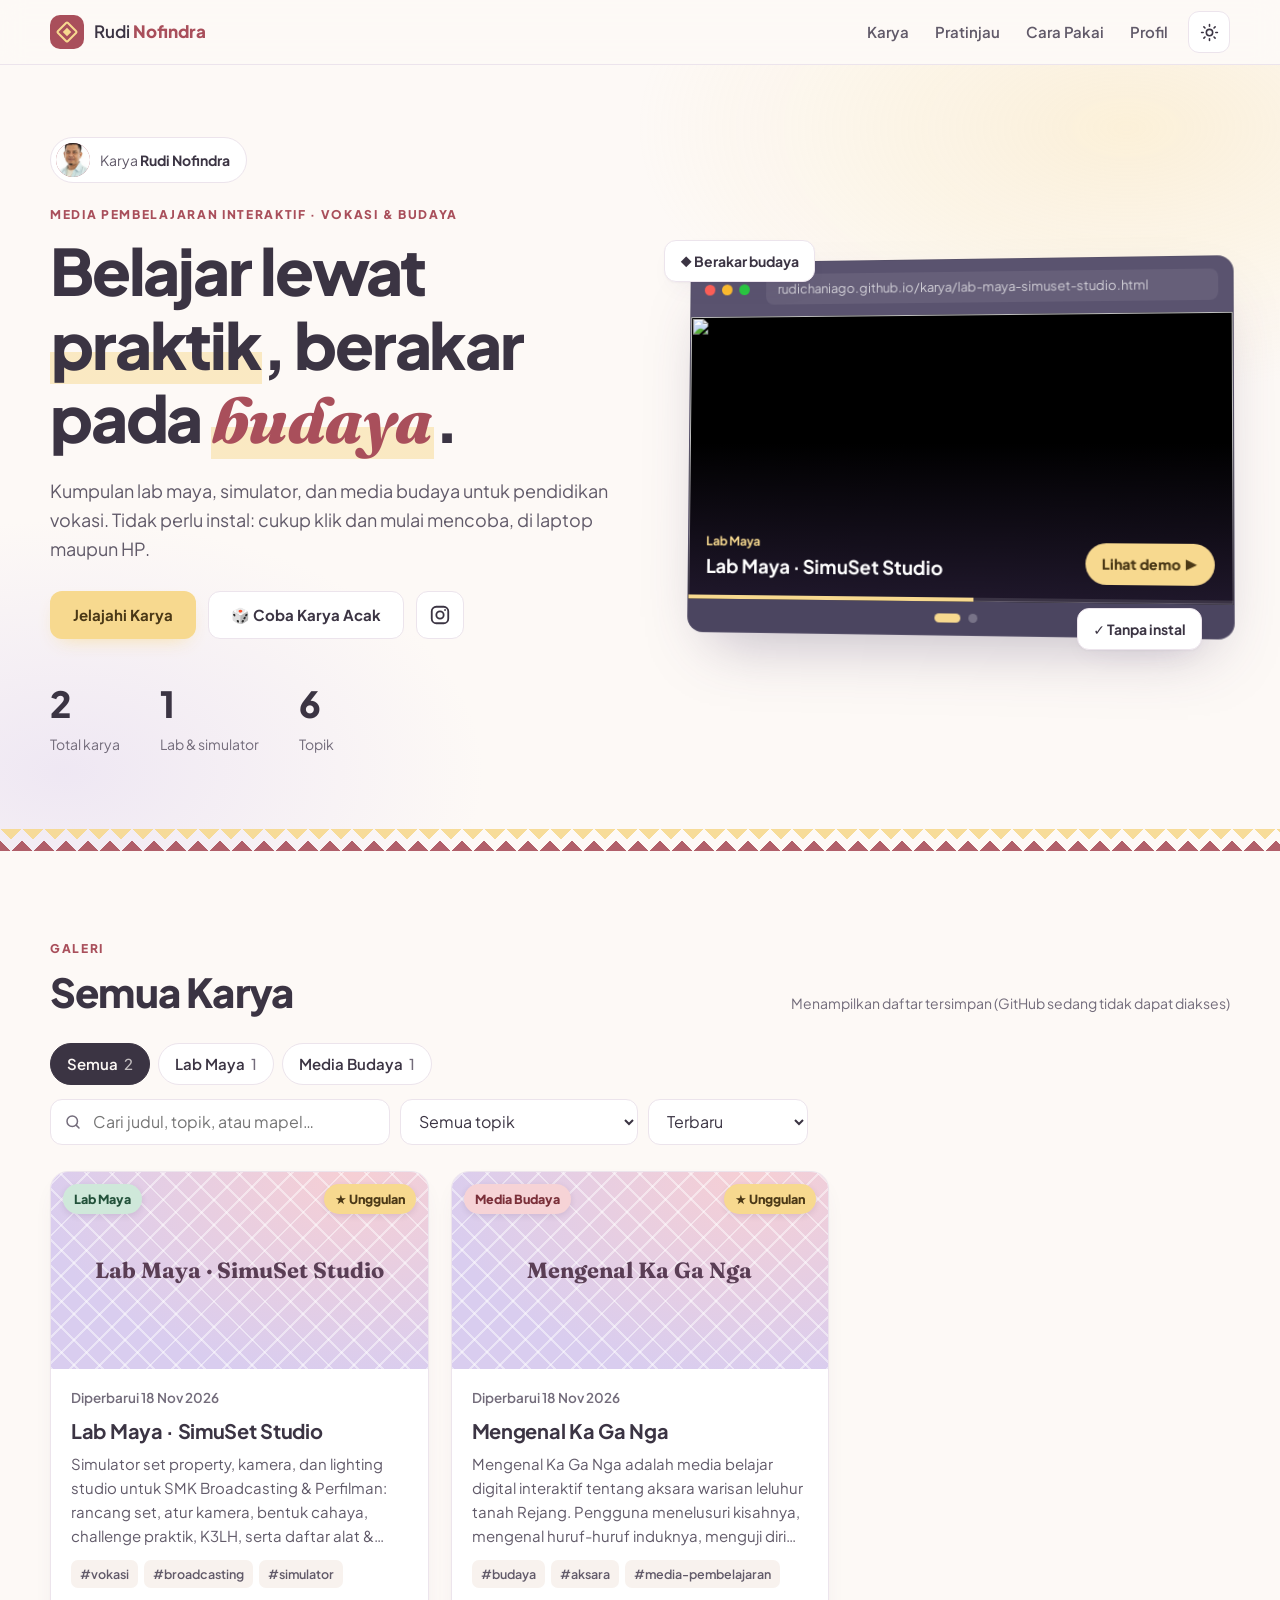
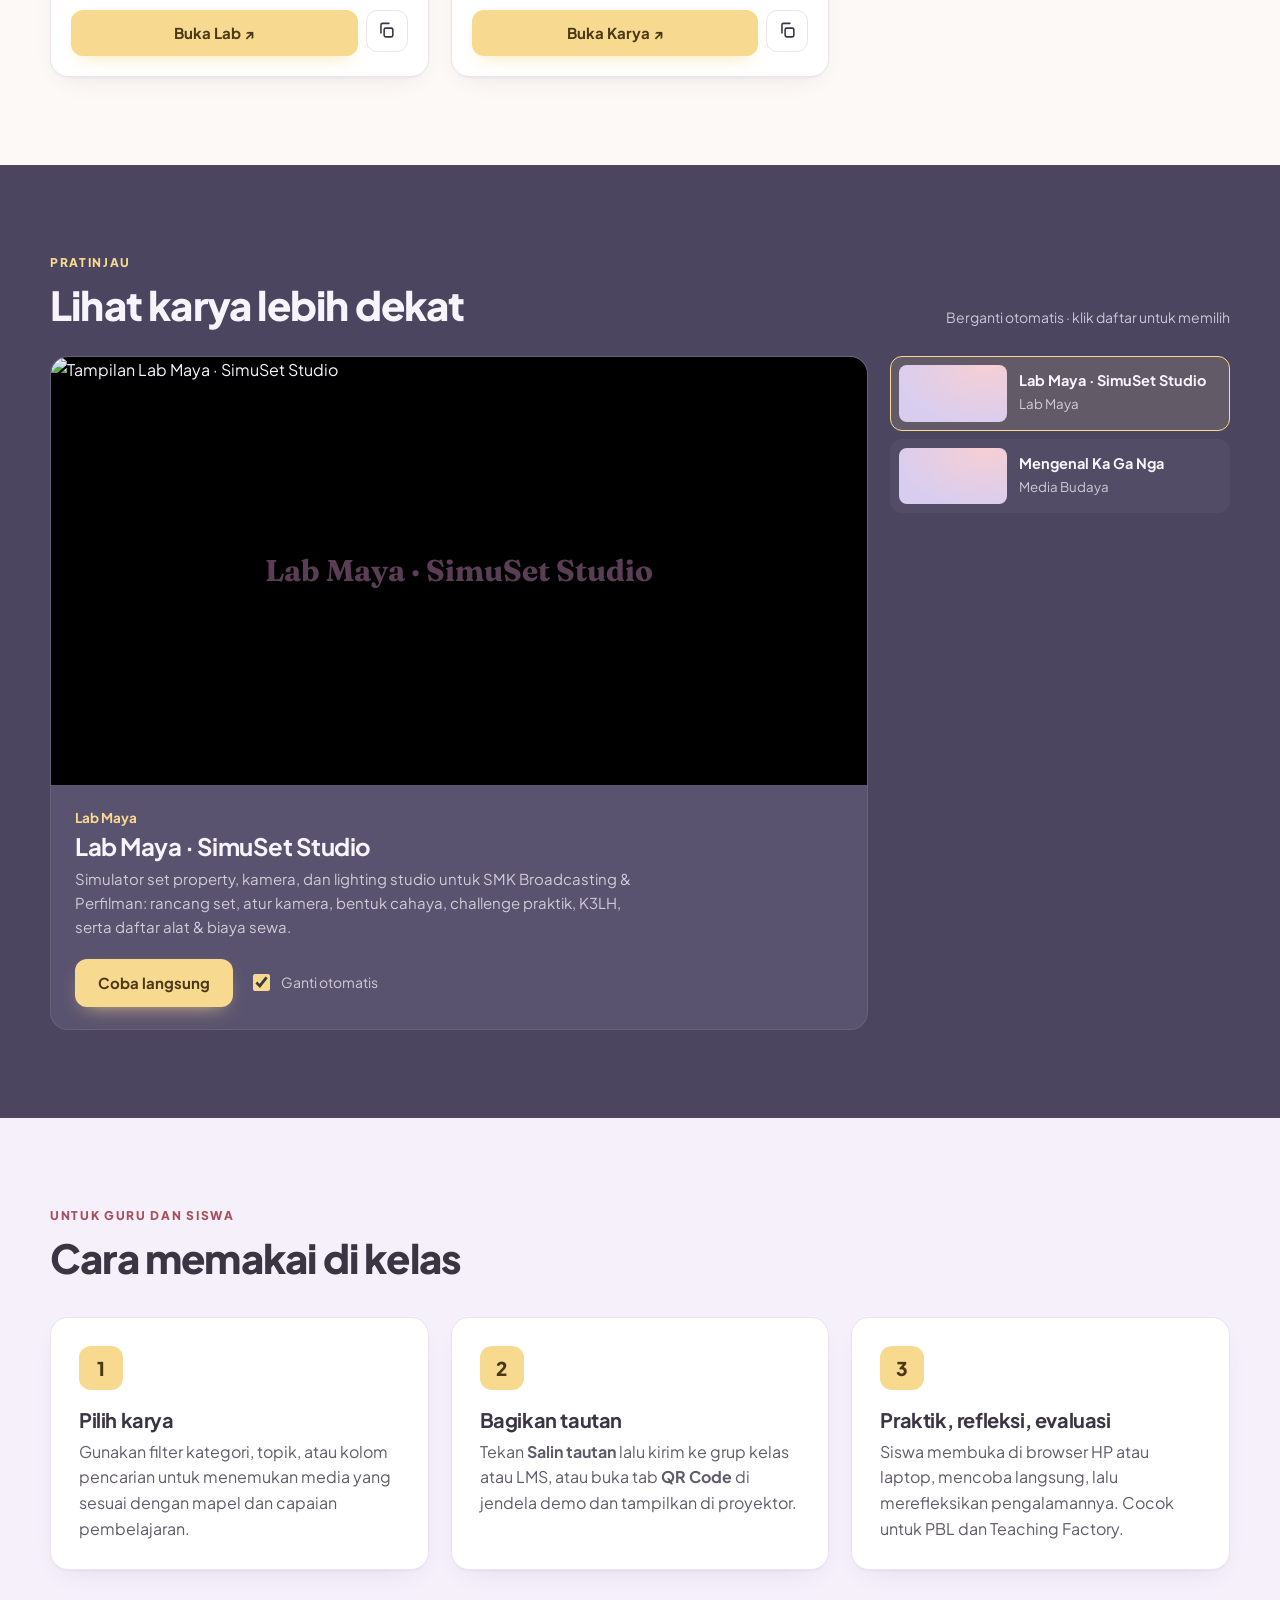
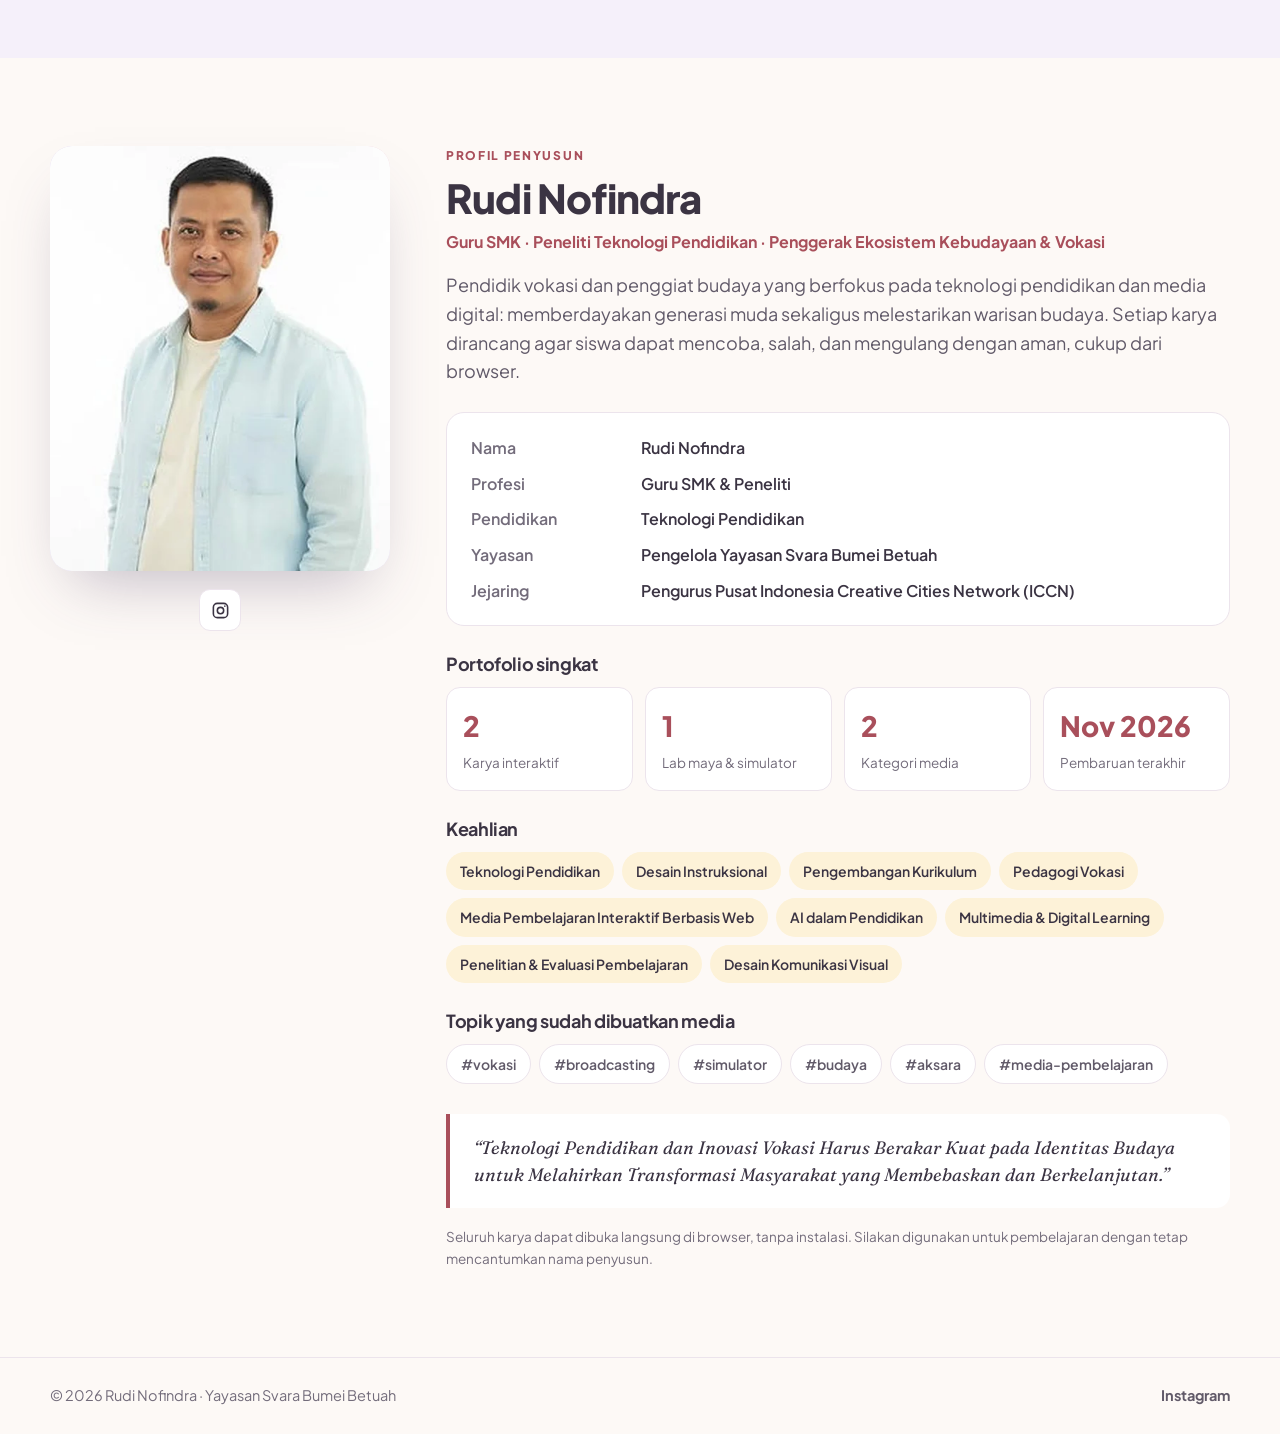
==== index.html @ ec034cac "Add Instagram link and hide source-code buttons Instagram appears under the profile photo, in the he" ====
<!doctype html>
<html lang="id">
<head>
  <meta charset="utf-8">
  <meta name="viewport" content="width=device-width, initial-scale=1">
  <title>Rudi Nofindra · Karya Media Pembelajaran Interaktif</title>
  <meta name="description" content="Etalase media pembelajaran interaktif karya Rudi Nofindra: lab maya, simulator, dan media budaya untuk pendidikan vokasi. Semua bisa dibuka langsung di browser.">
  <meta property="og:title" content="Rudi Nofindra · Karya Media Pembelajaran Interaktif">
  <meta property="og:description" content="Teknologi pendidikan dan inovasi vokasi yang berakar pada identitas budaya. Buka langsung di browser, gratis.">
  <meta property="og:type" content="website">
  <meta property="og:url" content="https://rudichaniago.github.io/">
  <meta property="og:image" content="https://rudichaniago.github.io/karya/lab-maya-simuset-studio.jpg">
  <meta name="twitter:card" content="summary_large_image">
  <meta name="theme-color" content="#fdf9f6">
  <script>
    // Terapkan tema sebelum halaman digambar agar tidak berkedip.
    (function () {
      var t = null;
      try { t = localStorage.getItem("rn-theme"); } catch (e) {}
      if (t === "light" || t === "dark") document.documentElement.dataset.theme = t;
      document.documentElement.classList.add("js");
    })();
  </script>
  <link rel="preconnect" href="https://fonts.googleapis.com">
  <link rel="preconnect" href="https://fonts.gstatic.com" crossorigin>
  <link href="https://fonts.googleapis.com/css2?family=Fraunces:opsz,wght@9..144,600;9..144,700&family=Plus+Jakarta+Sans:wght@400;500;600;700;800&display=swap" rel="stylesheet">
  <link rel="stylesheet" href="assets/style.css?v=20261120c">
  <link rel="icon" href="data:image/svg+xml,%3Csvg xmlns='http://www.w3.org/2000/svg' viewBox='0 0 32 32'%3E%3Crect width='32' height='32' rx='7' fill='%23c26b75'/%3E%3Cpath d='M16 6l10 10-10 10L6 16z' fill='none' stroke='%23fbe3a6' stroke-width='2.5'/%3E%3Cpath d='M16 12l4 4-4 4-4-4z' fill='%23fbe3a6'/%3E%3C/svg%3E">
</head>
<body>
  <a class="skip" href="#karya">Lewati ke daftar karya</a>

  <header class="nav">
    <div class="wrap nav__in">
      <a class="brand" href="#top" aria-label="Rudi Nofindra, ke atas">
        <span class="brand__logo" aria-hidden="true"></span>
        <span>Rudi <b>Nofindra</b></span>
      </a>
      <nav class="nav__links" aria-label="Navigasi utama">
        <a href="#karya">Karya</a>
        <a href="#pratinjau">Pratinjau</a>
        <a href="#cara">Cara Pakai</a>
        <a href="#profil">Profil</a>
      </nav>
      <button class="icon-btn theme" id="themeBtn" type="button" aria-label="Ganti tema terang/gelap" title="Ganti tema">
        <svg class="i-sun" viewBox="0 0 24 24"><circle cx="12" cy="12" r="4"/><path d="M12 2v2M12 20v2M4.9 4.9l1.4 1.4M17.7 17.7l1.4 1.4M2 12h2M20 12h2M4.9 19.1l1.4-1.4M17.7 6.3l1.4-1.4"/></svg>
        <svg class="i-moon" viewBox="0 0 24 24"><path d="M21 12.8A9 9 0 1 1 11.2 3a7 7 0 0 0 9.8 9.8z"/></svg>
      </button>
    </div>
  </header>

  <main id="top">
    <!-- HERO -->
    <section class="hero">
      <div class="wrap hero__in">
        <div class="hero__text reveal">
          <a class="author" href="#profil">
            <span class="author__ava" id="heroAva" aria-hidden="true">RN</span>
            <span>Karya <b id="heroNama">Rudi Nofindra</b></span>
          </a>
          <p class="eyebrow">Media Pembelajaran Interaktif · Vokasi &amp; Budaya</p>
          <h1>Belajar lewat <span class="hl">praktik</span>, berakar pada <span class="hl hl--alt">budaya</span>.</h1>
          <p class="lead">
            Kumpulan lab maya, simulator, dan media budaya untuk pendidikan vokasi.
            Tidak perlu instal: cukup klik dan mulai mencoba, di laptop maupun HP.
          </p>
          <div class="hero__cta">
            <a class="btn btn--primary" href="#karya">Jelajahi Karya</a>
            <button class="btn btn--ghost" type="button" id="btnAcak" title="Buka karya secara acak">🎲 Coba Karya Acak</button>
            <a class="btn btn--ghost btn--icon" href="https://www.instagram.com/rudi_nofindra/" target="_blank" rel="noopener" aria-label="Instagram Rudi Nofindra" title="Instagram">
              <svg viewBox="0 0 24 24"><rect x="3" y="3" width="18" height="18" rx="5"/><circle cx="12" cy="12" r="4"/><path d="M17.5 6.5v.01"/></svg>
            </a>
          </div>
          <dl class="stats" aria-label="Ringkasan karya">
            <div><dt>Total karya</dt><dd id="stTotal">–</dd></div>
            <div><dt>Lab &amp; simulator</dt><dd id="stLab">–</dd></div>
            <div><dt>Topik</dt><dd id="stTopik">–</dd></div>
          </dl>
        </div>

        <div class="hero__art reveal">
          <div class="reel" id="reel">
            <div class="reel__bar" aria-hidden="true"><i></i><i></i><i></i><span id="reelUrl">rudichaniago.github.io</span></div>
            <div class="reel__screen" id="reelScreen">
              <button class="reel__open" id="reelOpen" type="button">
                <span class="reel__label"><small id="reelKat">Karya</small><b id="reelJudul">Memuat…</b></span>
                <span class="reel__cta">Lihat demo ▶</span>
              </button>
              <div class="reel__progress" aria-hidden="true"><i id="reelProg"></i></div>
            </div>
            <div class="reel__dots" id="reelDots" aria-label="Pilih cuplikan"></div>
          </div>
          <span class="float float--a" aria-hidden="true">◆ Berakar budaya</span>
          <span class="float float--b" aria-hidden="true">✓ Tanpa instal</span>
        </div>
      </div>
      <div class="songket" aria-hidden="true"></div>
    </section>

    <!-- KARYA -->
    <section class="section" id="karya">
      <div class="wrap">
        <div class="section__head">
          <div>
            <p class="eyebrow">Galeri</p>
            <h2>Semua Karya</h2>
          </div>
          <p class="sync" id="syncInfo" role="status">Memeriksa karya terbaru di GitHub…</p>
        </div>

        <div id="series" hidden></div>

        <div class="toolbar">
          <div class="chips" id="chips" role="group" aria-label="Filter kategori"></div>
          <div class="toolbar__right">
            <label class="search">
              <svg viewBox="0 0 24 24" aria-hidden="true"><circle cx="11" cy="11" r="7"/><path d="m20 20-3.5-3.5"/></svg>
              <input id="q" type="search" placeholder="Cari judul, topik, atau mapel…" aria-label="Cari karya" autocomplete="off">
            </label>
            <select id="topik" aria-label="Filter topik">
              <option value="">Semua topik</option>
            </select>
            <select id="sort" aria-label="Urutkan">
              <option value="baru">Terbaru</option>
              <option value="az">Judul A–Z</option>
              <option value="unggulan">Unggulan dulu</option>
            </select>
          </div>
        </div>

        <div class="grid" id="grid" aria-live="polite">
          <div class="card card--skeleton"></div>
          <div class="card card--skeleton"></div>
          <div class="card card--skeleton"></div>
        </div>
        <p class="empty" id="empty" hidden>Tidak ada karya yang cocok. Coba kata kunci lain.</p>
      </div>
    </section>

    <!-- PRATINJAU -->
    <section class="section section--dark" id="pratinjau">
      <div class="wrap">
        <div class="section__head">
          <div>
            <p class="eyebrow">Pratinjau</p>
            <h2>Lihat karya lebih dekat</h2>
          </div>
          <p class="sync">Berganti otomatis · klik daftar untuk memilih</p>
        </div>
        <div class="theater reveal">
          <div class="theater__main">
            <div class="theater__screen" id="thScreen"></div>
            <div class="theater__info">
              <div>
                <p class="theater__meta" id="thMeta"></p>
                <h3 id="thJudul"></h3>
                <p id="thDesk"></p>
              </div>
              <div class="theater__act">
                <button class="btn btn--primary" type="button" id="thCoba">Coba langsung</button>
                <label class="switch"><input type="checkbox" id="thAuto" checked> Ganti otomatis</label>
              </div>
            </div>
          </div>
          <ol class="playlist" id="playlist" aria-label="Daftar karya"></ol>
        </div>
      </div>
    </section>

    <!-- CARA PAKAI -->
    <section class="section section--alt" id="cara">
      <div class="wrap">
        <p class="eyebrow">Untuk guru dan siswa</p>
        <h2>Cara memakai di kelas</h2>
        <ol class="steps reveal">
          <li>
            <span class="steps__n">1</span>
            <h3>Pilih karya</h3>
            <p>Gunakan filter kategori, topik, atau kolom pencarian untuk menemukan media yang sesuai dengan mapel dan capaian pembelajaran.</p>
          </li>
          <li>
            <span class="steps__n">2</span>
            <h3>Bagikan tautan</h3>
            <p>Tekan <b>Salin tautan</b> lalu kirim ke grup kelas atau LMS, atau buka tab <b>QR Code</b> di jendela demo dan tampilkan di proyektor.</p>
          </li>
          <li>
            <span class="steps__n">3</span>
            <h3>Praktik, refleksi, evaluasi</h3>
            <p>Siswa membuka di browser HP atau laptop, mencoba langsung, lalu merefleksikan pengalamannya. Cocok untuk PBL dan Teaching Factory.</p>
          </li>
        </ol>
      </div>
    </section>

    <!-- PROFIL -->
    <section class="section profile" id="profil">
      <div class="wrap profile__in">
        <aside class="profile__card reveal">
          <div class="profile__photo" id="pfFoto"><span>RN</span></div>
          <div class="profile__social" id="pfSosial"></div>
        </aside>

        <div class="profile__main reveal">
          <p class="eyebrow">Profil Penyusun</p>
          <h2 id="pfNama"></h2>
          <p class="profile__role" id="pfPeran"></p>
          <p class="lead" id="pfBio"></p>

          <dl class="bio" id="pfBiodata"></dl>

          <h3 class="sub">Portofolio singkat</h3>
          <div class="pstats" id="pfStats"></div>

          <h3 class="sub">Keahlian</h3>
          <ul class="pills" id="pfKeahlian"></ul>

          <h3 class="sub">Topik yang sudah dibuatkan media</h3>
          <ul class="pills pills--soft" id="pfBidang"></ul>

          <blockquote class="quote" id="pfQuote"></blockquote>

          <p class="muted small">
            Seluruh karya dapat dibuka langsung di browser, tanpa instalasi.
            Silakan digunakan untuk pembelajaran dengan tetap mencantumkan nama penyusun.
          </p>
        </div>
      </div>
    </section>
  </main>

  <footer class="foot">
    <div class="wrap foot__in">
      <p>© <span id="yr"></span> Rudi Nofindra · Yayasan Svara Bumei Betuah</p>
      <p class="foot__links" id="footLinks"></p>
    </div>
  </footer>

  <!-- JENDELA DEMO -->
  <dialog class="modal" id="modal" aria-labelledby="mJudul">
    <div class="modal__head">
      <div>
        <p class="modal__meta" id="mMeta"></p>
        <h3 id="mJudul"></h3>
      </div>
      <button class="icon-btn" type="button" data-close aria-label="Tutup (Esc)">
        <svg viewBox="0 0 24 24"><path d="M6 6l12 12M18 6 6 18"/></svg>
      </button>
    </div>
    <div class="tabs" role="tablist" aria-label="Mode tampilan">
      <button role="tab" type="button" data-tab="pratinjau" aria-selected="true">▶ Pratinjau</button>
      <button role="tab" type="button" data-tab="live" aria-selected="false">🖱 Coba langsung</button>
      <button role="tab" type="button" data-tab="qr" aria-selected="false">▦ QR Code</button>
    </div>
    <div class="modal__stage">
      <div class="pane" data-pane="pratinjau" id="mPreview"></div>
      <div class="pane live" data-pane="live" hidden>
        <iframe id="mFrame" title="Coba langsung" allow="fullscreen; autoplay; clipboard-write; microphone" loading="lazy"></iframe>
      </div>
      <div class="pane qr" data-pane="qr" hidden>
        <div id="mQr" class="qr__box"></div>
        <p>Pindai dengan kamera HP untuk langsung membuka.<br><small id="mUrl"></small></p>
      </div>
    </div>
    <div class="modal__foot">
      <p id="mDesk"></p>
      <div class="modal__act">
        <button class="icon-btn" type="button" id="mPrev" aria-label="Karya sebelumnya (←)">
          <svg viewBox="0 0 24 24"><path d="m15 18-6-6 6-6"/></svg>
        </button>
        <button class="icon-btn" type="button" id="mNext" aria-label="Karya berikutnya (→)">
          <svg viewBox="0 0 24 24"><path d="m9 18 6-6-6-6"/></svg>
        </button>
        <button class="btn btn--ghost" type="button" id="mCopy">Salin tautan</button>
        <a class="btn btn--primary" id="mOpen" target="_blank" rel="noopener">Buka di tab baru ↗</a>
      </div>
    </div>
  </dialog>

  <div class="toast" id="toast" role="status" aria-live="polite"></div>

  <script src="assets/vendor/qrcode.js" defer></script>
  <script src="assets/app.js?v=20261120c" defer></script>
</body>
</html>
---- assets/style.css ----
/* =========================================================
   Rudi Nofindra · Etalase Karya
   Palet: marun tenun + emas songket. Mode terang/gelap.
   ========================================================= */
/* Palet pastel: krem, merah muda tanah, kuning mentega, lavender, sage.
   Teks tetap gelap lembut (bukan hitam pekat) agar nyaman namun kontras. */
:root {
  --bg: #fdf9f6;
  --bg-alt: #f5f0fa;          /* lavender kabut */
  --surface: #ffffff;
  --surface-2: #f8f2ee;
  --ink: #3b3443;
  --ink-2: #615a69;
  --muted: #736c7b;
  --line: #ece4ec;
  --accent: #a94f5b;          /* merah muda tanah (pengganti marun) */
  --accent-2: #c26b75;
  --gold: #f7d98f;            /* kuning mentega (pengganti emas songket) */
  --gold-ink: #4a3816;
  --gold-soft: #fdf2d8;
  --gold-glow: rgba(247, 217, 143, .9);
  --dark: #4b4560;            /* lavender senja untuk bagian Pratinjau */
  --dark-2: #5a536f;
  --on-dark: #f8f4fb;
  --on-dark-2: rgba(248, 244, 251, .74);
  --cover: radial-gradient(ellipse at 80% 0%, #f6cfd4, #d9cdef 75%);
  --cover-pattern: rgba(255, 255, 255, .45);
  --cover-ink: #5a3e55;
  --b-lab: #cfe8da;   --b-lab-ink: #22513a;
  --b-budaya: #f6d3d6; --b-budaya-ink: #7a2f39;
  --b-game: #fbdcc4;  --b-game-ink: #7a3d12;
  --b-media: #e2d8f4; --b-media-ink: #47386e;
  --b-new: #d5e6f7;   --b-new-ink: #1f4a78;
  --b-guru: #fde5c8;  --b-guru-ink: #6b3f0c;
  --radius: 18px;
  --shadow: 0 1px 2px rgba(90, 70, 110, .05), 0 10px 28px -14px rgba(90, 70, 110, .16);
  --shadow-lg: 0 30px 60px -24px rgba(75, 60, 100, .35);
  --backdrop: rgba(60, 50, 80, .45);
  --font: "Plus Jakarta Sans", system-ui, -apple-system, "Segoe UI", Roboto, sans-serif;
  --serif: "Fraunces", Georgia, serif;
  color-scheme: light;
}
@media (prefers-color-scheme: dark) {
  :root:not([data-theme="light"]) {
    --bg: #1e1c24; --bg-alt: #24212c; --surface: #2a2733; --surface-2: #332f3d;
    --ink: #f1ecf4; --ink-2: #cbc4d1; --muted: #9b94a3; --line: #3d3848;
    --accent: #f0a7b0; --accent-2: #f5bcc3; --gold: #f3d48f; --gold-ink: #3a2c0e; --gold-soft: #3b3424;
    --gold-glow: rgba(243, 212, 143, .45);
    --dark: #2f2b3b; --dark-2: #3a3549;
    --cover: radial-gradient(ellipse at 80% 0%, #6a5270, #3a3550 75%); --cover-pattern: rgba(255, 255, 255, .08); --cover-ink: #f6dfe4;
    --shadow: 0 1px 2px rgba(0,0,0,.25), 0 10px 28px -14px rgba(0,0,0,.55);
    --backdrop: rgba(10, 8, 16, .6);
    color-scheme: dark;
  }
}
:root[data-theme="dark"] {
  --bg: #1e1c24; --bg-alt: #24212c; --surface: #2a2733; --surface-2: #332f3d;
  --ink: #f1ecf4; --ink-2: #cbc4d1; --muted: #9b94a3; --line: #3d3848;
  --accent: #f0a7b0; --accent-2: #f5bcc3; --gold: #f3d48f; --gold-ink: #3a2c0e; --gold-soft: #3b3424;
  --gold-glow: rgba(243, 212, 143, .45);
  --dark: #2f2b3b; --dark-2: #3a3549;
  --cover: radial-gradient(ellipse at 80% 0%, #6a5270, #3a3550 75%); --cover-pattern: rgba(255, 255, 255, .08); --cover-ink: #f6dfe4;
  --shadow: 0 1px 2px rgba(0,0,0,.25), 0 10px 28px -14px rgba(0,0,0,.55);
  --backdrop: rgba(10, 8, 16, .6);
  color-scheme: dark;
}

* { box-sizing: border-box; }
html { scroll-behavior: smooth; scroll-padding-top: 76px; }
body { margin: 0; background: var(--bg); color: var(--ink); font: 16px/1.6 var(--font); -webkit-font-smoothing: antialiased; overflow-x: hidden; }
img, video, iframe { max-width: 100%; }
a { color: inherit; }
h1, h2, h3 { margin: 0; line-height: 1.15; letter-spacing: -.02em; }
h2 { font-size: clamp(28px, 4vw, 40px); font-weight: 800; }
p { margin: 0; }
button, select, input { font: inherit; color: inherit; }
svg { fill: none; stroke: currentColor; stroke-width: 2; stroke-linecap: round; stroke-linejoin: round; }
:focus-visible { outline: 3px solid var(--gold); outline-offset: 2px; border-radius: 8px; }
.wrap { width: min(1180px, 100% - 32px); margin-inline: auto; }
.skip { position: absolute; left: -999px; top: 8px; z-index: 100; background: var(--accent); color: #fff; padding: 8px 12px; border-radius: 8px; }
.skip:focus { left: 8px; }
.eyebrow { font-size: 12px; font-weight: 800; letter-spacing: .14em; text-transform: uppercase; color: var(--accent); margin-bottom: 10px; }
.lead { font-size: 18px; color: var(--ink-2); }
.muted { color: var(--muted); }
.small { font-size: 13.5px; }

/* ---------- Tombol ---------- */
.btn {
  display: inline-flex; align-items: center; justify-content: center; gap: 8px; min-height: 48px; padding: 0 22px;
  border-radius: 12px; border: 1px solid transparent; font-weight: 700; font-size: 15px; text-decoration: none; cursor: pointer;
  transition: transform .15s, box-shadow .15s, background .15s, border-color .15s;
}
.btn:hover { transform: translateY(-2px); }
.btn:active { transform: translateY(0); }
.btn--primary { background: var(--gold); color: var(--gold-ink); box-shadow: 0 8px 20px -10px var(--gold-glow); }
.btn--primary:hover { box-shadow: 0 12px 26px -10px var(--gold-glow); }
.btn--ghost { background: var(--surface); border-color: var(--line); }
.btn--ghost:hover { border-color: var(--gold); }
.btn--icon { width: 48px; padding: 0; }
.btn--icon .gh { width: 22px; height: 22px; fill: currentColor; stroke: none; }
.btn--icon svg:not(.gh) { width: 22px; height: 22px; }
.btn.is-disabled { opacity: .55; cursor: not-allowed; box-shadow: none; }
.btn.is-disabled:hover { transform: none; }
.icon-btn {
  display: inline-grid; place-items: center; width: 42px; height: 42px; border-radius: 11px; flex: none;
  border: 1px solid var(--line); background: var(--surface); cursor: pointer; text-decoration: none; transition: border-color .15s, transform .15s;
}
.icon-btn:hover { border-color: var(--gold); transform: translateY(-1px); }
.icon-btn svg { width: 19px; height: 19px; }
.icon-btn .gh { fill: currentColor; stroke: none; }

/* ---------- Navigasi ---------- */
.nav { position: sticky; top: 0; z-index: 50; background: color-mix(in srgb, var(--bg) 85%, transparent); backdrop-filter: blur(12px); border-bottom: 1px solid var(--line); }
.nav__in { display: flex; align-items: center; gap: 20px; height: 64px; }
.brand { display: flex; align-items: center; gap: 10px; text-decoration: none; font-weight: 600; font-size: 17px; margin-right: auto; }
.brand b { color: var(--accent); font-weight: 800; }
.brand__logo { position: relative; width: 34px; height: 34px; border-radius: 10px; background: var(--accent); }
.brand__logo::before { content: ""; position: absolute; inset: 9px; border: 2.5px solid var(--gold); transform: rotate(45deg); border-radius: 2px; }
.brand__logo::after { content: ""; position: absolute; inset: 14px; background: var(--gold); transform: rotate(45deg); }
.nav__links { display: flex; gap: 26px; }
.nav__links a { text-decoration: none; font-weight: 600; font-size: 15px; color: var(--ink-2); }
.nav__links a:hover { color: var(--accent); }
.theme .i-moon { display: none; }
:root[data-theme="dark"] .theme .i-sun { display: none; }
:root[data-theme="dark"] .theme .i-moon { display: block; }
@media (prefers-color-scheme: dark) {
  :root:not([data-theme="light"]) .theme .i-sun { display: none; }
  :root:not([data-theme="light"]) .theme .i-moon { display: block; }
}

/* ---------- Hero ---------- */
.hero { position: relative; padding: 72px 0 96px; overflow: hidden;
  background:
    radial-gradient(700px 380px at 88% 8%, color-mix(in srgb, var(--gold) 28%, transparent), transparent 70%),
    radial-gradient(600px 360px at 5% 90%, color-mix(in srgb, #d9cdef 40%, transparent), transparent 70%); }
.hero__in { display: grid; grid-template-columns: minmax(0, 1.05fr) minmax(0, 1fr); gap: 56px; align-items: center; }
.author { display: inline-flex; align-items: center; gap: 10px; padding: 5px 16px 5px 5px; border-radius: 999px; border: 1px solid var(--line);
  background: var(--surface); text-decoration: none; font-size: 14px; color: var(--ink-2); margin-bottom: 22px; }
.author b { color: var(--ink); }
.author__ava { display: grid; place-items: center; width: 34px; height: 34px; border-radius: 50%; overflow: hidden; background: var(--accent); color: var(--gold); font-weight: 800; font-size: 13px; }
.author__ava img { width: 100%; height: 100%; object-fit: cover; object-position: 50% 12%; transform: scale(1.6); transform-origin: 50% 18%; }
.hero h1 { font-size: clamp(38px, 5.6vw, 64px); font-weight: 800; letter-spacing: -.035em; margin-bottom: 20px; }
.hl { background: linear-gradient(transparent 60%, color-mix(in srgb, var(--gold) 50%, transparent) 60%); padding: 0 .02em; -webkit-box-decoration-break: clone; box-decoration-break: clone; }
.hl--alt { color: var(--accent); font-family: var(--serif); font-style: italic; letter-spacing: -.01em; }
.hero__cta { display: flex; flex-wrap: wrap; gap: 12px; margin: 28px 0 36px; }
.stats { display: flex; gap: 40px; margin: 0; }
.stats div { display: flex; flex-direction: column-reverse; }
.stats dt { color: var(--muted); font-size: 14px; }
.stats dd { margin: 0; font-size: 36px; font-weight: 800; letter-spacing: -.02em; }

.hero__art { position: relative; }
.reel { border-radius: 16px; background: var(--dark); box-shadow: var(--shadow-lg); overflow: hidden; transform: perspective(1400px) rotateY(-6deg) rotateX(2deg); transition: transform .5s; border: 1px solid rgba(255,255,255,.06); }
.reel:hover { transform: perspective(1400px) rotateY(0) rotateX(0); }
.reel__bar { display: flex; align-items: center; gap: 7px; padding: 12px 14px; background: var(--dark-2); }
.reel__bar i { width: 11px; height: 11px; border-radius: 50%; background: #ff5f57; }
.reel__bar i:nth-child(2) { background: #febc2e; }
.reel__bar i:nth-child(3) { background: #28c840; }
.reel__bar span { flex: 1; margin-left: 10px; padding: 5px 12px; border-radius: 8px; background: rgba(255,255,255,.07); color: rgba(255,255,255,.7); font-size: 13px; white-space: nowrap; overflow: hidden; text-overflow: ellipsis; }
.reel__screen { position: relative; aspect-ratio: 1200 / 630; background: #000; overflow: hidden; }
.reel__screen .slide { position: absolute; inset: 0; width: 100%; height: 100%; object-fit: cover; opacity: 0; transition: opacity .7s; }
.reel__screen .slide.on { opacity: 1; animation: kenburns 7s ease-out both; }
@keyframes kenburns { from { transform: scale(1.06); } to { transform: scale(1); } }
.reel__open { position: absolute; inset: 0; z-index: 2; display: flex; align-items: flex-end; justify-content: space-between; gap: 12px; padding: 18px;
  border: 0; cursor: pointer; text-align: left; background: linear-gradient(transparent 45%, rgba(40, 30, 55, .78)); color: #fff; }
.reel__label { display: flex; flex-direction: column; }
.reel__label small { color: var(--gold); font-weight: 700; font-size: 12.5px; }
.reel__label b { font-size: 19px; }
.reel__cta { flex: none; padding: 9px 16px; border-radius: 999px; background: var(--gold); color: var(--gold-ink); font-weight: 800; font-size: 14px; }
.reel__progress { position: absolute; left: 0; right: 0; bottom: 0; z-index: 3; height: 4px; background: rgba(255,255,255,.12); }
.reel__progress i { display: block; height: 100%; width: 0; background: var(--gold); }
.reel__dots { display: flex; justify-content: center; gap: 8px; padding: 12px; }
.reel__dots button { width: 9px; height: 9px; padding: 0; border-radius: 99px; border: 0; background: rgba(255,255,255,.25); cursor: pointer; transition: width .3s, background .3s; }
.reel__dots button[aria-current="true"] { width: 26px; background: var(--gold); }
.float { position: absolute; z-index: 3; padding: 9px 15px; border-radius: 12px; background: var(--surface); color: var(--ink); font-weight: 700; font-size: 14px; box-shadow: var(--shadow); border: 1px solid var(--line); animation: bob 5s ease-in-out infinite; }
.float--a { top: -18px; left: -18px; }
.float--b { bottom: -16px; right: 28px; animation-delay: -2.5s; }
@keyframes bob { 50% { transform: translateY(-8px); } }
.songket { position: absolute; left: 0; right: 0; bottom: 0; height: 22px; opacity: .9;
  background:
    linear-gradient(135deg, var(--gold) 25%, transparent 25%) -11px 0 / 22px 22px,
    linear-gradient(225deg, var(--gold) 25%, transparent 25%) -11px 0 / 22px 22px,
    linear-gradient(315deg, var(--accent) 25%, transparent 25%) 0 0 / 22px 22px,
    linear-gradient(45deg, var(--accent) 25%, transparent 25%) 0 0 / 22px 22px; }

/* ---------- Bagian ---------- */
.section { padding: 88px 0; }
.section--alt { background: var(--bg-alt); }
.section--dark { background: var(--dark); color: var(--on-dark); }
.section--dark .eyebrow { color: var(--gold); }
.section__head { display: flex; align-items: flex-end; justify-content: space-between; gap: 24px; flex-wrap: wrap; margin-bottom: 28px; }
.sync { color: var(--muted); font-size: 14px; }
.section--dark .sync { color: var(--on-dark-2); }
.sync.ok::before { content: ""; display: inline-block; width: 8px; height: 8px; border-radius: 50%; background: #5fb98a; margin-right: 8px; box-shadow: 0 0 0 4px rgba(95,185,138,.2); }

/* ---------- Toolbar & filter ---------- */
.toolbar { display: flex; flex-direction: column; gap: 14px; margin-bottom: 26px; }
.toolbar__right { display: flex; flex-wrap: wrap; gap: 10px; }
.chips { display: flex; flex-wrap: wrap; gap: 8px; }
.chip { display: inline-flex; align-items: center; gap: 6px; min-height: 42px; padding: 0 16px; border-radius: 999px; border: 1px solid var(--line); background: var(--surface); font-weight: 600; font-size: 15px; cursor: pointer; transition: border-color .15s, background .15s; }
.chip span { color: var(--muted); font-weight: 500; }
.chip:hover { border-color: var(--gold); }
.chip[aria-pressed="true"] { background: var(--ink); border-color: var(--ink); color: var(--bg); }
.chip[aria-pressed="true"] span { color: inherit; opacity: .7; }
.search { position: relative; flex: 1 1 260px; max-width: 340px; }
.search svg { position: absolute; left: 14px; top: 50%; width: 18px; height: 18px; transform: translateY(-50%); color: var(--muted); }
.search input, .toolbar select { width: 100%; height: 46px; padding: 0 14px; border-radius: 12px; border: 1px solid var(--line); background: var(--surface); }
.search input { padding-left: 42px; }
.toolbar select { width: auto; min-width: 160px; flex: 0 1 auto; cursor: pointer; }

/* ---------- Kartu ---------- */
.grid { display: grid; grid-template-columns: repeat(auto-fill, minmax(310px, 1fr)); gap: 22px; }
.card { position: relative; display: flex; flex-direction: column; border-radius: var(--radius); background: var(--surface); border: 1px solid var(--line); box-shadow: var(--shadow); overflow: hidden; transition: transform .25s, box-shadow .25s, border-color .25s; }
.card:hover { transform: translateY(-4px); border-color: color-mix(in srgb, var(--gold) 60%, var(--line)); }
.card--skeleton { min-height: 420px; background: linear-gradient(100deg, var(--surface) 30%, var(--surface-2) 50%, var(--surface) 70%) 0 0 / 300% 100%; animation: shimmer 1.4s infinite linear; }
@keyframes shimmer { to { background-position: -300% 0; } }
.thumb { position: relative; display: block; width: 100%; aspect-ratio: 1200 / 630; padding: 0; border: 0; cursor: zoom-in; overflow: hidden;
  background:
    repeating-linear-gradient(45deg, var(--cover-pattern) 0 2px, transparent 2px 18px),
    repeating-linear-gradient(-45deg, var(--cover-pattern) 0 2px, transparent 2px 18px),
    var(--cover); }
.thumb__title { position: absolute; inset: 0; display: grid; place-items: center; padding: 0 28px; text-align: center; font-family: var(--serif); font-weight: 700; font-size: 22px; line-height: 1.2; color: var(--cover-ink); }
.thumb img, .thumb video { position: absolute; inset: 0; width: 100%; height: 100%; object-fit: cover; transition: transform .5s; }
.thumb video { opacity: 0; transition: opacity .3s; }
.card:hover .thumb img { transform: scale(1.05); }
.card.playing .thumb video { opacity: 1; }
.thumb__hint { position: absolute; right: 12px; bottom: 12px; z-index: 2; padding: 6px 12px; border-radius: 999px; background: rgba(60, 50, 80, .78); color: #fff; font-size: 12.5px; font-weight: 700; opacity: 0; transform: translateY(6px); transition: .2s; }
.card:hover .thumb__hint, .thumb:focus-visible .thumb__hint { opacity: 1; transform: none; }
.badge { position: absolute; top: 12px; z-index: 2; padding: 5px 11px; border-radius: 999px; font-size: 12.5px; font-weight: 800; color: var(--b-lab-ink); background: var(--b-lab); box-shadow: 0 2px 6px rgba(60, 40, 80, .12); }
.badge--kat { left: 12px; }
.badge--kat[data-k="Media Budaya"] { background: var(--b-budaya); color: var(--b-budaya-ink); }
.badge--kat[data-k="Game Edukasi"] { background: var(--b-game); color: var(--b-game-ink); }
.badge--kat[data-k="Media Pembelajaran"] { background: var(--b-media); color: var(--b-media-ink); }
.badge--kat[data-k="Alat Guru"] { background: var(--b-guru); color: var(--b-guru-ink); }
.badge--star { right: 12px; background: var(--gold); color: var(--gold-ink); }
.badge--new { right: 12px; background: var(--b-new); color: var(--b-new-ink); }
.card__body { display: flex; flex-direction: column; gap: 10px; flex: 1; padding: 18px 20px 20px; }
.card__meta { display: flex; flex-wrap: wrap; gap: 4px 12px; font-size: 13.5px; color: var(--muted); font-weight: 600; }
.card__meta .mapel { color: var(--b-lab-ink); font-weight: 800; }
.card h3 { font-size: 20px; letter-spacing: -.015em; }
.card__desc { color: var(--ink-2); font-size: 15px; display: -webkit-box; -webkit-box-orient: vertical; -webkit-line-clamp: 4; line-clamp: 4; overflow: hidden; }
.card__desc.muted { font-style: italic; color: var(--muted); }
.tags { display: flex; flex-wrap: wrap; gap: 6px; margin-top: 2px; }
.tags span { padding: 4px 9px; border-radius: 7px; background: var(--surface-2); color: var(--ink-2); font-size: 12.5px; font-weight: 600; }
.card__act { display: flex; gap: 8px; margin-top: auto; padding-top: 12px; }
.card__act .btn { flex: 1; min-height: 46px; }
.empty { text-align: center; padding: 48px 0; color: var(--muted); }

/* ---------- Seri (jalur belajar) ---------- */
.series { margin-bottom: 30px; padding: 24px; border-radius: var(--radius); border: 1px solid var(--line); box-shadow: var(--shadow);
  background:
    linear-gradient(135deg, color-mix(in srgb, var(--gold) 12%, transparent), transparent 55%),
    var(--surface); }
.series__head { display: flex; justify-content: space-between; align-items: flex-end; gap: 16px; flex-wrap: wrap; margin-bottom: 18px; }
.series__head .eyebrow { margin-bottom: 4px; }
.series__head h3 { font-size: 24px; }
.series__head p:not(.eyebrow) { color: var(--muted); font-size: 14.5px; margin-top: 4px; }
.series__steps { list-style: none; margin: 0; padding: 0; display: grid; grid-template-columns: repeat(auto-fill, minmax(190px, 1fr)); gap: 14px; }
.series__steps li { position: relative; }
.series__steps li:not(:last-child)::after { content: "→"; position: absolute; right: -13px; top: 26%; z-index: 2; color: var(--gold); font-weight: 800; font-size: 18px; }
.series__steps button { display: flex; flex-direction: column; gap: 4px; width: 100%; height: 100%; padding: 8px 8px 12px; border-radius: 14px; border: 1px solid var(--line); background: var(--bg); text-align: left; cursor: pointer; transition: border-color .15s, transform .15s; }
.series__steps button:hover { border-color: var(--gold); transform: translateY(-2px); }
.series__img { position: relative; display: block; aspect-ratio: 1200 / 630; border-radius: 9px; overflow: hidden; margin-bottom: 6px; background: var(--cover); }
.series__img img { width: 100%; height: 100%; object-fit: cover; display: block; }
.series__num { position: absolute; left: 8px; top: 8px; display: grid; place-items: center; width: 30px; height: 30px; border-radius: 50%; background: var(--gold); color: var(--gold-ink); font-weight: 800; font-size: 15px; box-shadow: 0 2px 8px rgba(0,0,0,.3); }
.series__steps b { font-size: 15px; line-height: 1.3; padding: 0 4px; }
.series__steps small { color: var(--muted); font-size: 13px; padding: 0 4px; }
.card__seri { align-self: flex-start; padding: 4px 10px; border-radius: 999px; background: var(--gold-soft); color: var(--accent); font-size: 12.5px; font-weight: 800; }

/* ---------- Pratinjau (teater) ---------- */
.theater { display: grid; grid-template-columns: minmax(0, 1fr) 340px; gap: 22px; }
.theater__main { border-radius: var(--radius); overflow: hidden; background: var(--dark-2); border: 1px solid rgba(255,255,255,.08); }
.theater__screen { position: relative; aspect-ratio: 1200 / 630; background: #000; }
.theater__screen img, .theater__screen video { position: absolute; inset: 0; width: 100%; height: 100%; object-fit: cover; }
.theater__screen .thumb__title { font-size: 30px; }
.theater__info { display: flex; justify-content: space-between; align-items: flex-end; gap: 20px; padding: 22px 24px; flex-wrap: wrap; }
.theater__info h3 { font-size: 24px; margin: 4px 0 6px; }
.theater__info p { color: var(--on-dark-2); font-size: 15px; max-width: 560px; }
.theater__meta { color: var(--gold) !important; font-weight: 700; font-size: 13.5px !important; }
.theater__act { display: flex; align-items: center; gap: 16px; }
.switch { display: inline-flex; align-items: center; gap: 8px; font-size: 14px; color: var(--on-dark-2); cursor: pointer; }
.switch input { accent-color: var(--gold); width: 17px; height: 17px; }
.playlist { list-style: none; margin: 0; padding: 0; display: flex; flex-direction: column; gap: 8px; max-height: 560px; overflow: auto; }
.playlist button { display: grid; grid-template-columns: 108px 1fr; gap: 12px; align-items: center; width: 100%; padding: 8px; border-radius: 12px; border: 1px solid transparent; background: rgba(255,255,255,.04); color: inherit; text-align: left; cursor: pointer; }
.playlist button:hover { background: rgba(255,255,255,.08); }
.playlist button[aria-current="true"] { border-color: var(--gold); background: rgba(247, 217, 143, .14); }
.playlist .pl__img { position: relative; aspect-ratio: 1200 / 630; border-radius: 8px; overflow: hidden; background: var(--cover); }
.playlist img { width: 100%; height: 100%; object-fit: cover; display: block; }
.playlist b { display: block; font-size: 14.5px; line-height: 1.3; }
.playlist small { color: var(--on-dark-2); }

/* ---------- Cara pakai ---------- */
.steps { list-style: none; margin: 36px 0 0; padding: 0; display: grid; grid-template-columns: repeat(3, 1fr); gap: 22px; }
.steps li { padding: 28px; border-radius: var(--radius); background: var(--surface); border: 1px solid var(--line); box-shadow: var(--shadow); }
.steps__n { display: grid; place-items: center; width: 44px; height: 44px; margin-bottom: 18px; border-radius: 12px; background: var(--gold); color: var(--gold-ink); font-weight: 800; font-size: 19px; }
.steps h3 { font-size: 20px; margin-bottom: 8px; }
.steps p { color: var(--ink-2); }

/* ---------- Profil ---------- */
.profile__in { display: grid; grid-template-columns: 340px minmax(0, 1fr); gap: 56px; align-items: start; }
.profile__card { position: sticky; top: 96px; }
.profile__photo { display: grid; place-items: center; aspect-ratio: 4 / 5; border-radius: 22px; overflow: hidden; box-shadow: var(--shadow-lg);
  background:
    repeating-linear-gradient(45deg, var(--cover-pattern) 0 2px, transparent 2px 20px),
    repeating-linear-gradient(-45deg, var(--cover-pattern) 0 2px, transparent 2px 20px),
    var(--cover); }
.profile__photo img { width: 100%; height: 100%; object-fit: cover; }
.profile__photo span { font-family: var(--serif); font-size: 96px; font-weight: 700; color: var(--cover-ink); }
.profile__social { display: flex; justify-content: center; gap: 10px; margin-top: 18px; }
.profile__role { color: var(--accent); font-weight: 700; margin: 8px 0 16px; }
.bio { display: grid; grid-template-columns: 150px 1fr; gap: 10px 20px; margin: 26px 0; padding: 22px 24px; border-radius: var(--radius); background: var(--surface); border: 1px solid var(--line); }
.bio dt { color: var(--muted); font-weight: 600; }
.bio dd { margin: 0; font-weight: 600; }
.sub { font-size: 18px; margin: 28px 0 12px; }
.pstats { display: grid; grid-template-columns: repeat(4, 1fr); gap: 12px; }
.pstats div { padding: 16px; border-radius: 14px; background: var(--surface); border: 1px solid var(--line); }
.pstats b { display: block; font-size: 28px; font-weight: 800; color: var(--accent); }
.pstats span { color: var(--muted); font-size: 13.5px; }
.pills { list-style: none; margin: 0; padding: 0; display: flex; flex-wrap: wrap; gap: 8px; }
.pills li { padding: 8px 14px; border-radius: 999px; background: var(--gold-soft); color: var(--ink); font-weight: 600; font-size: 14px; }
.pills--soft li { background: var(--surface); border: 1px solid var(--line); color: var(--ink-2); }
.quote { margin: 30px 0 18px; padding: 20px 24px; border-left: 4px solid var(--accent); border-radius: 0 14px 14px 0; background: var(--surface); font-family: var(--serif); font-style: italic; font-size: 18px; line-height: 1.5; }

/* ---------- Footer ---------- */
.foot { border-top: 1px solid var(--line); padding: 26px 0; color: var(--muted); font-size: 14.5px; }
.foot__in { display: flex; justify-content: space-between; gap: 16px; flex-wrap: wrap; }
.foot__links { display: flex; gap: 18px; }
.foot__links a { text-decoration: none; font-weight: 700; color: var(--ink-2); }
.foot__links a:hover { color: var(--accent); }

/* ---------- Jendela demo ---------- */
.modal { width: min(1040px, 100% - 24px); max-height: calc(100dvh - 24px); padding: 0; border: 0; border-radius: 20px; background: var(--surface); color: var(--ink); box-shadow: var(--shadow-lg); overflow: auto; }
.modal::backdrop { background: var(--backdrop); backdrop-filter: blur(4px); }
.modal__head { display: flex; justify-content: space-between; align-items: flex-start; gap: 16px; padding: 20px 22px 12px; }
.modal__meta { color: var(--accent); font-weight: 700; font-size: 13.5px; }
.modal__head h3 { font-size: 22px; }
.tabs { display: flex; gap: 8px; padding: 0 22px 14px; flex-wrap: wrap; }
.tabs button { min-height: 40px; padding: 0 16px; border-radius: 10px; border: 1px solid var(--line); background: var(--surface); font-weight: 700; font-size: 14.5px; cursor: pointer; }
.tabs button[aria-selected="true"] { background: var(--ink); border-color: var(--ink); color: var(--bg); }
.modal__stage { position: relative; margin: 0 22px; border-radius: 14px; overflow: hidden; background: #000; aspect-ratio: 16 / 9; }
.pane { position: absolute; inset: 0; }
.pane[hidden] { display: none !important; }
.pane img, .pane video { width: 100%; height: 100%; object-fit: contain; background: #000; }
.pane .thumb__title { font-size: 32px; background: var(--cover); }
.live iframe { width: 100%; height: 100%; border: 0; background: #fff; }
.qr { display: flex; align-items: center; justify-content: center; gap: 32px; padding: 24px; background: var(--surface-2); color: var(--ink); flex-wrap: wrap; text-align: center; }
.qr__box { padding: 14px; background: #fff; border-radius: 14px; line-height: 0; }
.qr__box svg { width: min(260px, 50vw); height: auto; }
.qr small { color: var(--muted); word-break: break-all; }
.modal__foot { display: flex; justify-content: space-between; align-items: center; gap: 16px; padding: 16px 22px 22px; flex-wrap: wrap; }
.modal__foot p { color: var(--ink-2); font-size: 15px; flex: 1 1 320px; }
.modal__act { display: flex; gap: 8px; flex-wrap: wrap; }

/* ---------- Toast ---------- */
.toast { position: fixed; left: 50%; bottom: 24px; z-index: 200; padding: 12px 18px; border-radius: 12px; background: var(--ink); color: var(--bg); font-weight: 700; font-size: 14.5px;
  transform: translate(-50%, 20px); opacity: 0; pointer-events: none; transition: .25s; }
.toast.show { transform: translate(-50%, 0); opacity: 1; }

/* ---------- Animasi muncul ---------- */
.js .reveal { opacity: 0; transform: translateY(18px); transition: opacity .7s, transform .7s; }
.js .reveal.in { opacity: 1; transform: none; }

/* ---------- Responsif ---------- */
@media (max-width: 980px) {
  .hero__in, .profile__in, .theater { grid-template-columns: minmax(0, 1fr); }
  .hero__art { margin-top: 8px; }
  .hero { padding-top: 40px; }
  .reel { transform: none; }
  .profile__card { position: static; max-width: 360px; }
  .steps { grid-template-columns: 1fr; }
  .playlist { flex-direction: row; overflow-x: auto; max-height: none; padding-bottom: 6px; }
  .playlist li { flex: 0 0 260px; }
  .series__steps li:not(:last-child)::after { display: none; }
  .series { padding: 18px; }
  .series__steps { grid-template-columns: none; grid-auto-flow: column; grid-auto-columns: 72%; overflow-x: auto; scroll-snap-type: x mandatory; padding-bottom: 6px; }
  .series__steps li { scroll-snap-align: start; }
}
@media (max-width: 640px) {
  .nav__links { display: none; }
  .stats { gap: 24px; }
  .stats dd { font-size: 28px; }
  .lead { font-size: 16.5px; }
  .section { padding: 64px 0; }
  .search { max-width: none; flex-basis: 100%; }
  .toolbar select { flex: 1 1 140px; }
  .grid { grid-template-columns: 1fr; }
  .float--a { left: 8px; top: -14px; }
  .float--b { right: 12px; }
  .reel__label b { font-size: 16px; }
  .reel__cta { padding: 7px 12px; font-size: 13px; }
  .bio { grid-template-columns: 1fr; gap: 2px; }
  .bio dd { margin-bottom: 10px; }
  .pstats { grid-template-columns: repeat(2, 1fr); }
  .modal { width: 100%; max-height: 100dvh; border-radius: 0; }
  .modal__stage { margin: 0 12px; }
  .modal__stage[data-tab="live"] { aspect-ratio: 3 / 4; }
  .modal__stage[data-tab="qr"] { aspect-ratio: auto; min-height: 340px; }
  .modal__head h3 { font-size: 19px; }
  .tabs button { flex: 1; padding: 0 10px; font-size: 13.5px; }
  .modal__stage .pane img, .modal__stage .pane video { object-fit: contain; }
  .modal__head, .tabs, .modal__foot { padding-left: 12px; padding-right: 12px; }
  .modal__act .btn { flex: 1; }
}
@media (prefers-reduced-motion: reduce) {
  *, *::before, *::after { animation: none !important; transition: none !important; scroll-behavior: auto !important; }
  .js .reveal { opacity: 1; transform: none; }
}
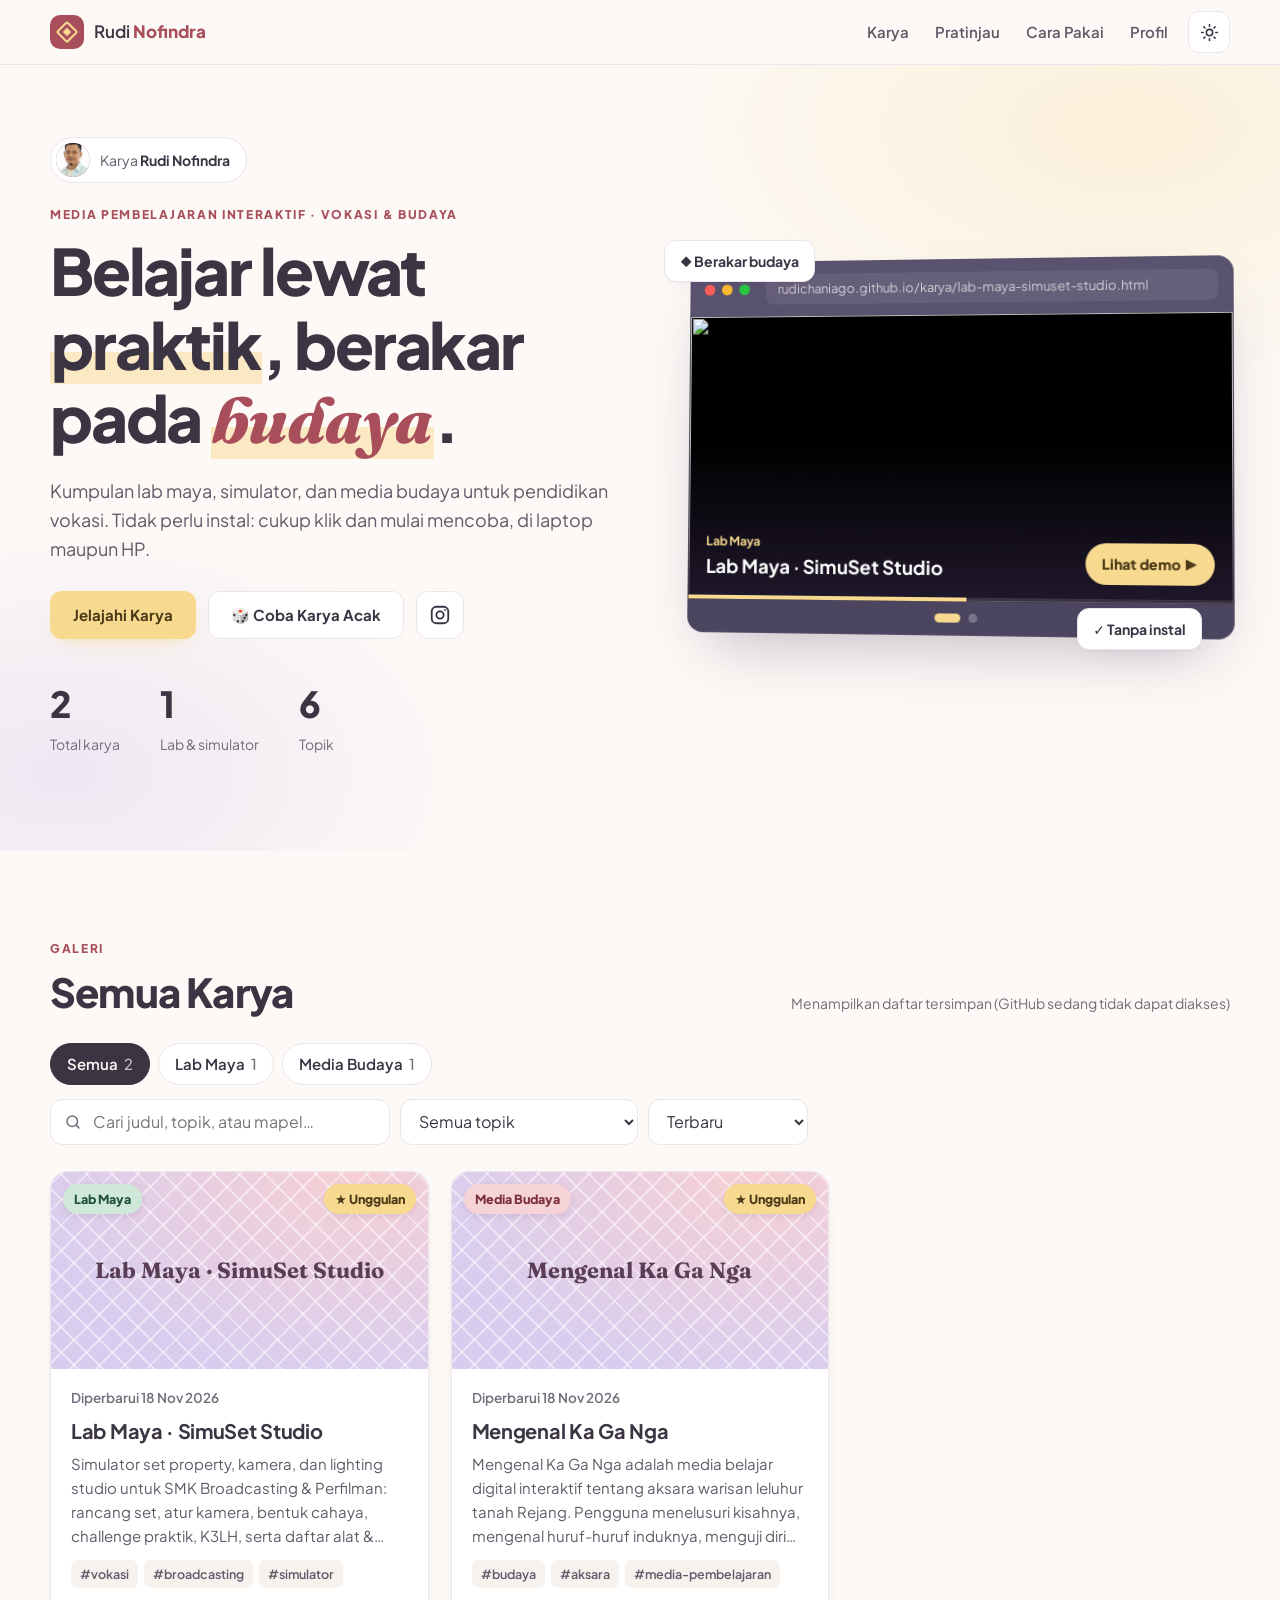
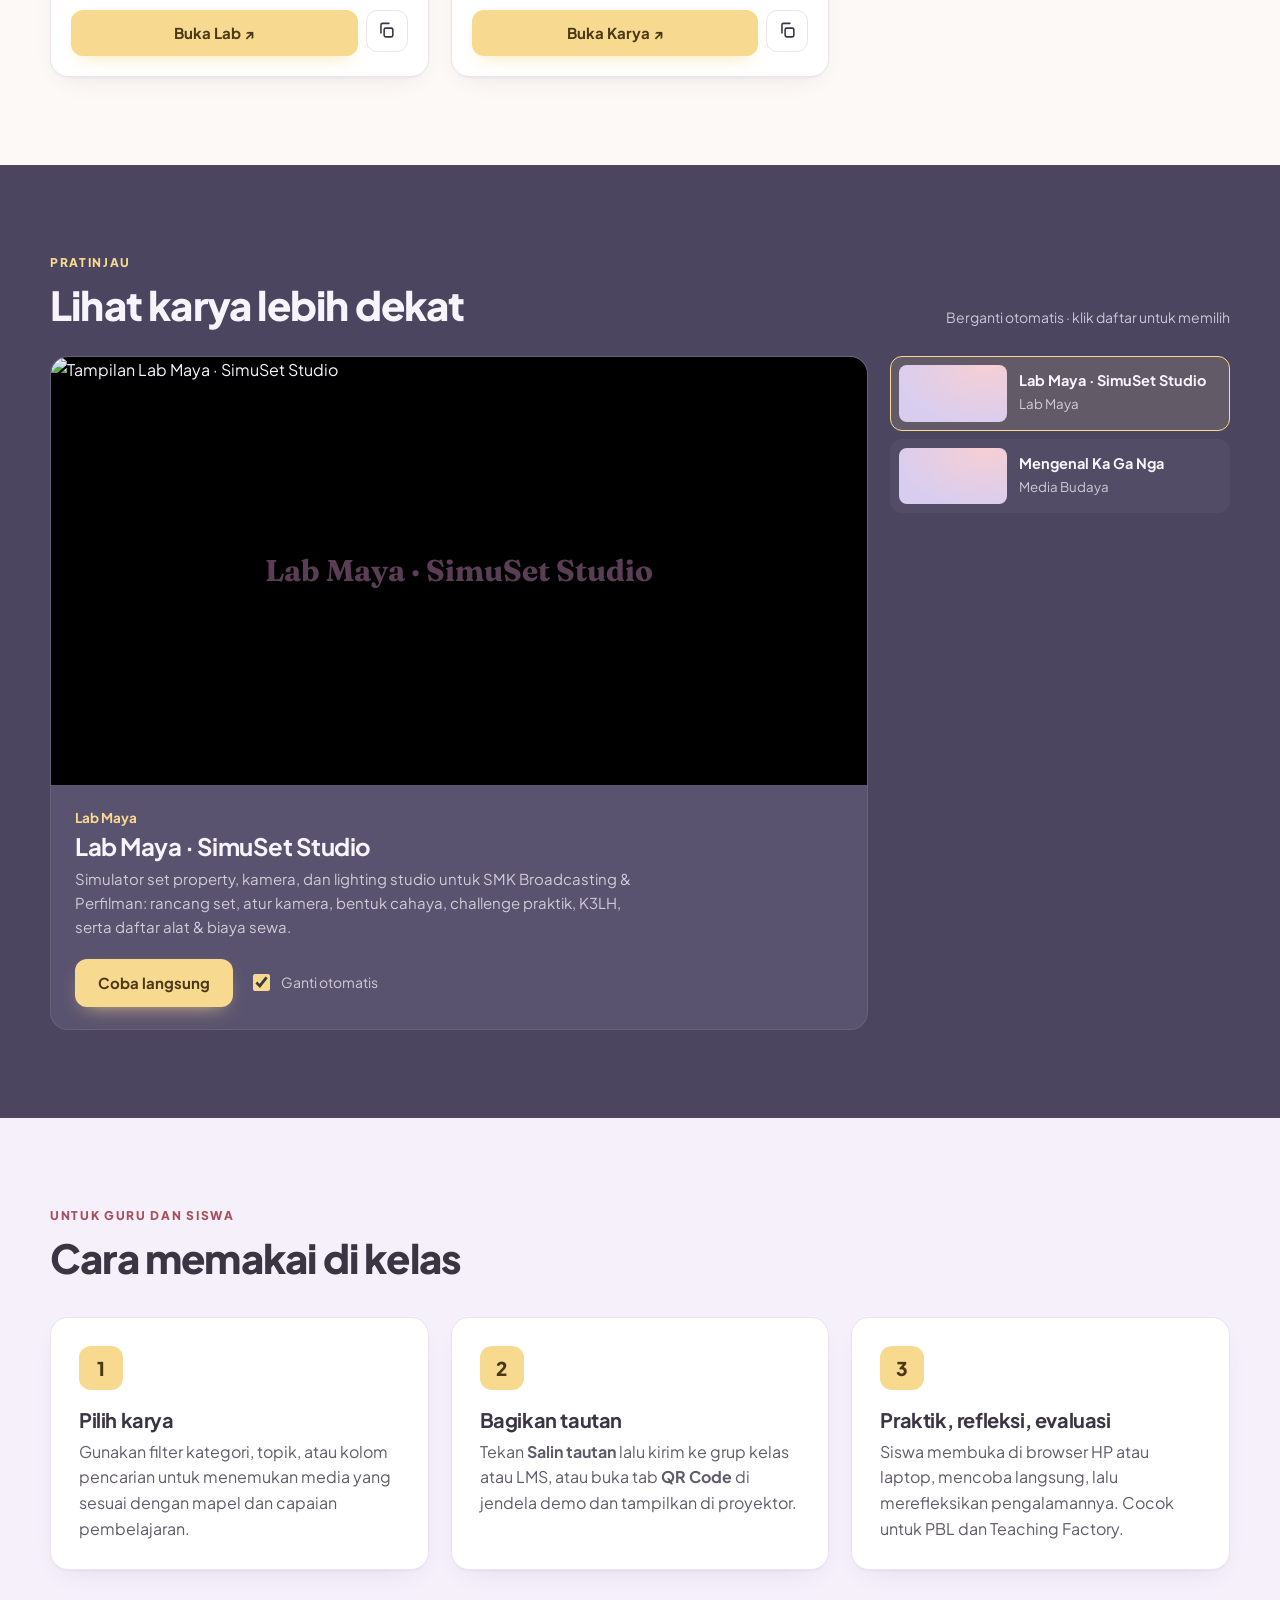
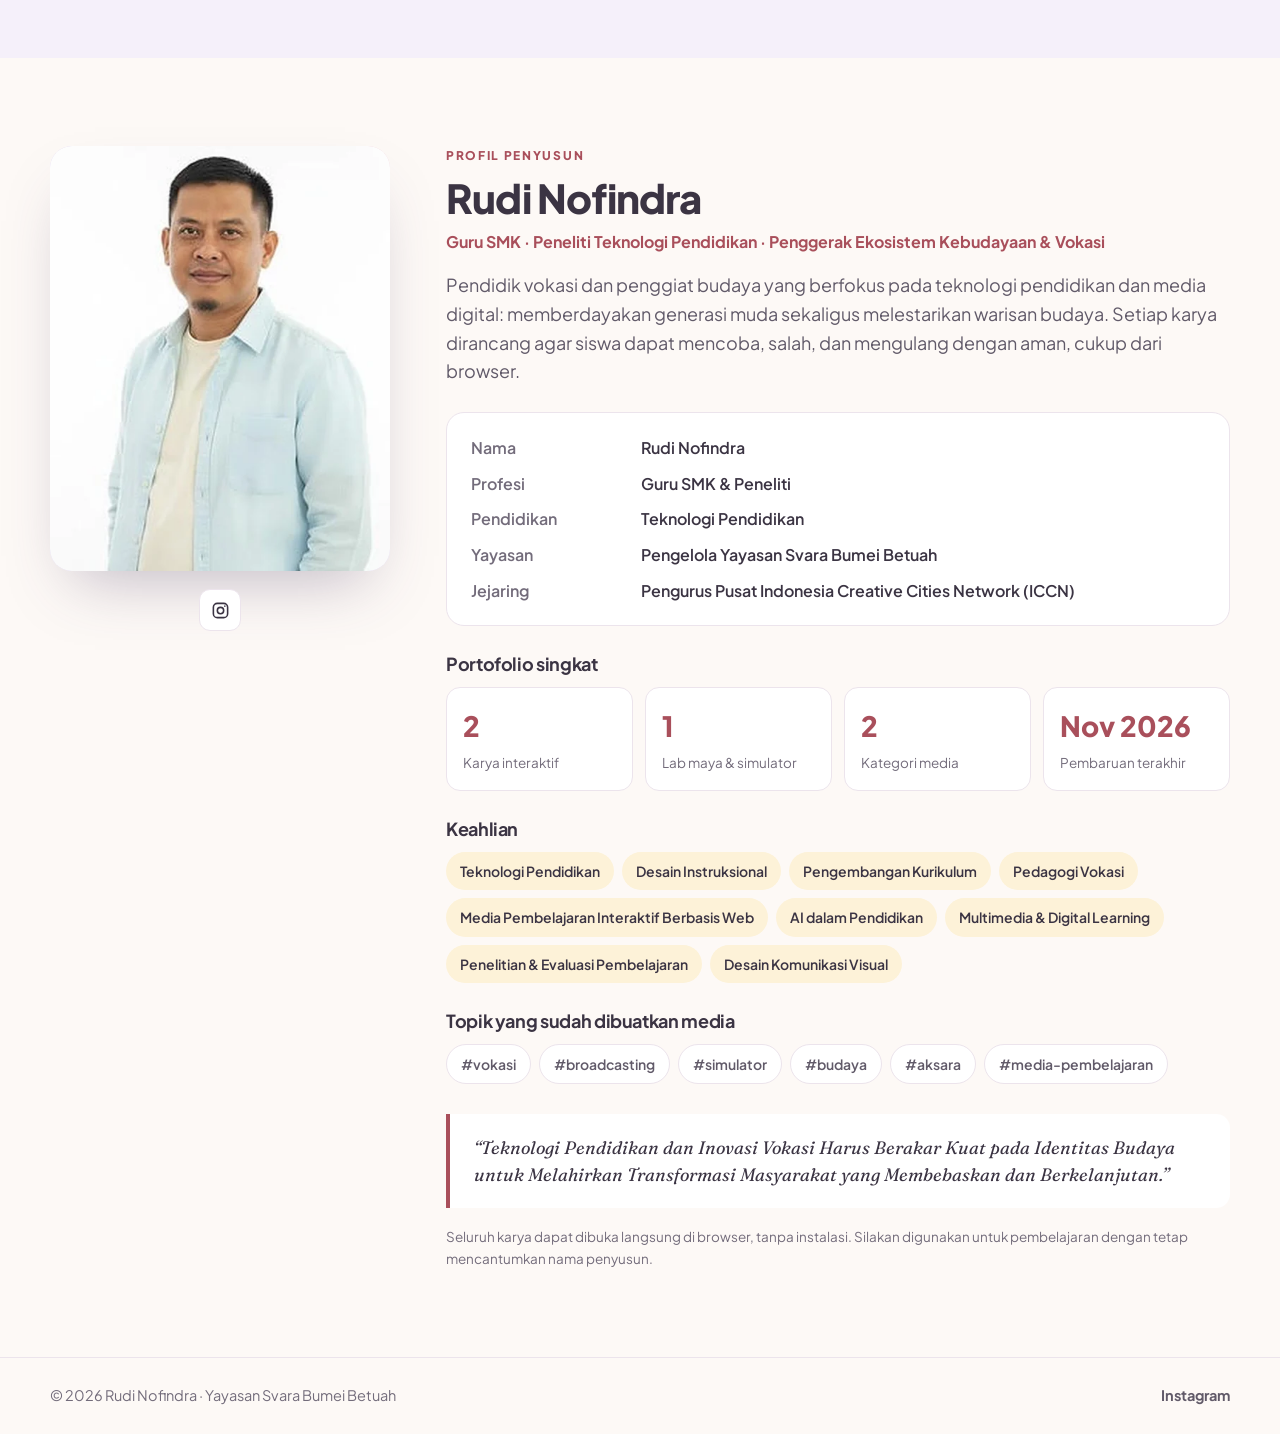
==== commit 02351a55: "Remove songket strip; add palette and hero layout options Drops the zig-zag songket band under the h" ====
--- a/index.html
+++ b/index.html
@@ -24,7 +24,7 @@
   <link rel="preconnect" href="https://fonts.googleapis.com">
   <link rel="preconnect" href="https://fonts.gstatic.com" crossorigin>
   <link href="https://fonts.googleapis.com/css2?family=Fraunces:opsz,wght@9..144,600;9..144,700&family=Plus+Jakarta+Sans:wght@400;500;600;700;800&display=swap" rel="stylesheet">
-  <link rel="stylesheet" href="assets/style.css?v=20261120c">
+  <link rel="stylesheet" href="assets/style.css?v=20261120d">
   <link rel="icon" href="data:image/svg+xml,%3Csvg xmlns='http://www.w3.org/2000/svg' viewBox='0 0 32 32'%3E%3Crect width='32' height='32' rx='7' fill='%23c26b75'/%3E%3Cpath d='M16 6l10 10-10 10L6 16z' fill='none' stroke='%23fbe3a6' stroke-width='2.5'/%3E%3Cpath d='M16 12l4 4-4 4-4-4z' fill='%23fbe3a6'/%3E%3C/svg%3E">
 </head>
 <body>
@@ -92,9 +92,10 @@
           </div>
           <span class="float float--a" aria-hidden="true">◆ Berakar budaya</span>
           <span class="float float--b" aria-hidden="true">✓ Tanpa instal</span>
-        </div>
-      </div>
-      <div class="songket" aria-hidden="true"></div>
+          <div class="bento" id="bento" aria-label="Karya unggulan"></div>
+        </div>
+        <button class="hero__now" id="heroNow" type="button" aria-label="Lihat demo karya yang sedang tampil"><span>Sedang tampil: <b id="heroNowJudul"></b></span><i>Lihat demo ▶</i></button>
+      </div>
     </section>
 
     <!-- KARYA -->
@@ -279,6 +280,6 @@
   <div class="toast" id="toast" role="status" aria-live="polite"></div>
 
   <script src="assets/vendor/qrcode.js" defer></script>
-  <script src="assets/app.js?v=20261120c" defer></script>
+  <script src="assets/app.js?v=20261120d" defer></script>
 </body>
 </html>
--- a/assets/style.css
+++ b/assets/style.css
@@ -26,6 +26,7 @@
   --cover: radial-gradient(ellipse at 80% 0%, #f6cfd4, #d9cdef 75%);
   --cover-pattern: rgba(255, 255, 255, .45);
   --cover-ink: #5a3e55;
+  --glow-2: #d9cdef;
   --b-lab: #cfe8da;   --b-lab-ink: #22513a;
   --b-budaya: #f6d3d6; --b-budaya-ink: #7a2f39;
   --b-game: #fbdcc4;  --b-game-ink: #7a3d12;
@@ -40,6 +41,35 @@
   --serif: "Fraunces", Georgia, serif;
   color-scheme: light;
 }
+/* ---------- Pilihan palet (CONFIG.palette atau ?palette=...) ---------- */
+/* Sage & Terakota: hijau daun + tanah liat */
+:root[data-palette="sage"] {
+  --bg: #f7f6f0; --bg-alt: #eef2ea; --surface-2: #f2f1ea;
+  --ink: #2f3a33; --ink-2: #55615a; --muted: #69736c; --line: #e3e6dc;
+  --accent: #a4513a; --accent-2: #c0694f;
+  --gold: #c5dbb5; --gold-ink: #24402c; --gold-soft: #e8f1e1; --gold-glow: rgba(150, 190, 130, .75);
+  --dark: #3d5246; --dark-2: #4b6255;
+  --cover: radial-gradient(ellipse at 80% 0%, #e9d5c4, #c9dcc0 75%); --cover-ink: #4a3a2c; --glow-2: #cfe0c4;
+}
+/* Biru Pantai Panjang: biru laut + pasir */
+:root[data-palette="pantai"] {
+  --bg: #f6f9fb; --bg-alt: #eaf2f7; --surface-2: #eff5f8;
+  --ink: #1f3140; --ink-2: #4a5d6b; --muted: #5f6f7b; --line: #dde8ef;
+  --accent: #1f6f8b; --accent-2: #2c86a6;
+  --gold: #ffd98a; --gold-ink: #4a3510; --gold-soft: #fff1d1; --gold-glow: rgba(255, 217, 138, .85);
+  --dark: #234a63; --dark-2: #2e5b78;
+  --cover: radial-gradient(ellipse at 80% 0%, #fde6c2, #cfe8f3 75%); --cover-ink: #1f4a63; --glow-2: #bfe0ef;
+}
+/* Kopi & Emas: cokelat kopi Bengkulu + emas */
+:root[data-palette="kopi"] {
+  --bg: #faf6f1; --bg-alt: #f1e8de; --surface-2: #f5eee6;
+  --ink: #2e231c; --ink-2: #5c4c41; --muted: #74655a; --line: #eadfd3;
+  --accent: #8a4b2a; --accent-2: #a65f39;
+  --gold: #e9c46a; --gold-ink: #3d2b0b; --gold-soft: #f8ecd0; --gold-glow: rgba(233, 196, 106, .85);
+  --dark: #3b2a22; --dark-2: #4a372d;
+  --cover: radial-gradient(ellipse at 80% 0%, #ecd6bd, #d9b48a 75%); --cover-ink: #4a2e1c; --glow-2: #ecd6bd;
+}
+
 @media (prefers-color-scheme: dark) {
   :root:not([data-theme="light"]) {
     --bg: #1e1c24; --bg-alt: #24212c; --surface: #2a2733; --surface-2: #332f3d;
@@ -132,7 +162,7 @@
 .hero { position: relative; padding: 72px 0 96px; overflow: hidden;
   background:
     radial-gradient(700px 380px at 88% 8%, color-mix(in srgb, var(--gold) 28%, transparent), transparent 70%),
-    radial-gradient(600px 360px at 5% 90%, color-mix(in srgb, #d9cdef 40%, transparent), transparent 70%); }
+    radial-gradient(600px 360px at 5% 90%, color-mix(in srgb, var(--glow-2) 40%, transparent), transparent 70%); }
 .hero__in { display: grid; grid-template-columns: minmax(0, 1.05fr) minmax(0, 1fr); gap: 56px; align-items: center; }
 .author { display: inline-flex; align-items: center; gap: 10px; padding: 5px 16px 5px 5px; border-radius: 999px; border: 1px solid var(--line);
   background: var(--surface); text-decoration: none; font-size: 14px; color: var(--ink-2); margin-bottom: 22px; }
@@ -175,12 +205,43 @@
 .float--a { top: -18px; left: -18px; }
 .float--b { bottom: -16px; right: 28px; animation-delay: -2.5s; }
 @keyframes bob { 50% { transform: translateY(-8px); } }
-.songket { position: absolute; left: 0; right: 0; bottom: 0; height: 22px; opacity: .9;
-  background:
-    linear-gradient(135deg, var(--gold) 25%, transparent 25%) -11px 0 / 22px 22px,
-    linear-gradient(225deg, var(--gold) 25%, transparent 25%) -11px 0 / 22px 22px,
-    linear-gradient(315deg, var(--accent) 25%, transparent 25%) 0 0 / 22px 22px,
-    linear-gradient(45deg, var(--accent) 25%, transparent 25%) 0 0 / 22px 22px; }
+/* ---------- Model tampilan hero (CONFIG.layout atau ?layout=...) ---------- */
+.bento { display: none; }
+/* Bento: kolase karya unggulan */
+:root[data-layout="bento"] .reel, :root[data-layout="bento"] .float { display: none; }
+:root[data-layout="bento"] .bento { display: grid; grid-template-columns: 1fr 1fr; gap: 14px; }
+.bento__item { position: relative; display: block; padding: 0; border: 0; border-radius: 16px; overflow: hidden; cursor: pointer;
+  aspect-ratio: 1200 / 630; background: var(--cover); box-shadow: var(--shadow); transition: transform .25s, box-shadow .25s; }
+.bento__item:first-child { grid-column: 1 / -1; box-shadow: var(--shadow-lg); }
+.bento__item:hover { transform: translateY(-3px); }
+.bento__item img { position: absolute; inset: 0; width: 100%; height: 100%; object-fit: cover; }
+.bento__item span { position: absolute; left: 0; right: 0; bottom: 0; padding: 22px 12px 10px; text-align: left; color: #fff; font-weight: 700; font-size: 14px;
+  background: linear-gradient(transparent, rgba(30, 20, 40, .82)); }
+.bento__item:first-child span { font-size: 17px; padding: 30px 16px 14px; }
+
+/* Sinematik: gambar karya memenuhi hero */
+:root[data-layout="sinematik"] .hero { min-height: min(720px, 92vh); display: flex; align-items: center; background: #1b1620; color: #fff; }
+:root[data-layout="sinematik"] .hero::before { content: ""; position: absolute; inset: -20px; background: var(--hero-img, none) center / cover no-repeat;
+  filter: blur(3px) saturate(1.1); transform: scale(1.04); transition: background-image .8s; }
+:root[data-layout="sinematik"] .hero::after { content: ""; position: absolute; inset: 0;
+  background: linear-gradient(90deg, rgba(18, 12, 24, .88) 0%, rgba(18, 12, 24, .62) 55%, rgba(18, 12, 24, .35) 100%); }
+:root[data-layout="sinematik"] .hero__in { position: relative; z-index: 1; grid-template-columns: minmax(0, 760px); }
+:root[data-layout="sinematik"] .hero__art { display: none; }
+:root[data-layout="sinematik"] .hero h1 { color: #fff; }
+:root[data-layout="sinematik"] .hero .hl { background: none; color: var(--gold); padding: 0; }
+:root[data-layout="sinematik"] .hero .hl--alt { color: var(--gold); }
+:root[data-layout="sinematik"] .hero .lead { color: rgba(255, 255, 255, .86); }
+:root[data-layout="sinematik"] .hero .eyebrow { color: var(--gold); }
+:root[data-layout="sinematik"] .author { background: rgba(255, 255, 255, .12); border-color: rgba(255, 255, 255, .25); color: rgba(255, 255, 255, .85); }
+:root[data-layout="sinematik"] .author b { color: #fff; }
+:root[data-layout="sinematik"] .hero .btn--ghost { background: rgba(255, 255, 255, .12); border-color: rgba(255, 255, 255, .3); color: #fff; }
+:root[data-layout="sinematik"] .stats dt { color: rgba(255, 255, 255, .72); }
+:root[data-layout="sinematik"] .stats dd { color: #fff; }
+.hero__now { display: none; }
+:root[data-layout="sinematik"] .hero__now { position: absolute; right: max(16px, calc((100vw - 1180px) / 2)); bottom: 28px; z-index: 1; display: flex; align-items: center; gap: 10px;
+  padding: 8px 8px 8px 16px; border-radius: 999px; background: rgba(255, 255, 255, .14); border: 1px solid rgba(255, 255, 255, .25); color: #fff; font-size: 14px; cursor: pointer; backdrop-filter: blur(6px); }
+:root[data-layout="sinematik"] .hero__now b { color: var(--gold); }
+:root[data-layout="sinematik"] .hero__now i { font-style: normal; padding: 6px 12px; border-radius: 999px; background: var(--gold); color: var(--gold-ink); font-weight: 800; }
 
 /* ---------- Bagian ---------- */
 .section { padding: 88px 0; }
@@ -365,6 +426,8 @@
   .hero__art { margin-top: 8px; }
   .hero { padding-top: 40px; }
   .reel { transform: none; }
+  :root[data-layout="sinematik"] .hero { min-height: 0; padding: 48px 0 40px; flex-direction: column; align-items: stretch; }
+  :root[data-layout="sinematik"] .hero__now { position: relative; left: auto; right: auto; bottom: auto; align-self: flex-start; margin: 28px 16px 0; }
   .profile__card { position: static; max-width: 360px; }
   .steps { grid-template-columns: 1fr; }
   .playlist { flex-direction: row; overflow-x: auto; max-height: none; padding-bottom: 6px; }
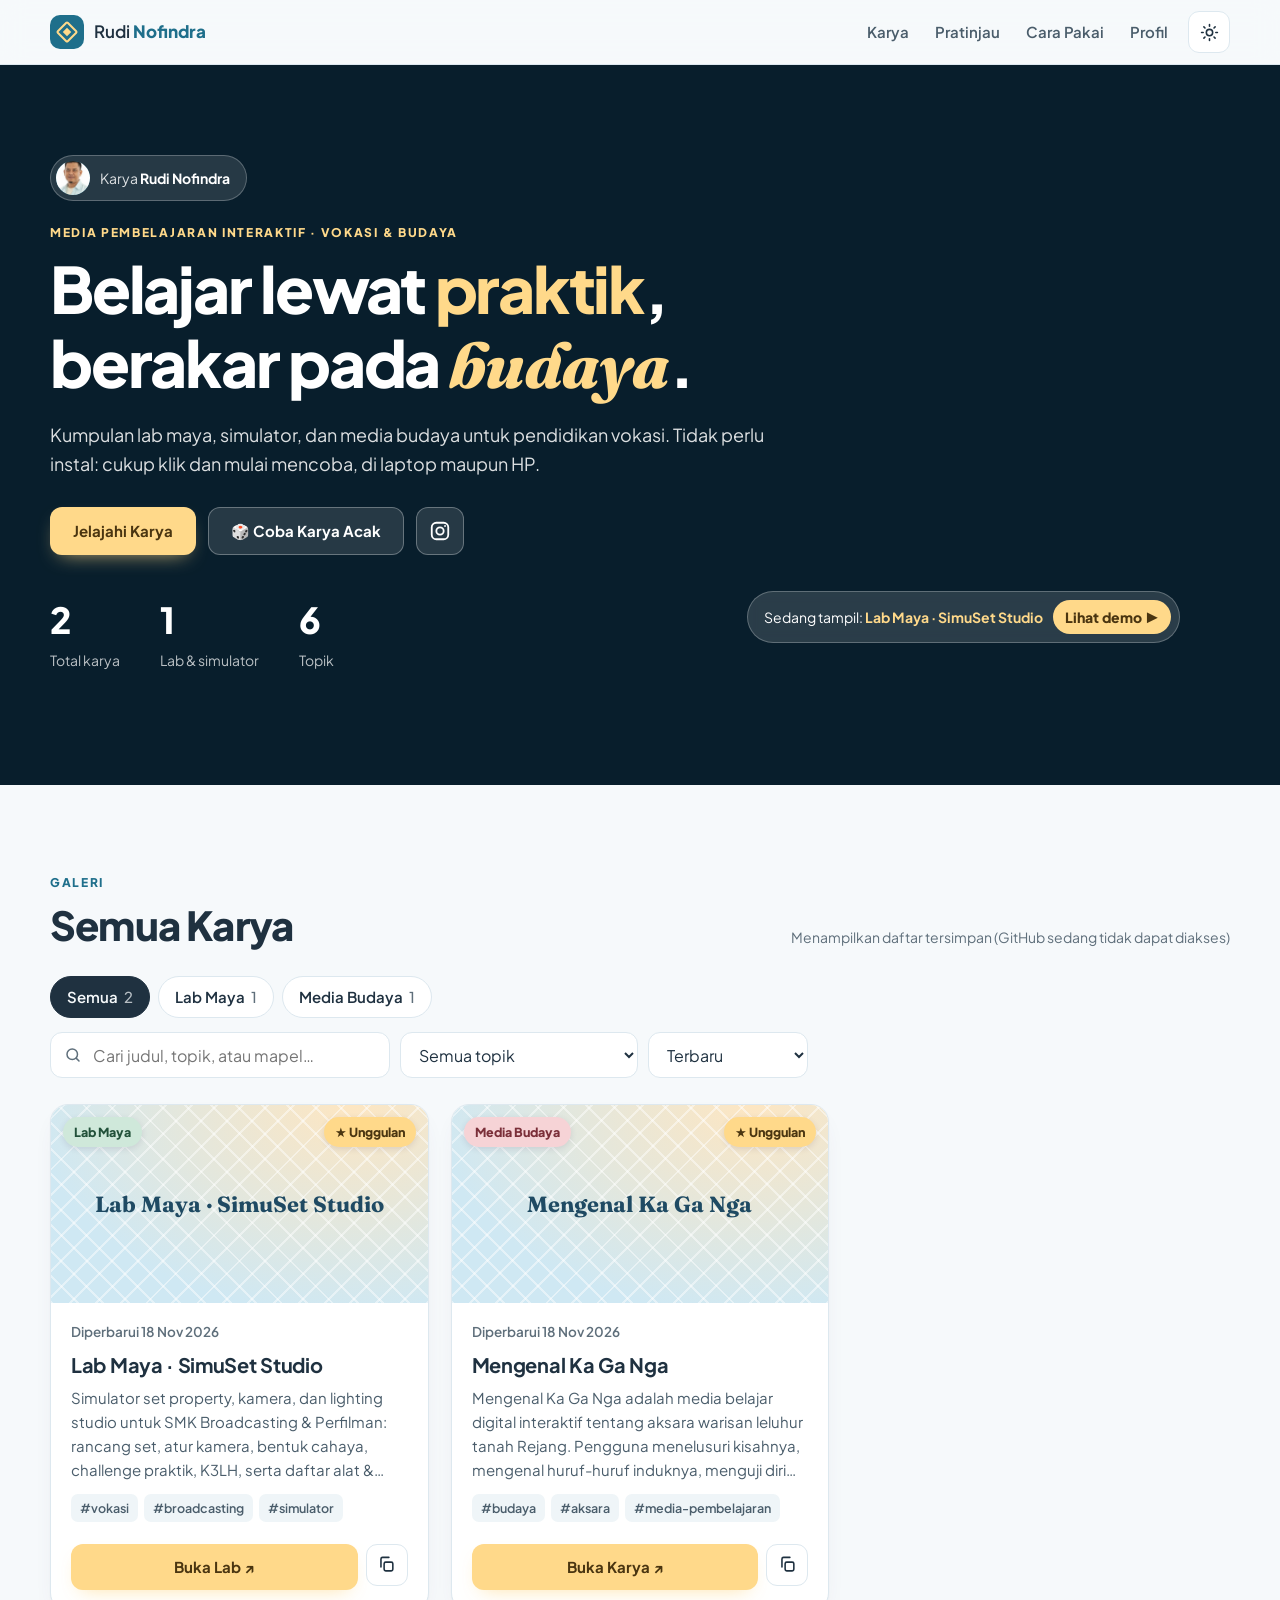
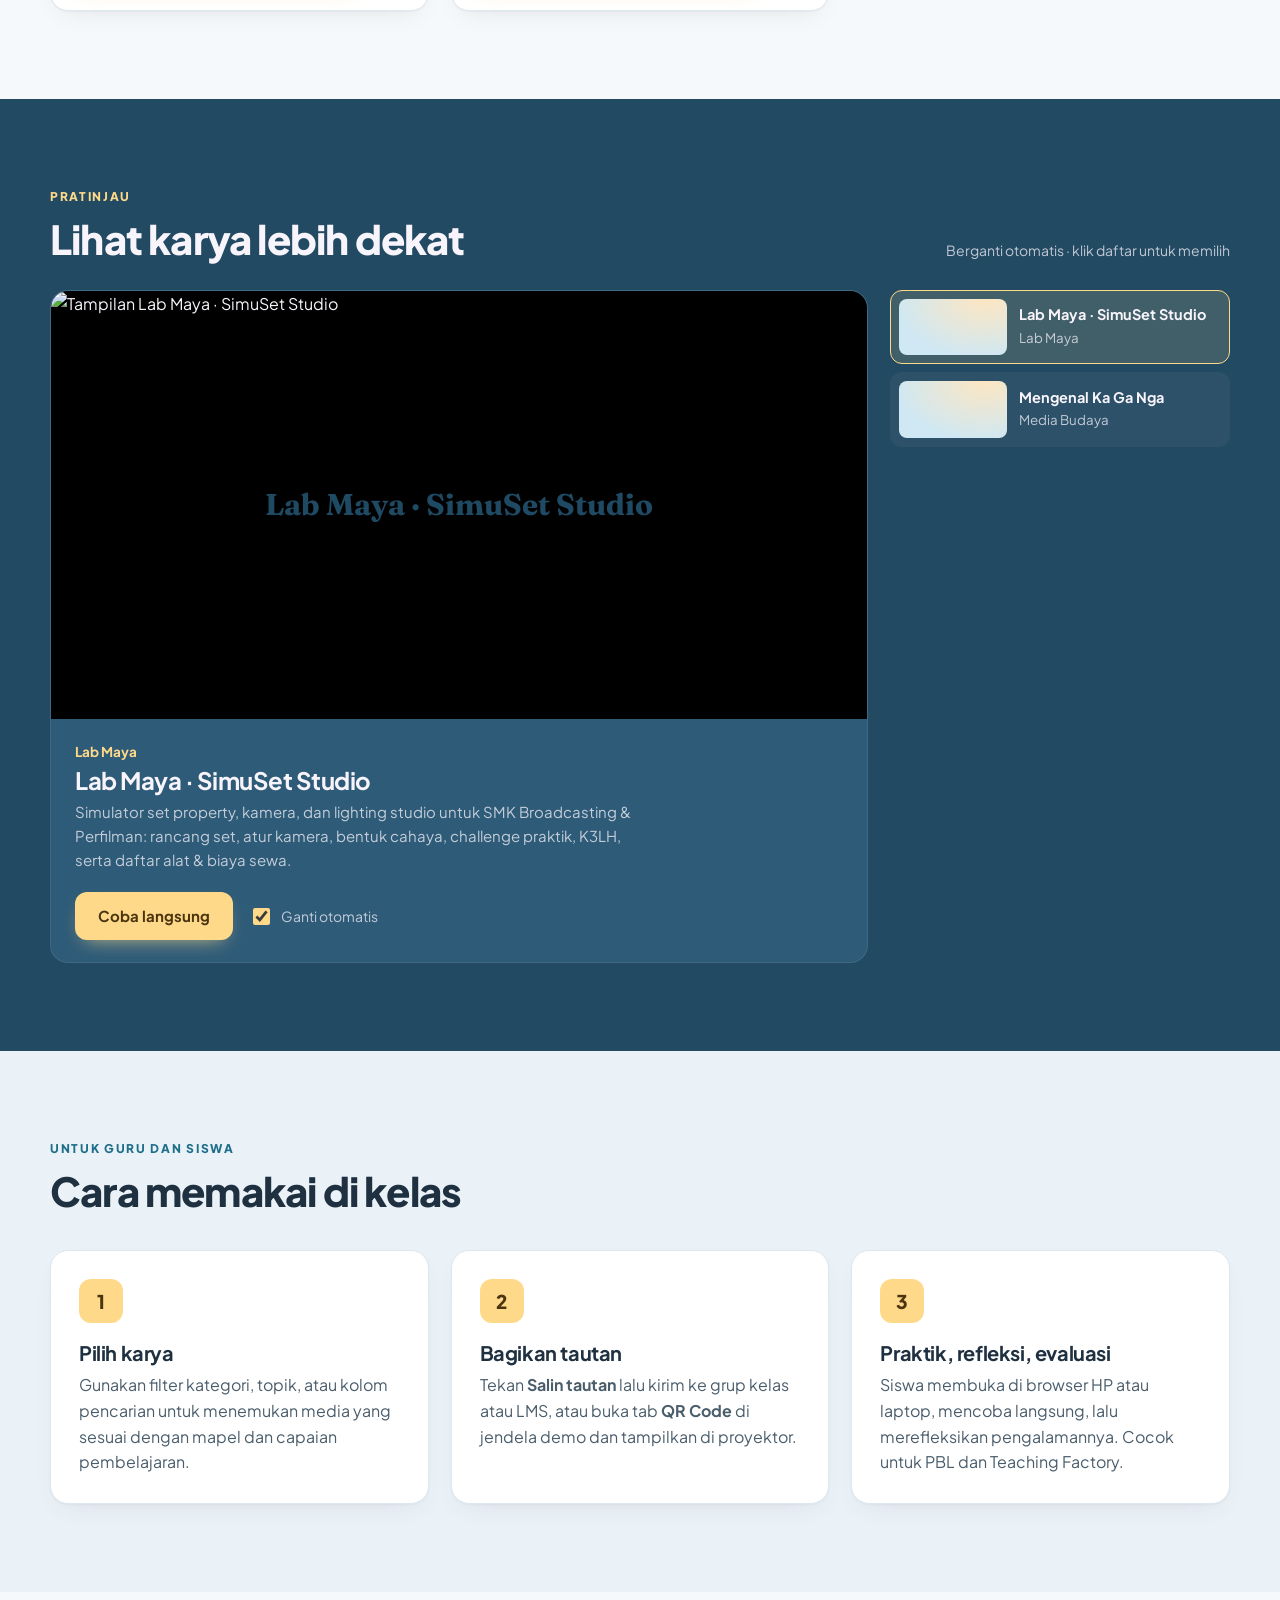
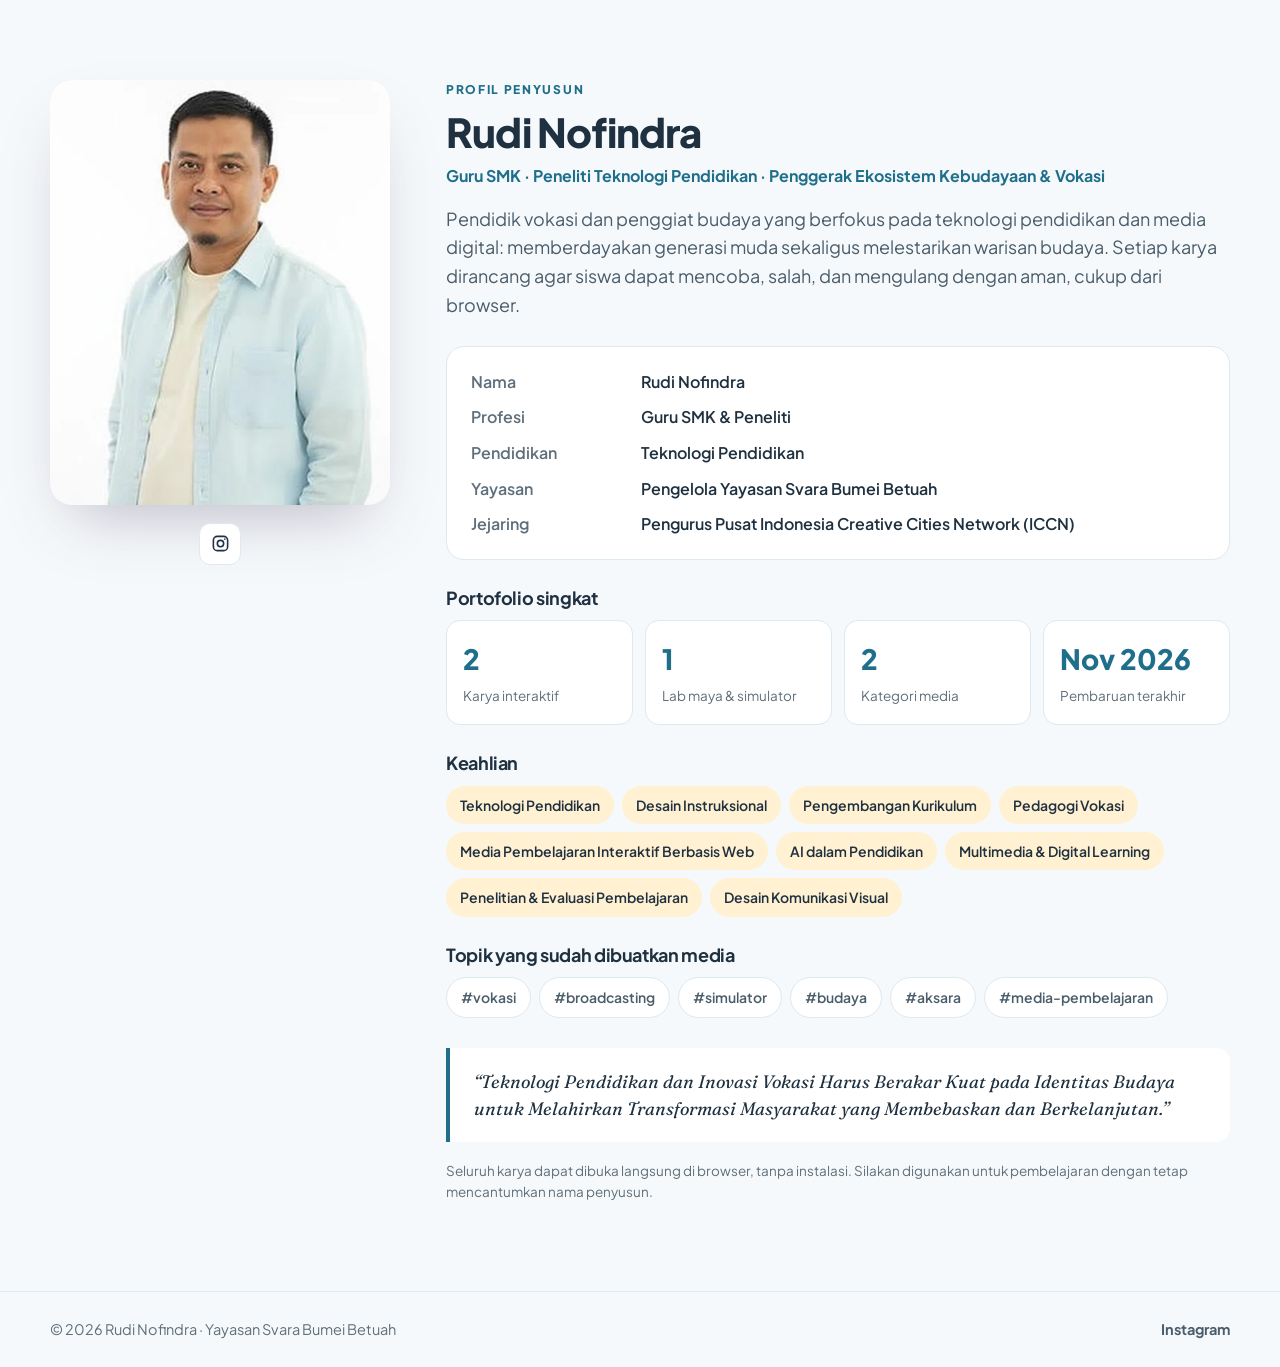
==== commit 60e6154e: "Use Biru Pantai Panjang palette with the Sinematik hero by default Sets CONFIG.palette = pantai and " ====
--- a/index.html
+++ b/index.html
@@ -11,7 +11,7 @@
   <meta property="og:url" content="https://rudichaniago.github.io/">
   <meta property="og:image" content="https://rudichaniago.github.io/karya/lab-maya-simuset-studio.jpg">
   <meta name="twitter:card" content="summary_large_image">
-  <meta name="theme-color" content="#fdf9f6">
+  <meta name="theme-color" content="#f6f9fb">
   <script>
     // Terapkan tema sebelum halaman digambar agar tidak berkedip.
     (function () {
@@ -24,8 +24,8 @@
   <link rel="preconnect" href="https://fonts.googleapis.com">
   <link rel="preconnect" href="https://fonts.gstatic.com" crossorigin>
   <link href="https://fonts.googleapis.com/css2?family=Fraunces:opsz,wght@9..144,600;9..144,700&family=Plus+Jakarta+Sans:wght@400;500;600;700;800&display=swap" rel="stylesheet">
-  <link rel="stylesheet" href="assets/style.css?v=20261120d">
-  <link rel="icon" href="data:image/svg+xml,%3Csvg xmlns='http://www.w3.org/2000/svg' viewBox='0 0 32 32'%3E%3Crect width='32' height='32' rx='7' fill='%23c26b75'/%3E%3Cpath d='M16 6l10 10-10 10L6 16z' fill='none' stroke='%23fbe3a6' stroke-width='2.5'/%3E%3Cpath d='M16 12l4 4-4 4-4-4z' fill='%23fbe3a6'/%3E%3C/svg%3E">
+  <link rel="stylesheet" href="assets/style.css?v=20261120e">
+  <link rel="icon" href="data:image/svg+xml,%3Csvg xmlns='http://www.w3.org/2000/svg' viewBox='0 0 32 32'%3E%3Crect width='32' height='32' rx='7' fill='%231f6f8b'/%3E%3Cpath d='M16 6l10 10-10 10L6 16z' fill='none' stroke='%23ffd98a' stroke-width='2.5'/%3E%3Cpath d='M16 12l4 4-4 4-4-4z' fill='%23ffd98a'/%3E%3C/svg%3E">
 </head>
 <body>
   <a class="skip" href="#karya">Lewati ke daftar karya</a>
@@ -280,6 +280,6 @@
   <div class="toast" id="toast" role="status" aria-live="polite"></div>
 
   <script src="assets/vendor/qrcode.js" defer></script>
-  <script src="assets/app.js?v=20261120d" defer></script>
+  <script src="assets/app.js?v=20261120e" defer></script>
 </body>
 </html>
--- a/assets/style.css
+++ b/assets/style.css
@@ -27,6 +27,7 @@
   --cover-pattern: rgba(255, 255, 255, .45);
   --cover-ink: #5a3e55;
   --glow-2: #d9cdef;
+  --hero-shade: 18 12 24;   /* lapisan gelap hero Sinematik (R G B) */
   --b-lab: #cfe8da;   --b-lab-ink: #22513a;
   --b-budaya: #f6d3d6; --b-budaya-ink: #7a2f39;
   --b-game: #fbdcc4;  --b-game-ink: #7a3d12;
@@ -50,6 +51,7 @@
   --gold: #c5dbb5; --gold-ink: #24402c; --gold-soft: #e8f1e1; --gold-glow: rgba(150, 190, 130, .75);
   --dark: #3d5246; --dark-2: #4b6255;
   --cover: radial-gradient(ellipse at 80% 0%, #e9d5c4, #c9dcc0 75%); --cover-ink: #4a3a2c; --glow-2: #cfe0c4;
+  --hero-shade: 20 32 24;
 }
 /* Biru Pantai Panjang: biru laut + pasir */
 :root[data-palette="pantai"] {
@@ -59,6 +61,7 @@
   --gold: #ffd98a; --gold-ink: #4a3510; --gold-soft: #fff1d1; --gold-glow: rgba(255, 217, 138, .85);
   --dark: #234a63; --dark-2: #2e5b78;
   --cover: radial-gradient(ellipse at 80% 0%, #fde6c2, #cfe8f3 75%); --cover-ink: #1f4a63; --glow-2: #bfe0ef;
+  --hero-shade: 8 30 44;
 }
 /* Kopi & Emas: cokelat kopi Bengkulu + emas */
 :root[data-palette="kopi"] {
@@ -68,6 +71,7 @@
   --gold: #e9c46a; --gold-ink: #3d2b0b; --gold-soft: #f8ecd0; --gold-glow: rgba(233, 196, 106, .85);
   --dark: #3b2a22; --dark-2: #4a372d;
   --cover: radial-gradient(ellipse at 80% 0%, #ecd6bd, #d9b48a 75%); --cover-ink: #4a2e1c; --glow-2: #ecd6bd;
+  --hero-shade: 32 20 12;
 }
 
 @media (prefers-color-scheme: dark) {
@@ -220,11 +224,11 @@
 .bento__item:first-child span { font-size: 17px; padding: 30px 16px 14px; }
 
 /* Sinematik: gambar karya memenuhi hero */
-:root[data-layout="sinematik"] .hero { min-height: min(720px, 92vh); display: flex; align-items: center; background: #1b1620; color: #fff; }
+:root[data-layout="sinematik"] .hero { min-height: min(720px, 92vh); display: flex; align-items: center; background: rgb(var(--hero-shade)); color: #fff; }
 :root[data-layout="sinematik"] .hero::before { content: ""; position: absolute; inset: -20px; background: var(--hero-img, none) center / cover no-repeat;
   filter: blur(3px) saturate(1.1); transform: scale(1.04); transition: background-image .8s; }
 :root[data-layout="sinematik"] .hero::after { content: ""; position: absolute; inset: 0;
-  background: linear-gradient(90deg, rgba(18, 12, 24, .88) 0%, rgba(18, 12, 24, .62) 55%, rgba(18, 12, 24, .35) 100%); }
+  background: linear-gradient(90deg, rgb(var(--hero-shade) / .88) 0%, rgb(var(--hero-shade) / .62) 55%, rgb(var(--hero-shade) / .35) 100%); }
 :root[data-layout="sinematik"] .hero__in { position: relative; z-index: 1; grid-template-columns: minmax(0, 760px); }
 :root[data-layout="sinematik"] .hero__art { display: none; }
 :root[data-layout="sinematik"] .hero h1 { color: #fff; }
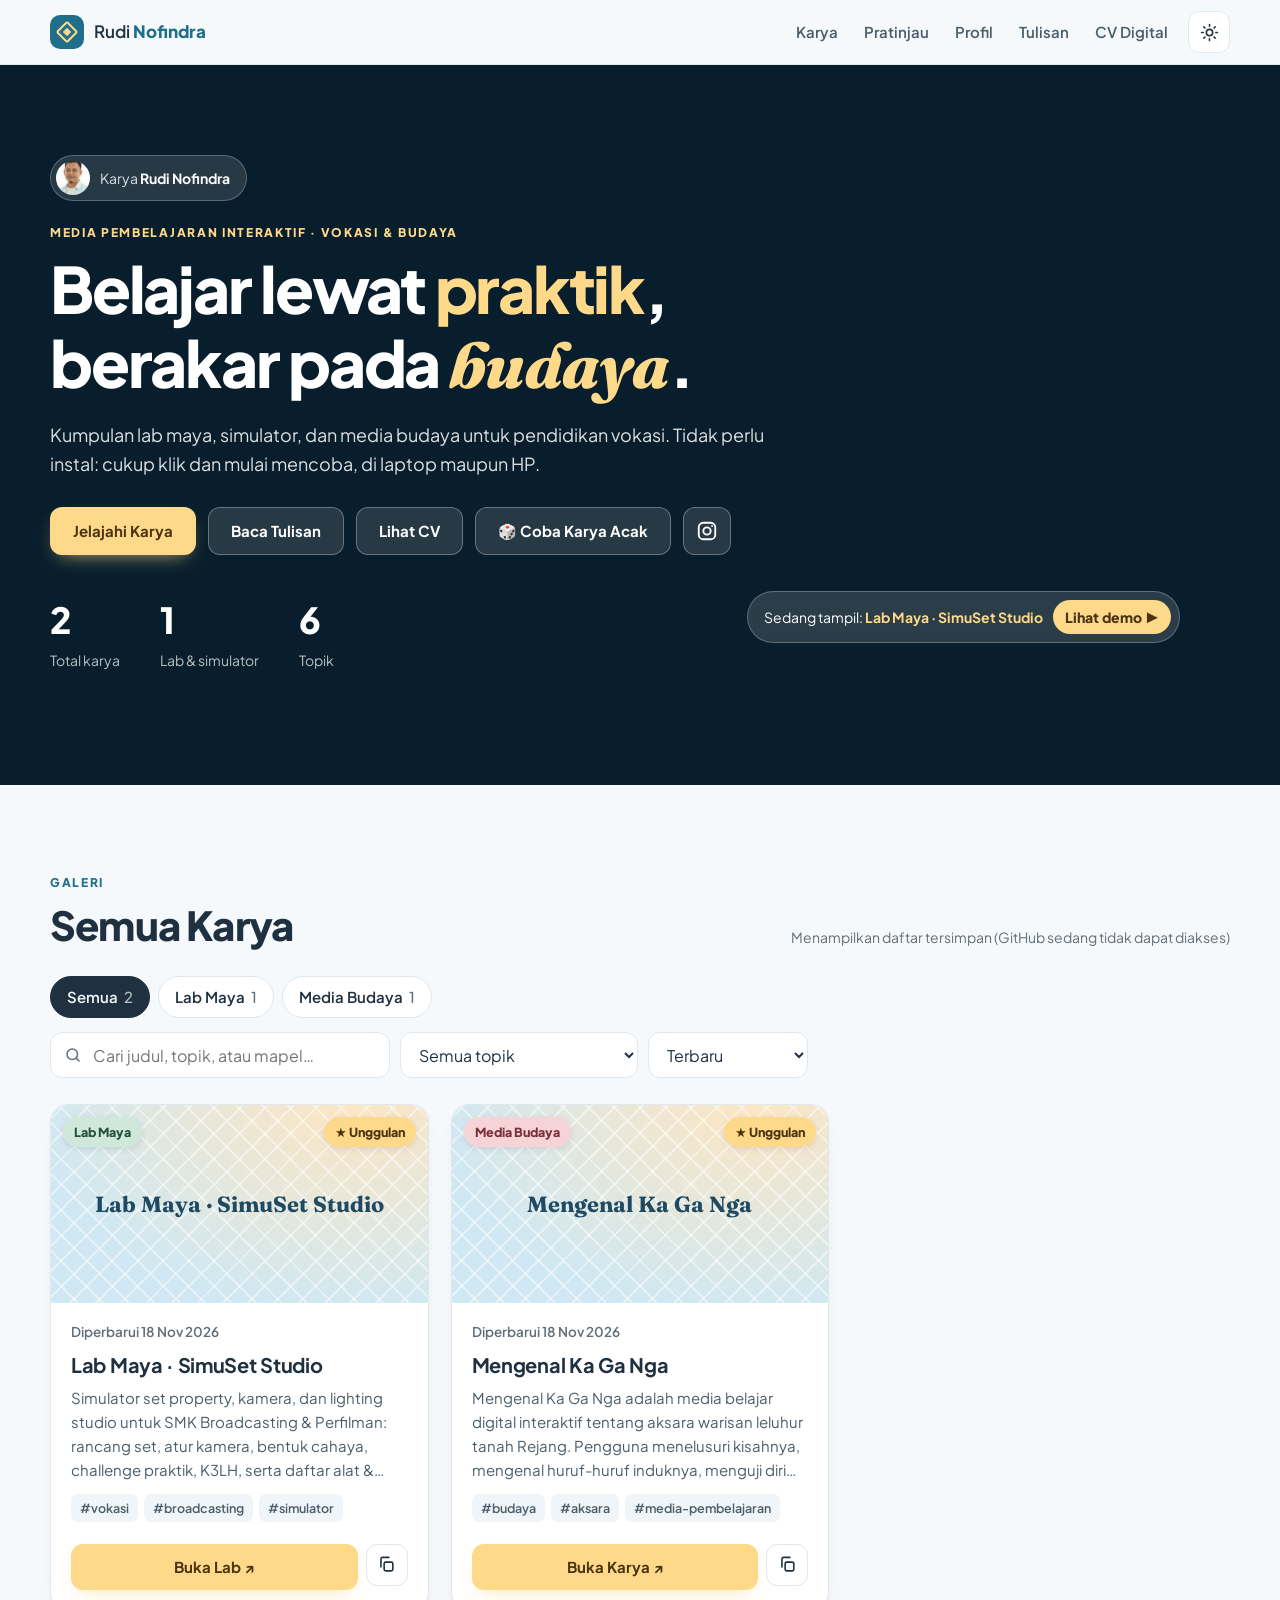
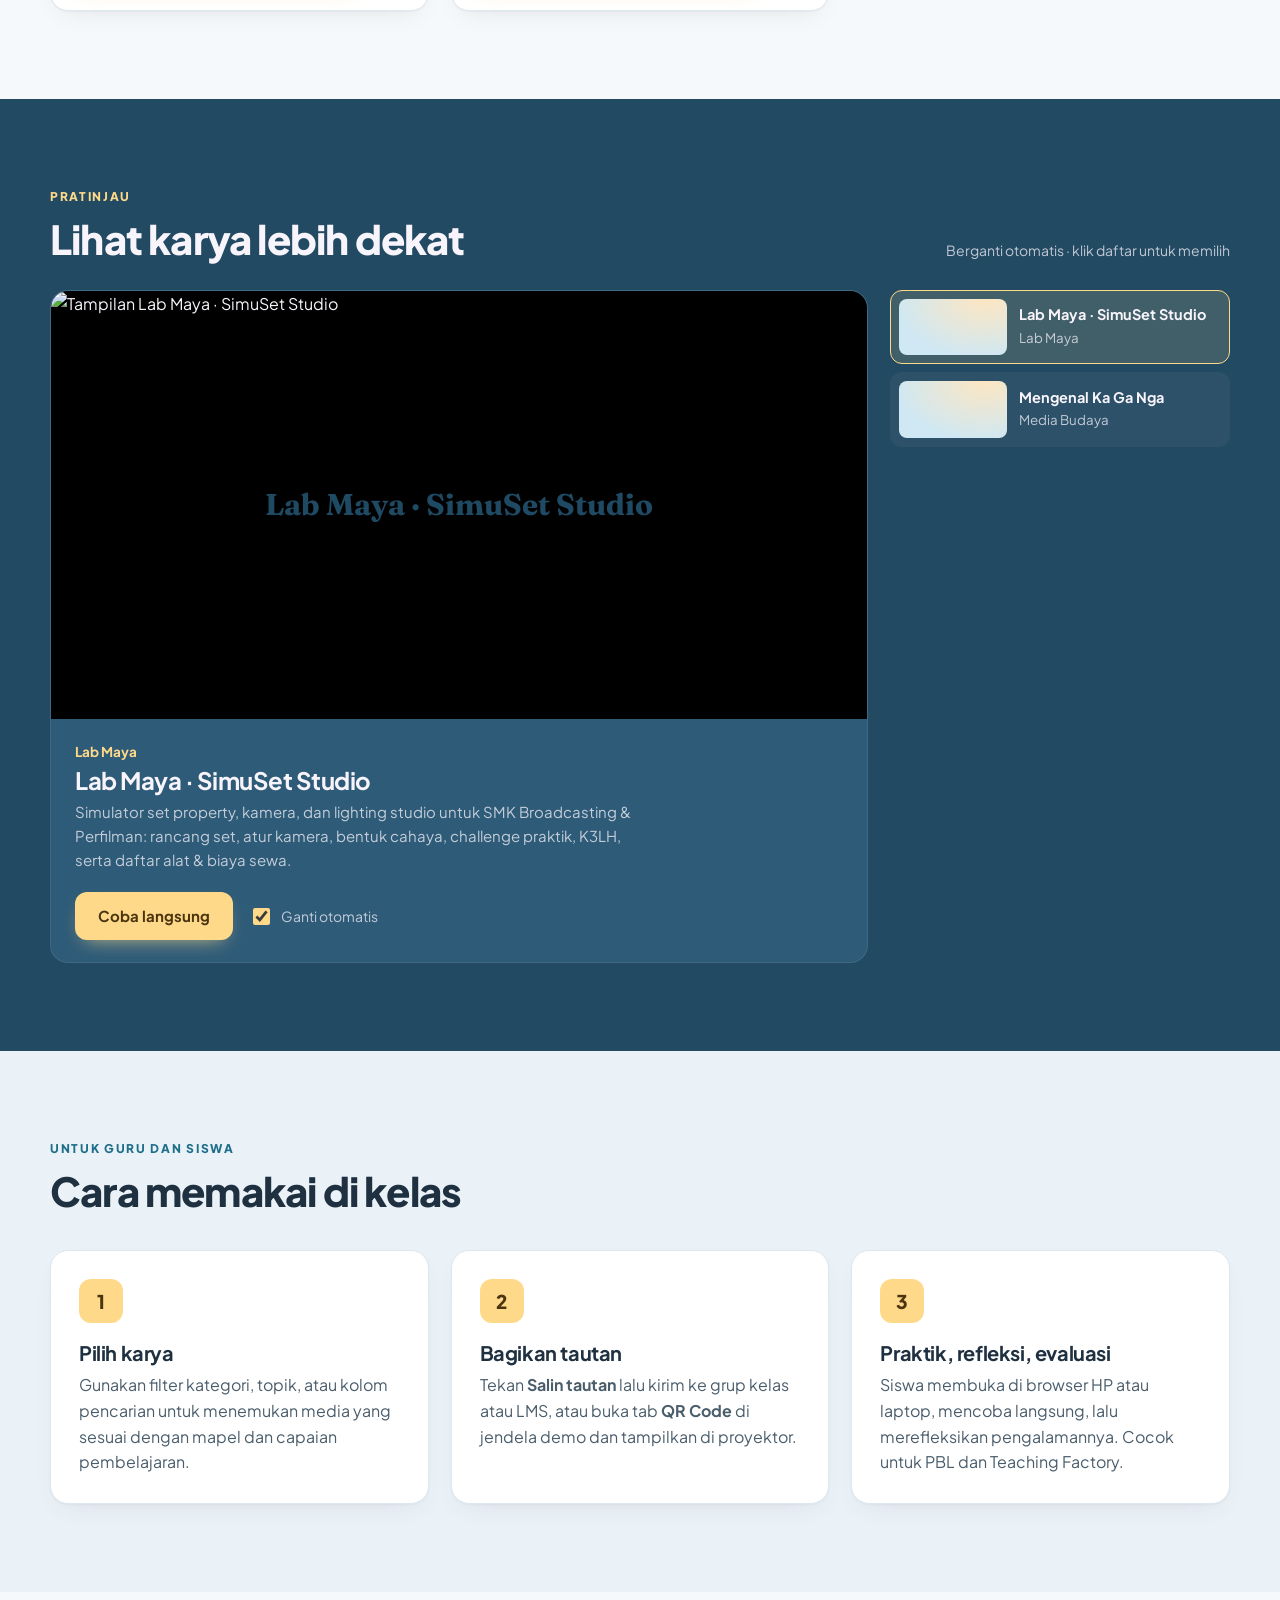
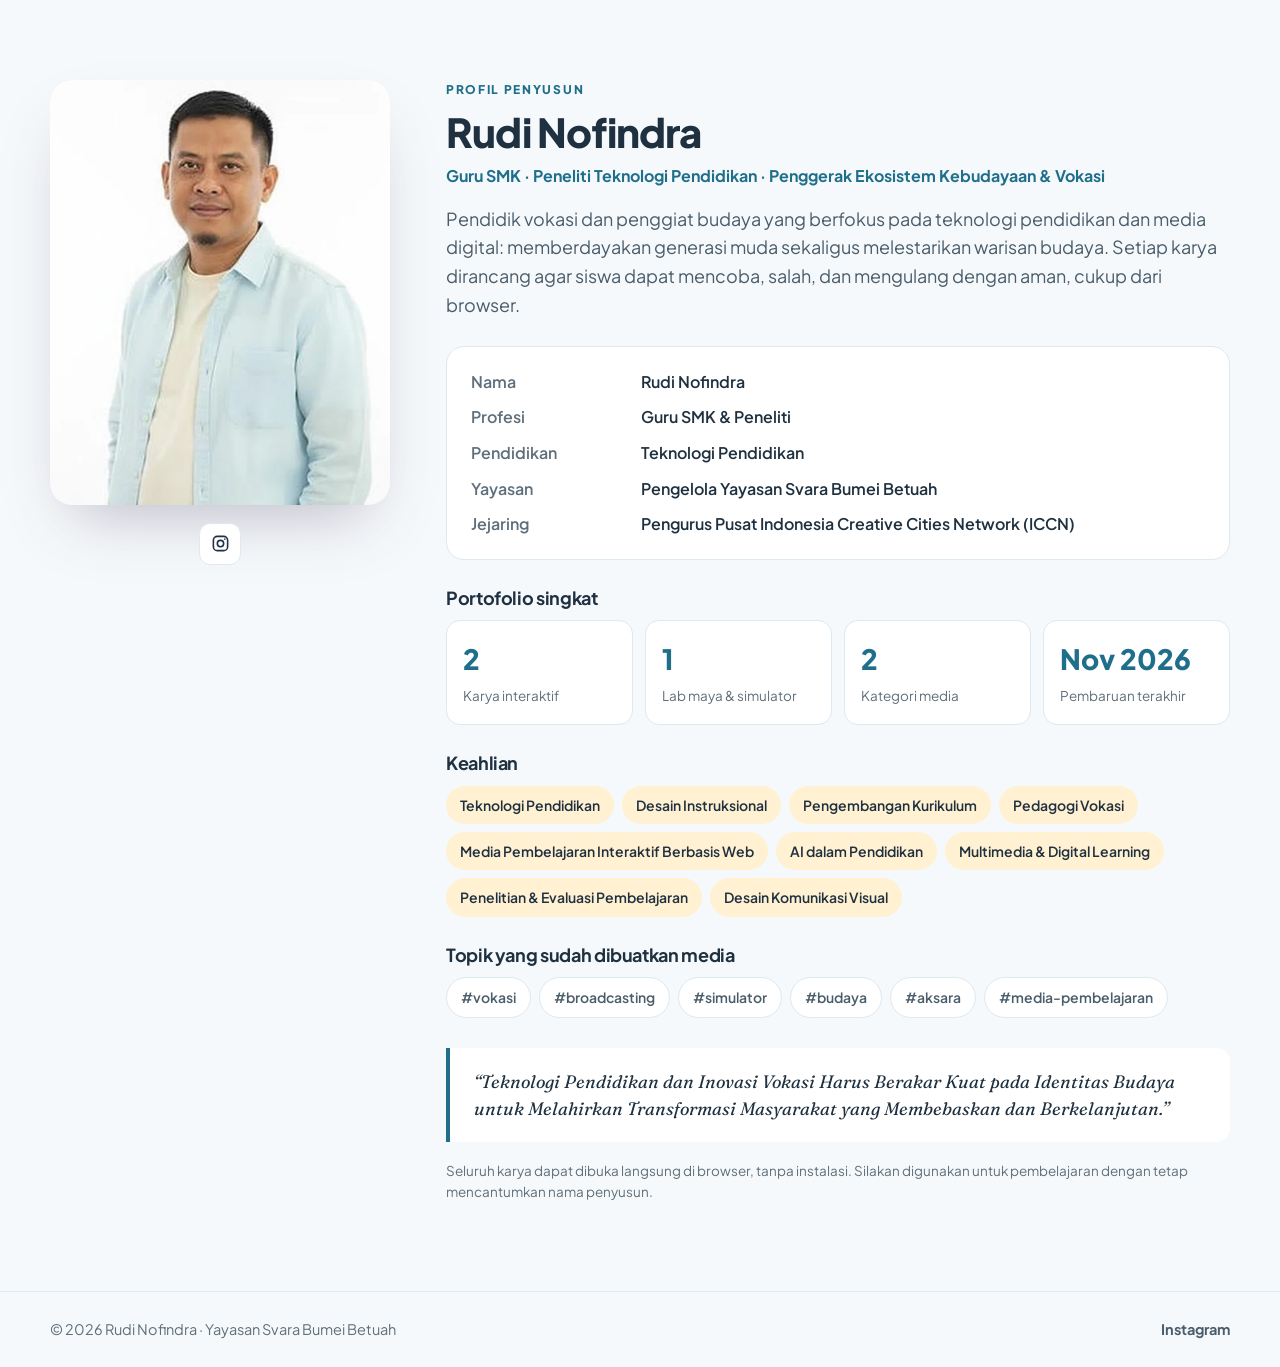
==== commit 931bdf73: "Add writing and CV navigation" ====
--- a/index.html
+++ b/index.html
@@ -39,8 +39,9 @@
       <nav class="nav__links" aria-label="Navigasi utama">
         <a href="#karya">Karya</a>
         <a href="#pratinjau">Pratinjau</a>
-        <a href="#cara">Cara Pakai</a>
         <a href="#profil">Profil</a>
+        <a href="tulisan.html">Tulisan</a>
+        <a href="cv.html">CV Digital</a>
       </nav>
       <button class="icon-btn theme" id="themeBtn" type="button" aria-label="Ganti tema terang/gelap" title="Ganti tema">
         <svg class="i-sun" viewBox="0 0 24 24"><circle cx="12" cy="12" r="4"/><path d="M12 2v2M12 20v2M4.9 4.9l1.4 1.4M17.7 17.7l1.4 1.4M2 12h2M20 12h2M4.9 19.1l1.4-1.4M17.7 6.3l1.4-1.4"/></svg>
@@ -66,6 +67,8 @@
           </p>
           <div class="hero__cta">
             <a class="btn btn--primary" href="#karya">Jelajahi Karya</a>
+            <a class="btn btn--ghost" href="tulisan.html">Baca Tulisan</a>
+            <a class="btn btn--ghost" href="cv.html">Lihat CV</a>
             <button class="btn btn--ghost" type="button" id="btnAcak" title="Buka karya secara acak">🎲 Coba Karya Acak</button>
             <a class="btn btn--ghost btn--icon" href="https://www.instagram.com/rudi_nofindra/" target="_blank" rel="noopener" aria-label="Instagram Rudi Nofindra" title="Instagram">
               <svg viewBox="0 0 24 24"><rect x="3" y="3" width="18" height="18" rx="5"/><circle cx="12" cy="12" r="4"/><path d="M17.5 6.5v.01"/></svg>
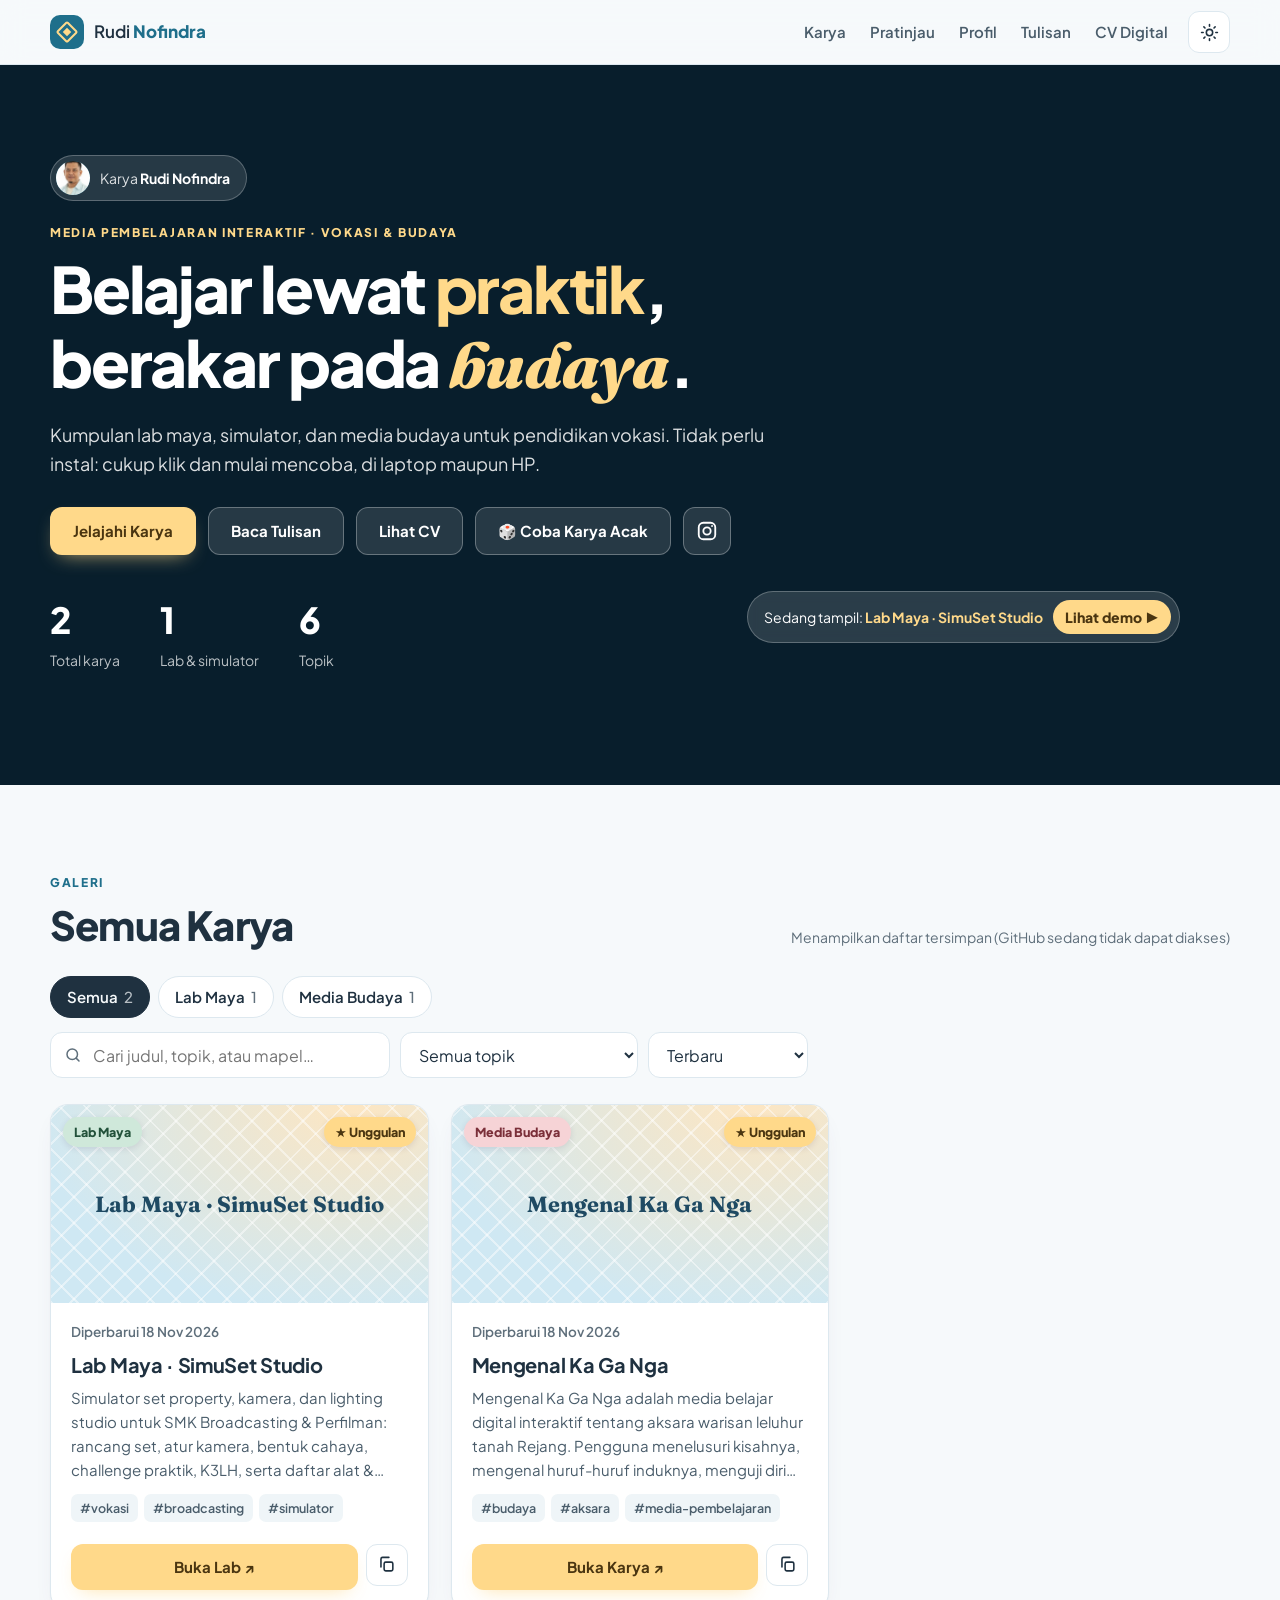
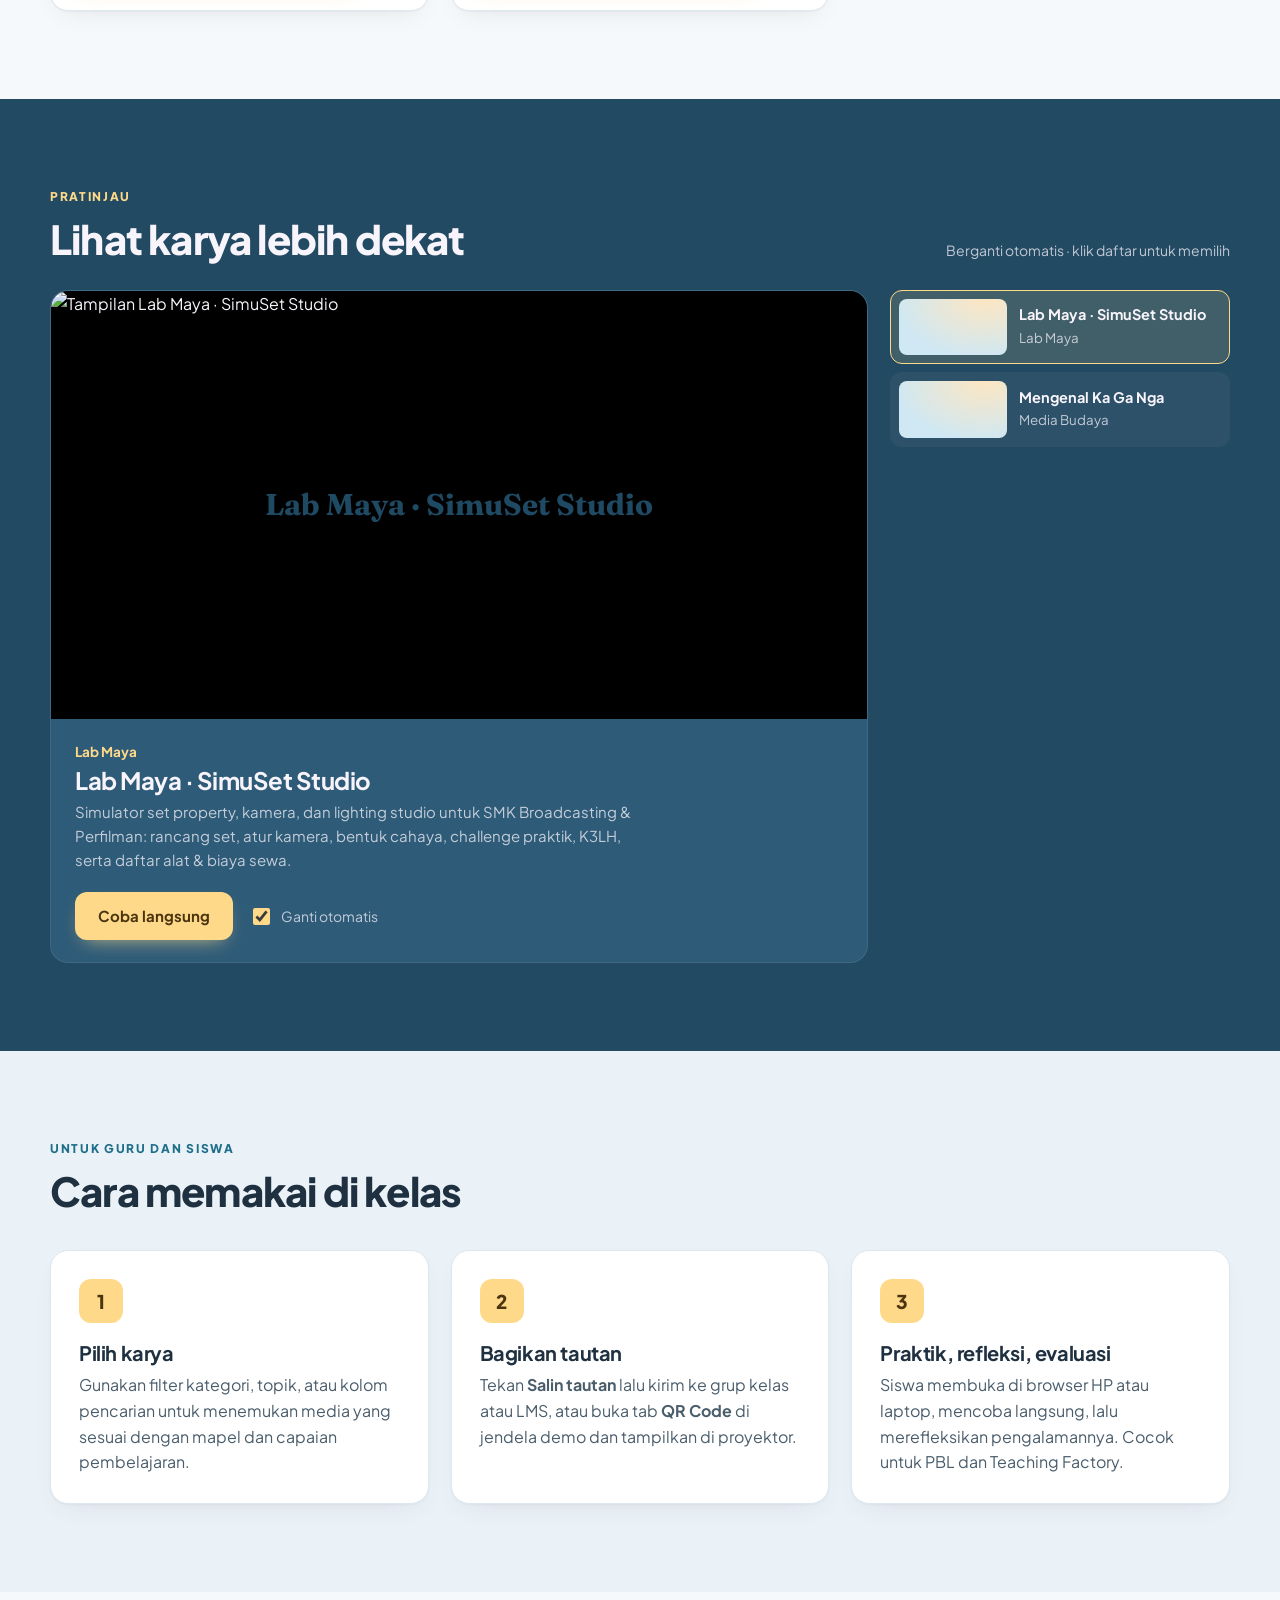
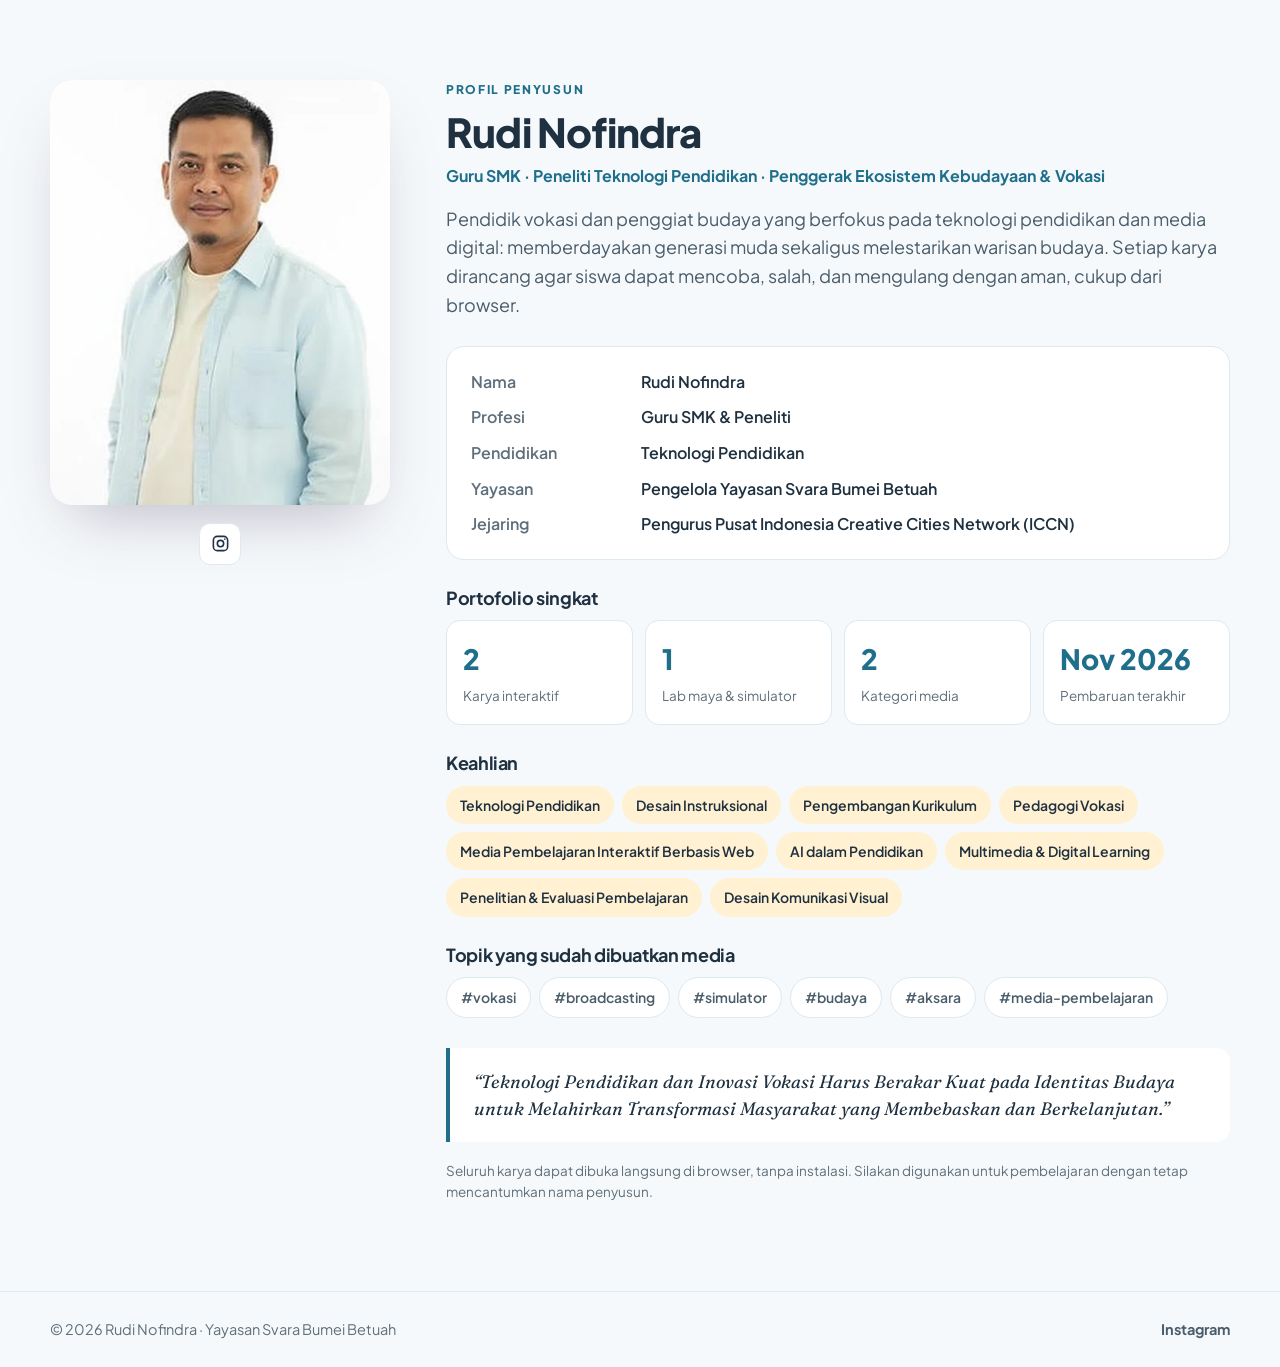
==== commit 264b6605: "Perbarui cache aplikasi setelah penambahan kunci karya" ====
--- a/index.html
+++ b/index.html
@@ -283,6 +283,6 @@
   <div class="toast" id="toast" role="status" aria-live="polite"></div>
 
   <script src="assets/vendor/qrcode.js" defer></script>
-  <script src="assets/app.js?v=20261120e" defer></script>
+  <script src="assets/app.js?v=20261124f" defer></script>
 </body>
 </html>
--- a/assets/style.css
+++ b/assets/style.css
@@ -471,3 +471,105 @@
   *, *::before, *::after { animation: none !important; transition: none !important; scroll-behavior: auto !important; }
   .js .reveal { opacity: 1; transform: none; }
 }
+
+/* Navigasi tambahan tulisan dan CV digital */
+.nav__links { gap: clamp(12px, 2vw, 24px); }
+.nav__links a { white-space: nowrap; }
+@media (max-width: 760px) { .nav__links { display: none; } }
+
+/* Halaman tulisan, editor, dan CV */
+.page-hero { padding: 76px 0 56px; background: linear-gradient(135deg, var(--surface-2), var(--bg)); }
+.page-hero h1 { max-width: 800px; margin: 10px 0 16px; font-size: clamp(38px, 6vw, 68px); line-height: 1.02; letter-spacing: -.045em; }
+.page-hero .lead { max-width: 720px; }
+.page-links { display:flex; flex-wrap:wrap; gap:10px; margin-top:24px; }
+.page-grid { display:grid; grid-template-columns:repeat(auto-fill,minmax(280px,1fr)); gap:20px; }
+.story-card { display:flex; flex-direction:column; min-height:250px; padding:24px; border-radius:var(--radius); background:var(--surface); border:1px solid var(--line); box-shadow:var(--shadow); }
+.story-card__meta { color:var(--accent); font-size:13px; font-weight:800; text-transform:uppercase; letter-spacing:.07em; }
+.story-card h2 { margin:10px 0; font-family:var(--serif); font-size:25px; line-height:1.18; }
+.story-card p { color:var(--ink-2); }
+.story-card__foot { display:flex; justify-content:space-between; align-items:center; gap:12px; margin-top:auto; padding-top:22px; color:var(--muted); font-size:13px; }
+.story-tools { display:flex; flex-wrap:wrap; gap:10px; align-items:center; margin:0 0 24px; }
+.story-tools input, .story-tools select, .editor-form input, .editor-form textarea, .editor-form select { min-height:46px; padding:11px 14px; border-radius:12px; border:1px solid var(--line); background:var(--surface); color:var(--ink); font:inherit; }
+.story-tools input { flex:1 1 260px; }
+.story-tools select { min-width:160px; }
+.story-empty { padding:32px; text-align:center; border:1px dashed var(--line); border-radius:var(--radius); color:var(--muted); }
+.editor-layout { display:grid; grid-template-columns:minmax(0,1.1fr) minmax(280px,.9fr); gap:24px; align-items:start; }
+.editor-form, .editor-preview, .cv-block { padding:26px; border:1px solid var(--line); border-radius:var(--radius); background:var(--surface); box-shadow:var(--shadow); }
+.editor-form { display:grid; gap:14px; }
+.editor-form label { display:grid; gap:7px; font-size:14px; font-weight:700; }
+.editor-form textarea { resize:vertical; min-height:145px; }
+.editor-form textarea#body { min-height:360px; }
+.editor-form .form-row { display:grid; grid-template-columns:1fr 1fr; gap:12px; }
+.editor-note { padding:14px 16px; border-radius:12px; background:var(--gold-soft); color:var(--ink-2); font-size:14px; }
+.draft-list { display:grid; gap:10px; margin-top:18px; }
+.draft-item { display:flex; justify-content:space-between; gap:14px; align-items:center; padding:13px 15px; background:var(--surface-2); border-radius:12px; }
+.draft-item button { border:0; background:transparent; color:var(--accent); font:inherit; font-weight:800; cursor:pointer; }
+.markdown-preview { white-space:pre-wrap; overflow-wrap:anywhere; min-height:240px; max-height:520px; overflow:auto; padding:18px; border-radius:12px; background:var(--bg-alt); color:var(--ink-2); font:14px/1.65 ui-monospace,monospace; }
+.cv-layout { display:grid; grid-template-columns:minmax(250px,.7fr) minmax(0,1.3fr); gap:24px; align-items:start; }
+.cv-name { font-family:var(--serif); font-size:clamp(34px,5vw,54px); line-height:1; }
+.cv-role { color:var(--accent); font-weight:800; margin:12px 0; }
+.cv-list { display:grid; gap:12px; padding-left:20px; }
+.cv-list li { padding-left:4px; color:var(--ink-2); }
+.cv-actions { display:flex; flex-wrap:wrap; gap:10px; margin-top:22px; }
+.cv-timeline { border-left:2px solid var(--line); padding-left:22px; display:grid; gap:22px; }
+.cv-timeline article { position:relative; }
+.cv-timeline article::before { content:""; position:absolute; left:-29px; top:8px; width:11px; height:11px; border-radius:50%; background:var(--accent); box-shadow:0 0 0 5px var(--gold-soft); }
+.cv-timeline h3 { margin:0 0 5px; font-size:18px; }
+.cv-timeline p { color:var(--ink-2); }
+@media (max-width:800px) { .editor-layout,.cv-layout { grid-template-columns:1fr; } }
+@media print {
+  .nav,.foot,.cv-actions,.page-links { display:none !important; }
+  .page-hero { padding:20px 0; background:none; }
+  .cv-block,.cv-layout > aside { box-shadow:none; break-inside:avoid; }
+  body { background:white; color:#222; }
+}
+
+/* Halaman publikasi dan CV: palet khusus yang lebih editorial */
+.page-tulisan {
+  --bg:#f5f7f6; --bg-alt:#e9f1ee; --surface:#fff; --surface-2:#eaf2ef;
+  --ink:#1f3532; --ink-2:#4b625d; --muted:#697b76; --line:#d9e5e0;
+  --accent:#14766b; --accent-2:#1b897c; --gold:#eacb83; --gold-ink:#3e321b;
+  --gold-soft:#f6eedb; --gold-glow:rgba(234,203,131,.45);
+  --radius:20px; --shadow:0 12px 32px -20px rgba(25,65,58,.35);
+}
+.page-cv {
+  --bg:#faf7f0; --bg-alt:#f0e8d9; --surface:#fffdf8; --surface-2:#f5eddf;
+  --ink:#332c22; --ink-2:#5f5545; --muted:#786d5d; --line:#e8ddc9;
+  --accent:#8a5428; --accent-2:#a66b39; --gold:#d8b66f; --gold-ink:#38280d;
+  --gold-soft:#f3e8cf; --gold-glow:rgba(216,182,111,.42);
+  --radius:18px; --shadow:0 12px 32px -20px rgba(78,55,24,.3);
+}
+.page-tulisan .page-hero { position:relative; overflow:hidden; padding:88px 0 68px; background:linear-gradient(115deg,#d9eee7 0%,#f0f5ed 54%,#f5ecd7 100%); }
+.page-tulisan .page-hero::after { content:""; position:absolute; width:340px; height:340px; border:1px solid rgba(20,118,107,.16); border-radius:50%; right:5%; top:-190px; box-shadow:0 0 0 35px rgba(20,118,107,.04),0 0 0 75px rgba(20,118,107,.035); pointer-events:none; }
+.page-tulisan .page-hero .wrap { position:relative; z-index:1; }
+.page-tulisan .page-hero h1 { max-width:760px; color:#193f39; }
+.page-tulisan .section { background:linear-gradient(180deg,#f5f7f6,#eef3f0); }
+.page-tulisan .story-tools { padding:14px; border:1px solid #d9e5e0; border-radius:18px; background:rgba(255,255,255,.76); box-shadow:0 8px 26px -22px rgba(25,65,58,.4); }
+.page-tulisan .story-tools input,.page-tulisan .story-tools select { border-color:#d4e1dc; background:#fff; }
+.page-tulisan .story-card { border-color:#dce8e3; border-radius:18px; box-shadow:0 8px 24px -19px rgba(25,65,58,.38); transition:transform .2s ease,box-shadow .2s ease,border-color .2s ease; }
+.page-tulisan .story-card:hover { transform:translateY(-4px); border-color:#9ac9bb; box-shadow:0 18px 34px -22px rgba(20,90,78,.42); }
+.page-tulisan .story-card__meta { display:inline-flex; align-self:flex-start; padding:6px 10px; border-radius:999px; background:#e3f1eb; color:#17685d; font-size:11px; letter-spacing:.045em; }
+.page-tulisan .story-card h2 { color:#213c36; }
+.page-tulisan .story-card__foot .btn { min-height:40px; padding-inline:14px; }
+.page-tulisan .section__head { margin-bottom:22px; }
+.page-cv .page-hero { padding:76px 0 52px; background:linear-gradient(120deg,#efe1c6 0%,#f8f3e9 58%,#e5ebd9 100%); }
+.page-cv .page-hero h1 { color:#3a2d1d; }
+.page-cv .cv-role { display:inline-flex; padding:7px 13px; border-radius:999px; background:#f0e4cc; color:#80502a; }
+.page-cv .cv-layout { align-items:start; }
+.page-cv .cv-block { border-color:#e9deca; border-radius:16px; background:rgba(255,253,248,.94); box-shadow:0 12px 30px -22px rgba(78,55,24,.35); }
+.page-cv .cv-block h2 { color:#49351f; font-family:var(--serif); font-size:clamp(25px,3vw,32px); }
+.page-cv .cv-block > .eyebrow { color:#8a5428; }
+.page-cv .cv-layout > aside .cv-block { background:linear-gradient(160deg,#f3ead8,#fffdf8 68%); }
+.page-cv .cv-timeline { border-left-color:#ddcba9; }
+.page-cv .cv-timeline article::before { background:#a66b39; box-shadow:0 0 0 5px #f3e8cf; }
+.page-cv .cv-timeline article { padding:0 0 3px 4px; }
+.page-cv .cv-timeline small { display:inline-block; margin-bottom:6px; color:#8a5428; font-weight:800; letter-spacing:.04em; }
+.page-cv .cv-timeline h3 { color:#3e3325; }
+.page-cv .cv-list li::marker { color:#a66b39; }
+@media(max-width:700px) {
+ .page-tulisan .page-hero,.page-cv .page-hero { padding:58px 0 42px; }
+ .page-tulisan .story-tools { padding:10px; }
+ .page-tulisan .story-tools select { min-width:calc(50% - 6px); flex:1; }
+ .page-cv .cv-block { padding:21px; }
+}
+@media print { .page-cv { --bg:#fff; --surface:#fffdf8; --ink:#222; --ink-2:#444; } .page-cv .page-hero { background:none; } }
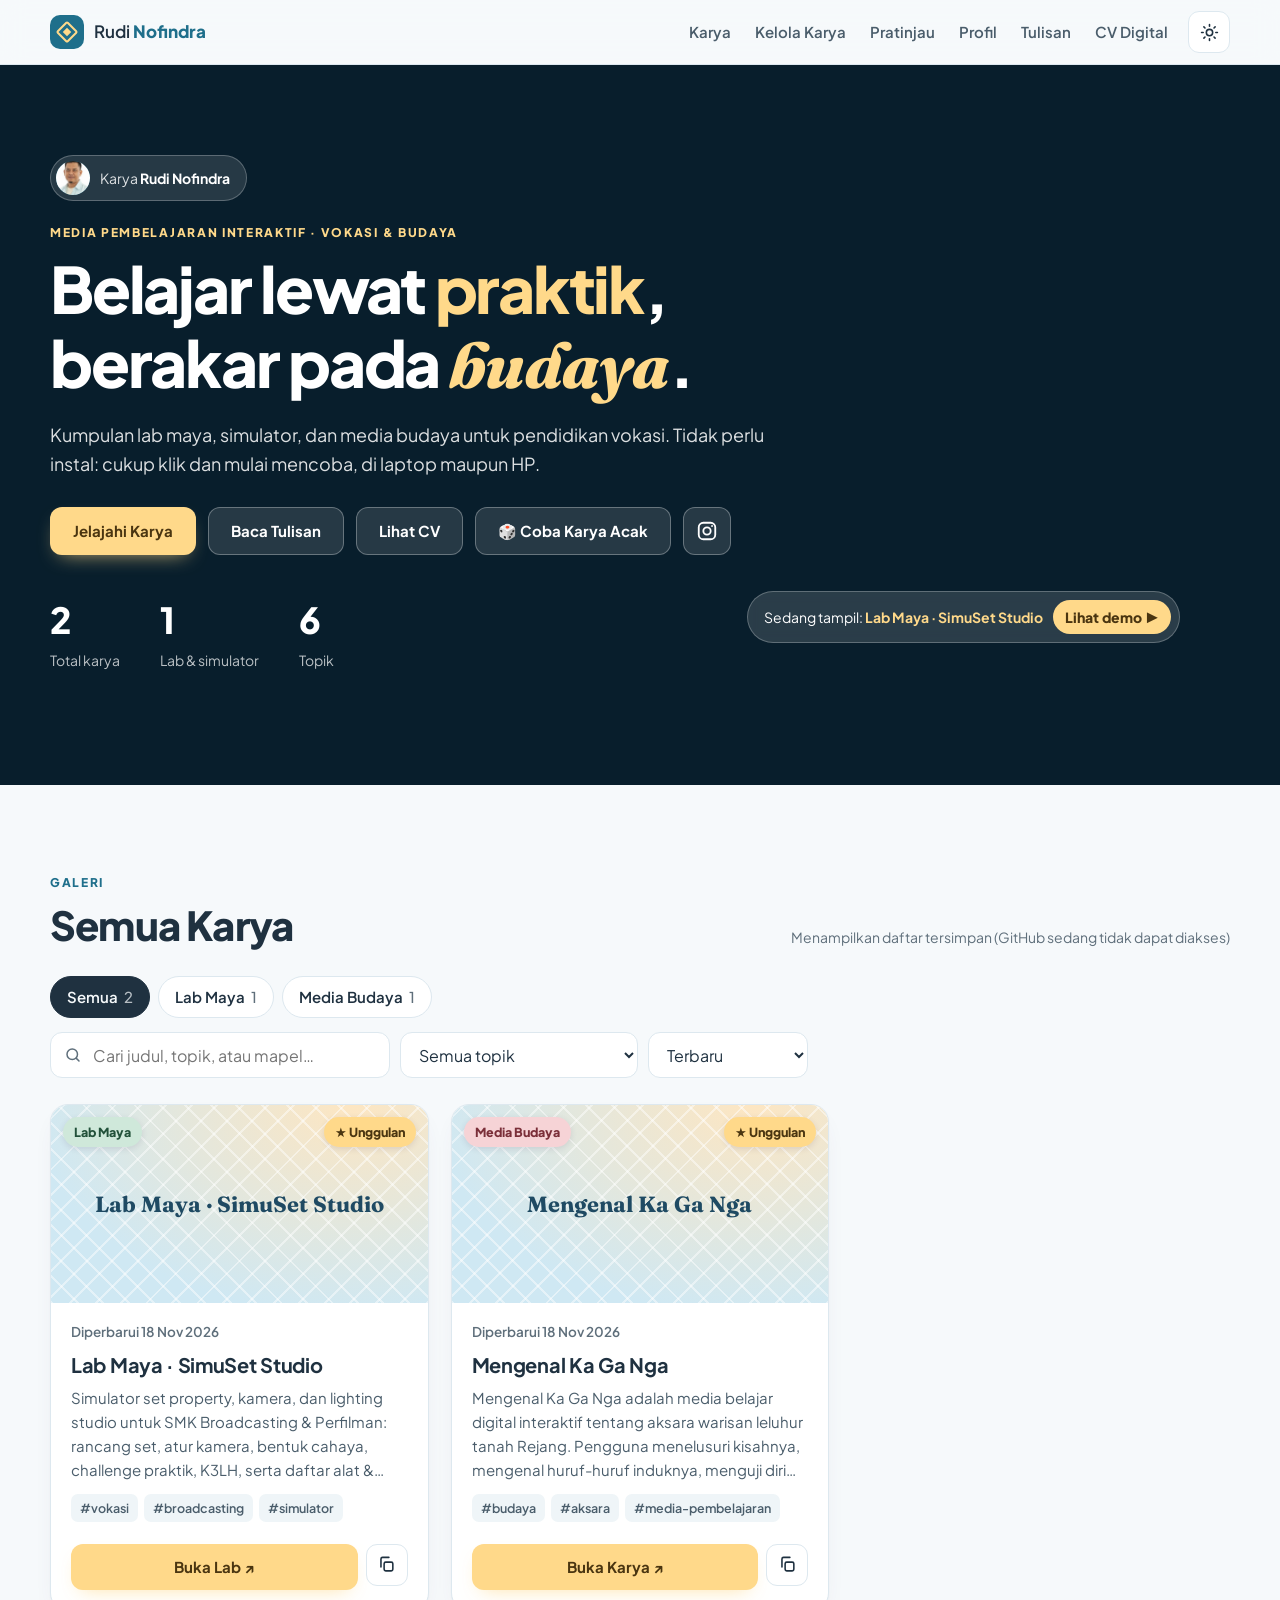
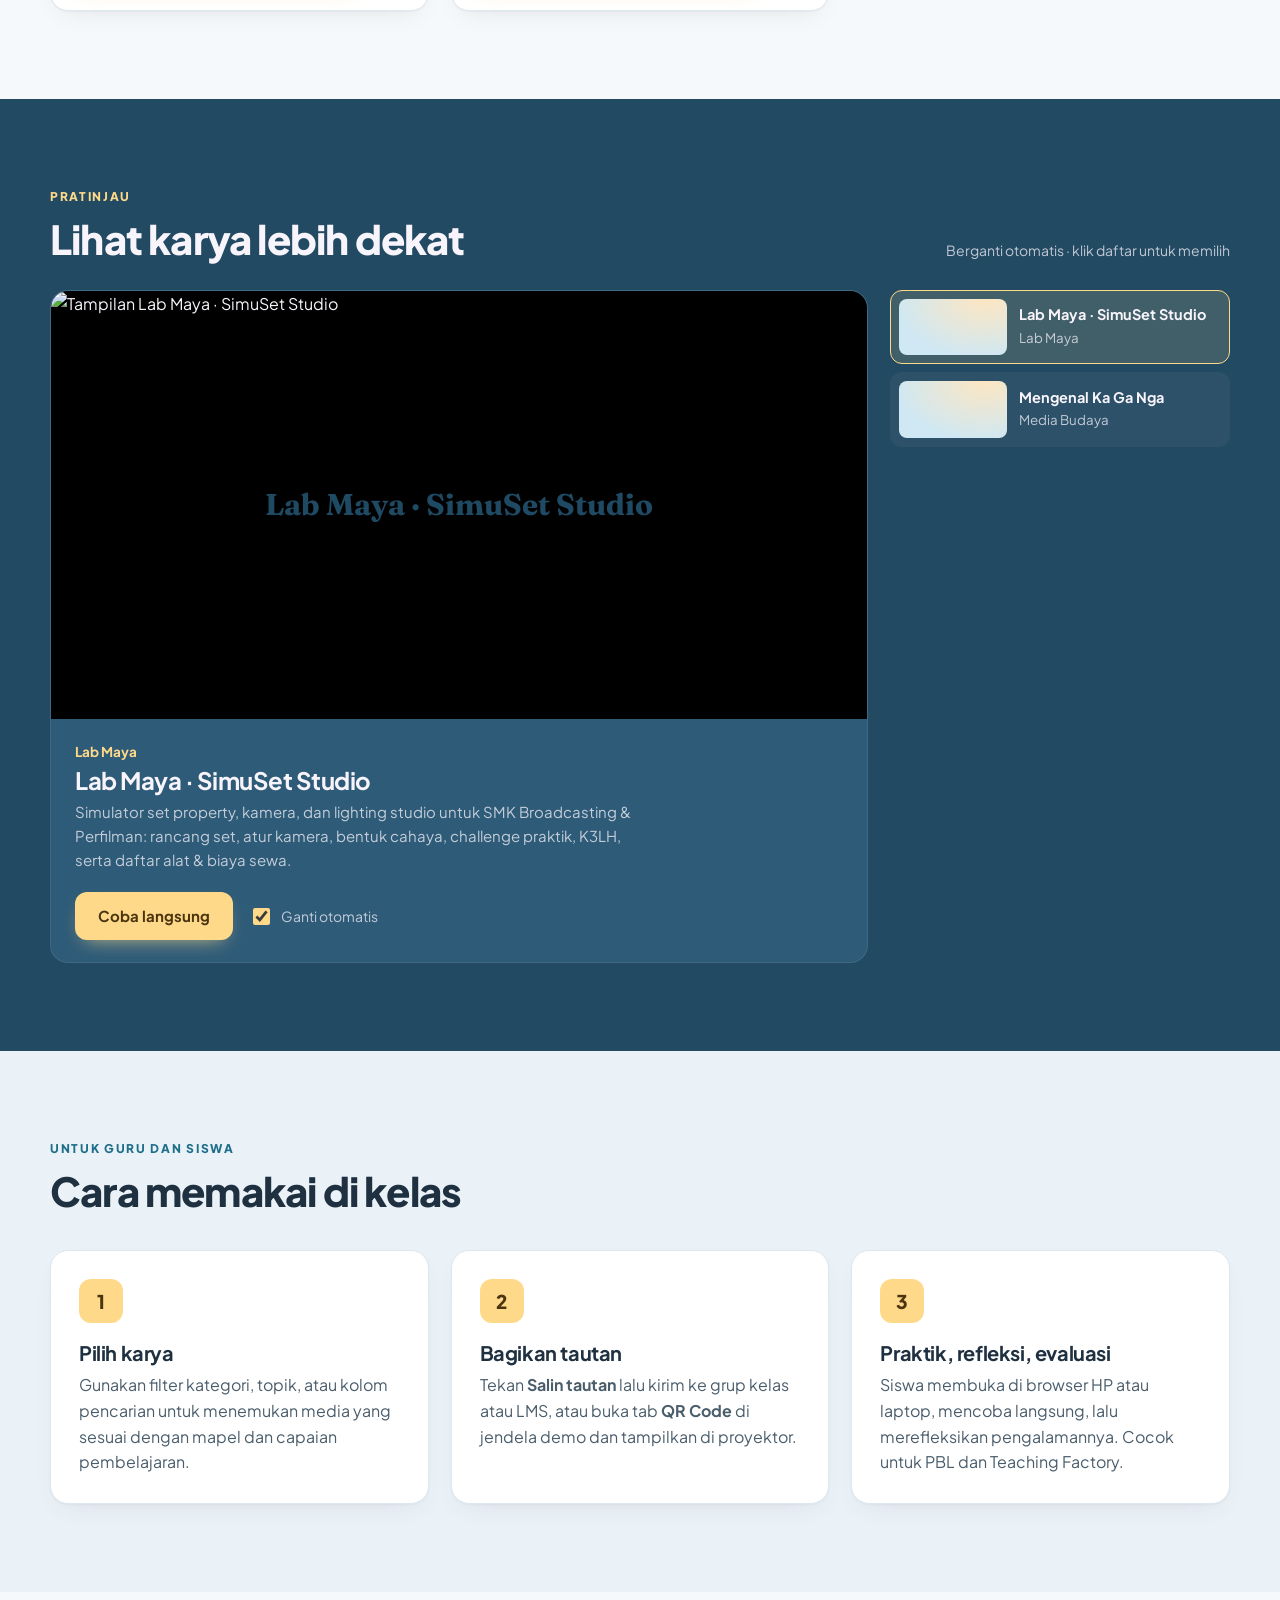
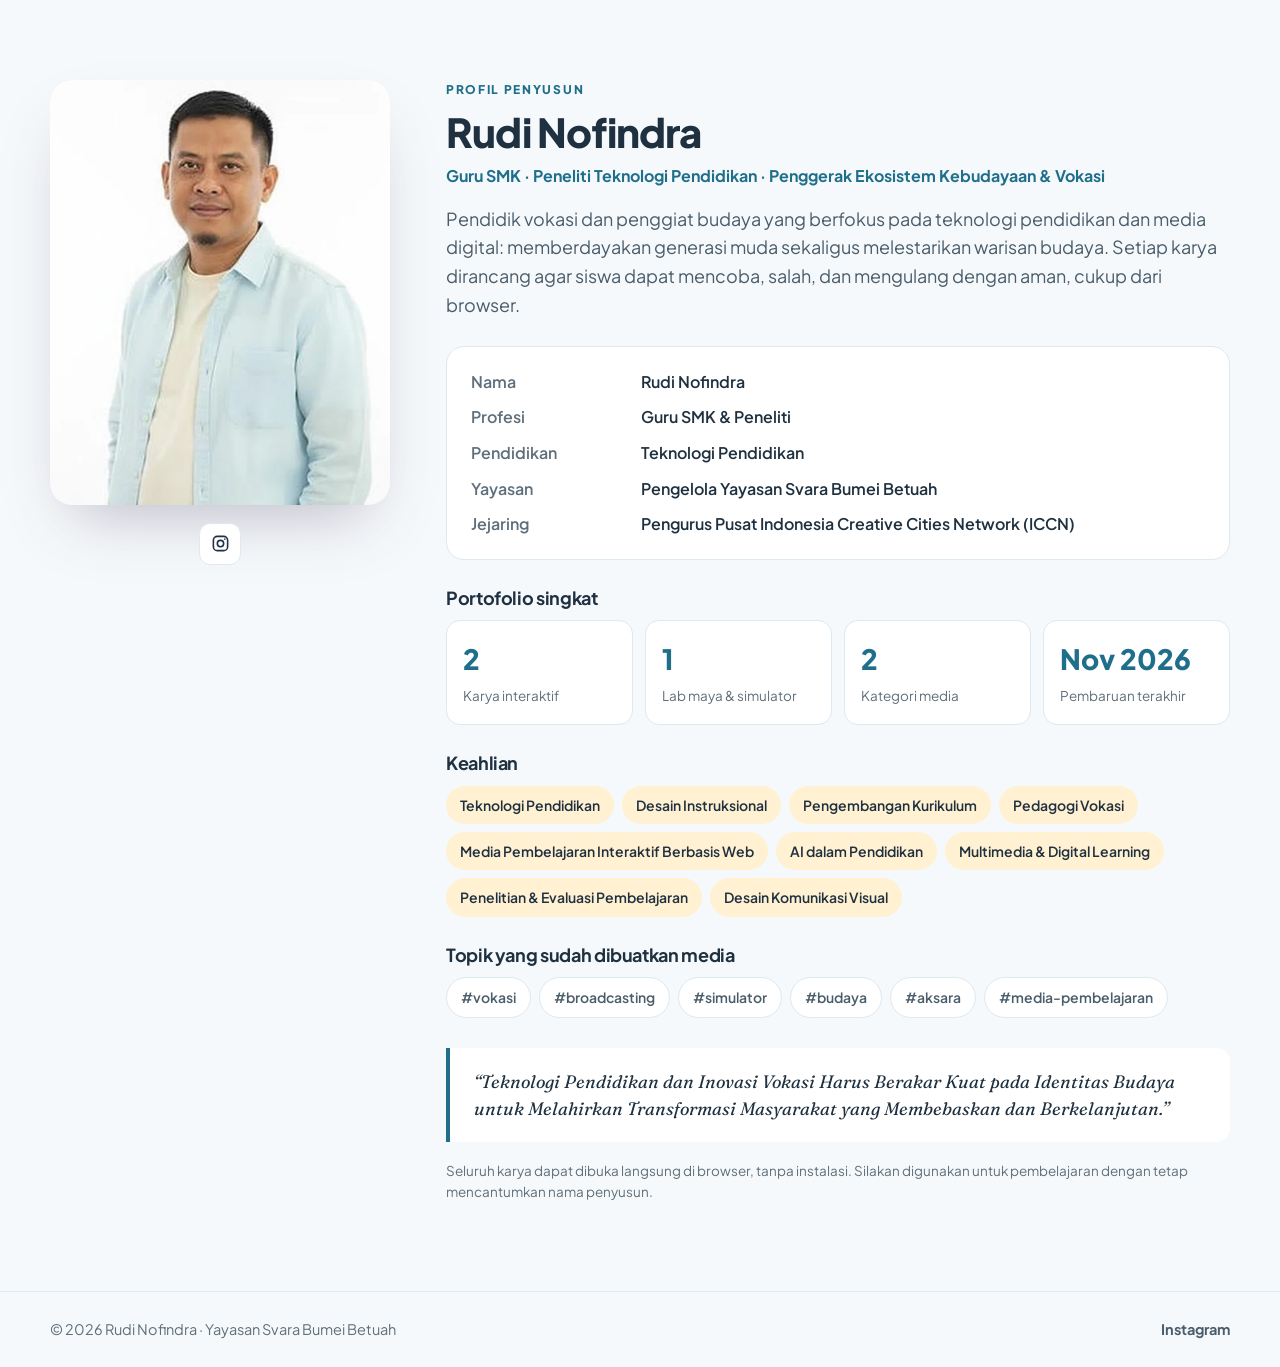
==== commit 4d39db8b: "Tambahkan tautan pengelola karya" ====
--- a/index.html
+++ b/index.html
@@ -24,7 +24,7 @@
   <link rel="preconnect" href="https://fonts.googleapis.com">
   <link rel="preconnect" href="https://fonts.gstatic.com" crossorigin>
   <link href="https://fonts.googleapis.com/css2?family=Fraunces:opsz,wght@9..144,600;9..144,700&family=Plus+Jakarta+Sans:wght@400;500;600;700;800&display=swap" rel="stylesheet">
-  <link rel="stylesheet" href="assets/style.css?v=20261120e">
+  <link rel="stylesheet" href="assets/style.css?v=20261124g">
   <link rel="icon" href="data:image/svg+xml,%3Csvg xmlns='http://www.w3.org/2000/svg' viewBox='0 0 32 32'%3E%3Crect width='32' height='32' rx='7' fill='%231f6f8b'/%3E%3Cpath d='M16 6l10 10-10 10L6 16z' fill='none' stroke='%23ffd98a' stroke-width='2.5'/%3E%3Cpath d='M16 12l4 4-4 4-4-4z' fill='%23ffd98a'/%3E%3C/svg%3E">
 </head>
 <body>
@@ -38,6 +38,7 @@
       </a>
       <nav class="nav__links" aria-label="Navigasi utama">
         <a href="#karya">Karya</a>
+        <a href="kelola-karya.html">Kelola Karya</a>
         <a href="#pratinjau">Pratinjau</a>
         <a href="#profil">Profil</a>
         <a href="tulisan.html">Tulisan</a>
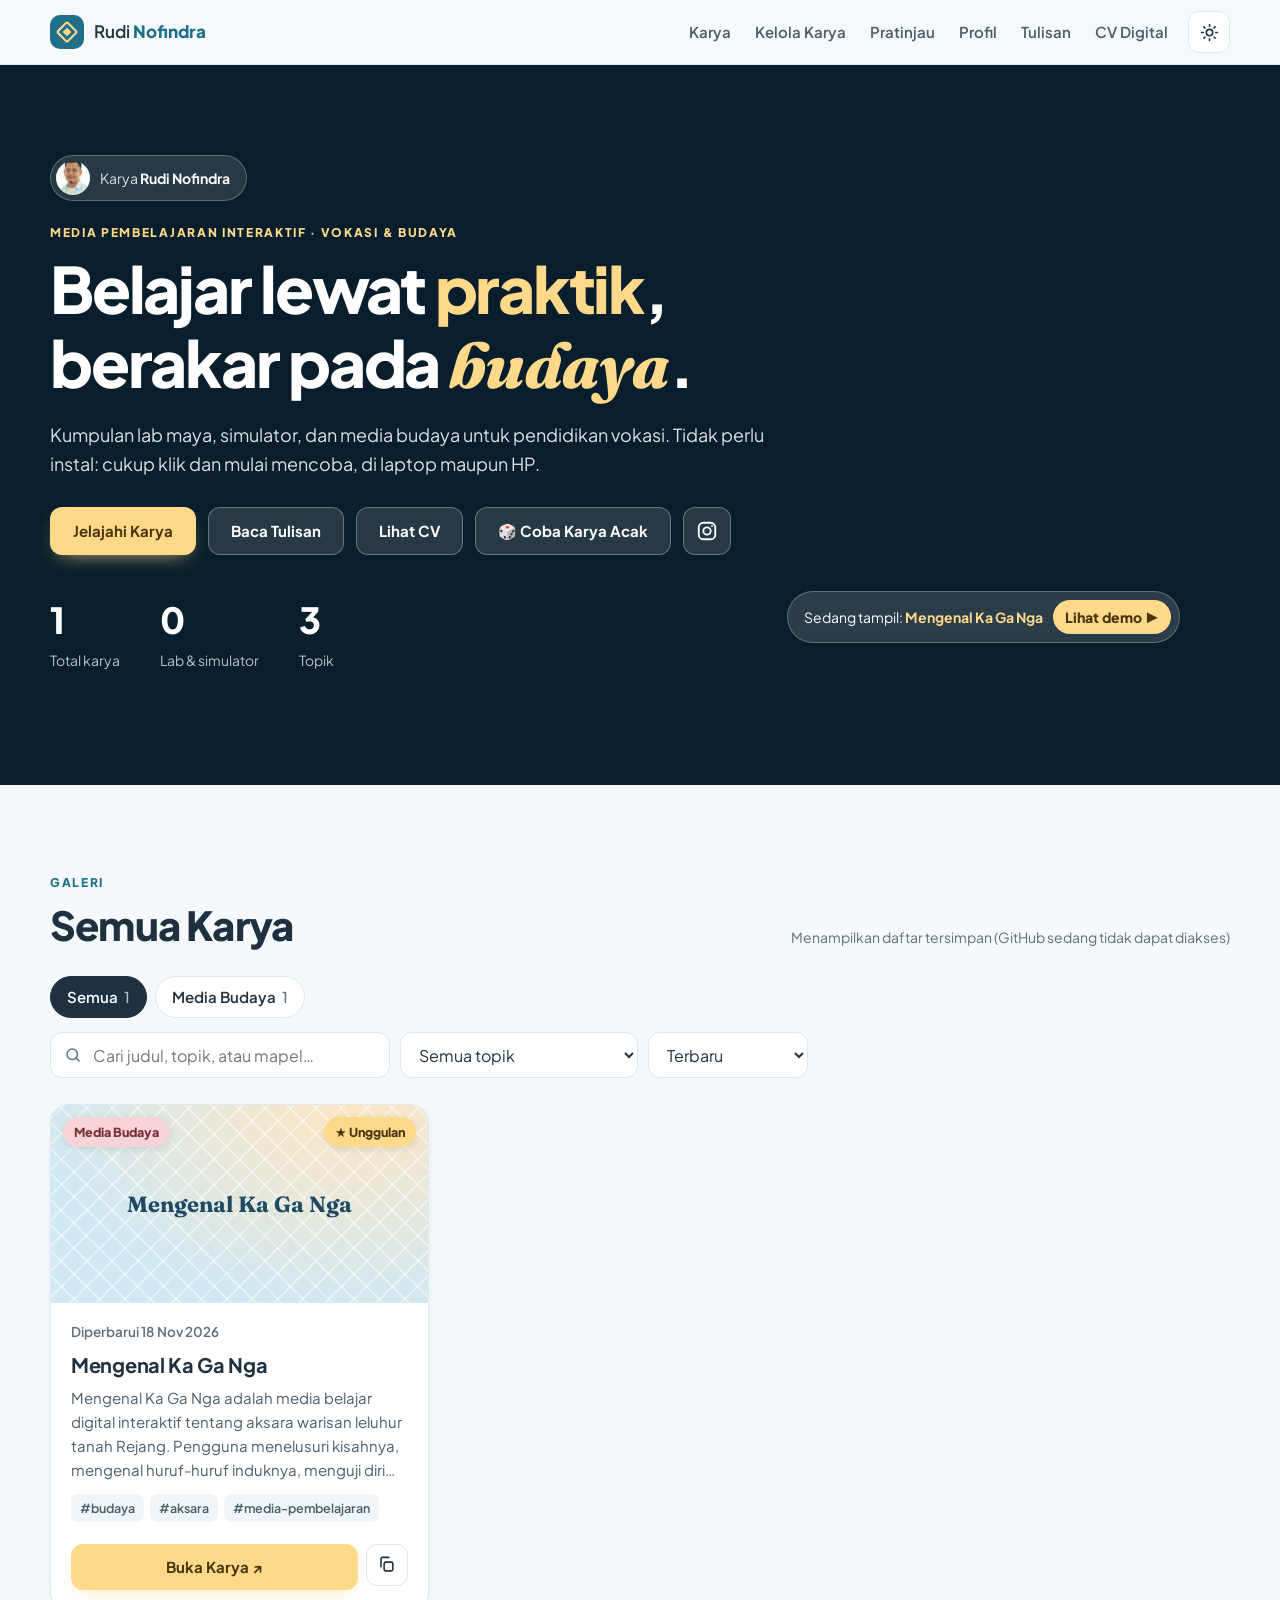
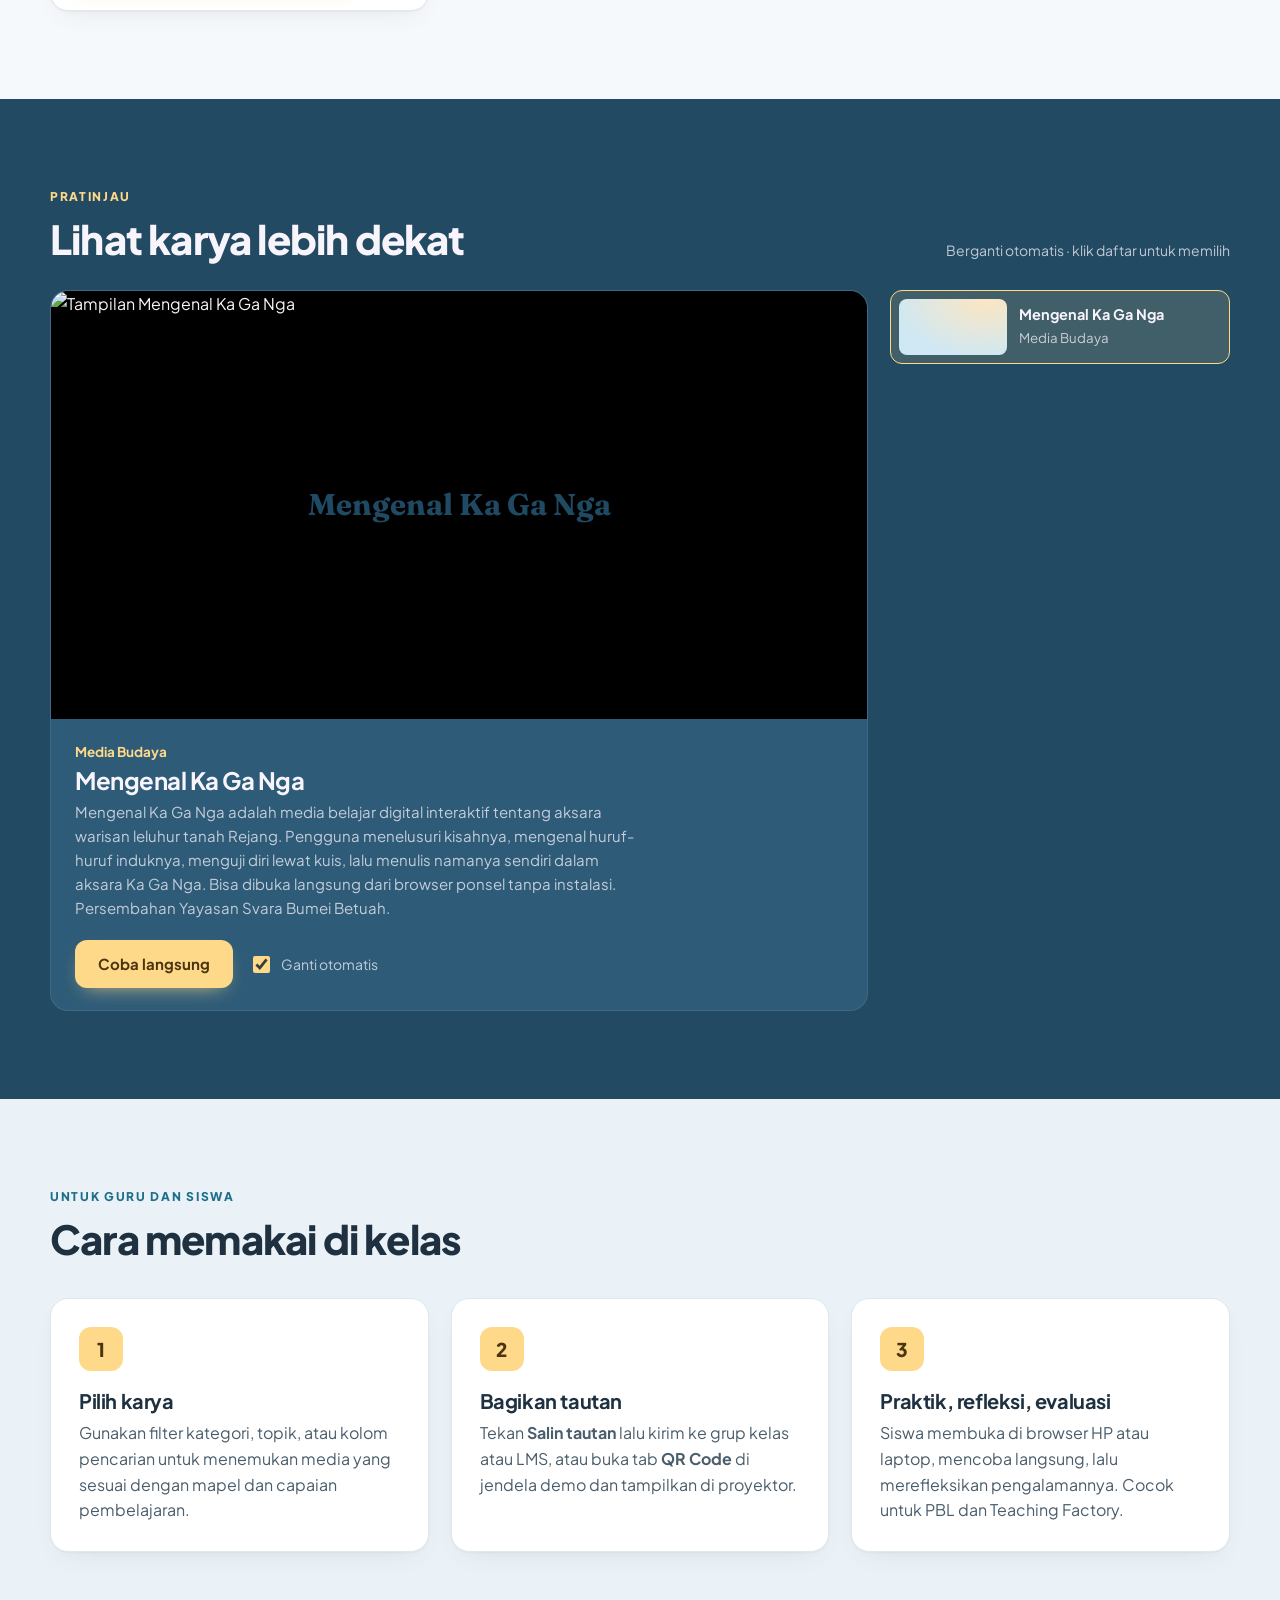
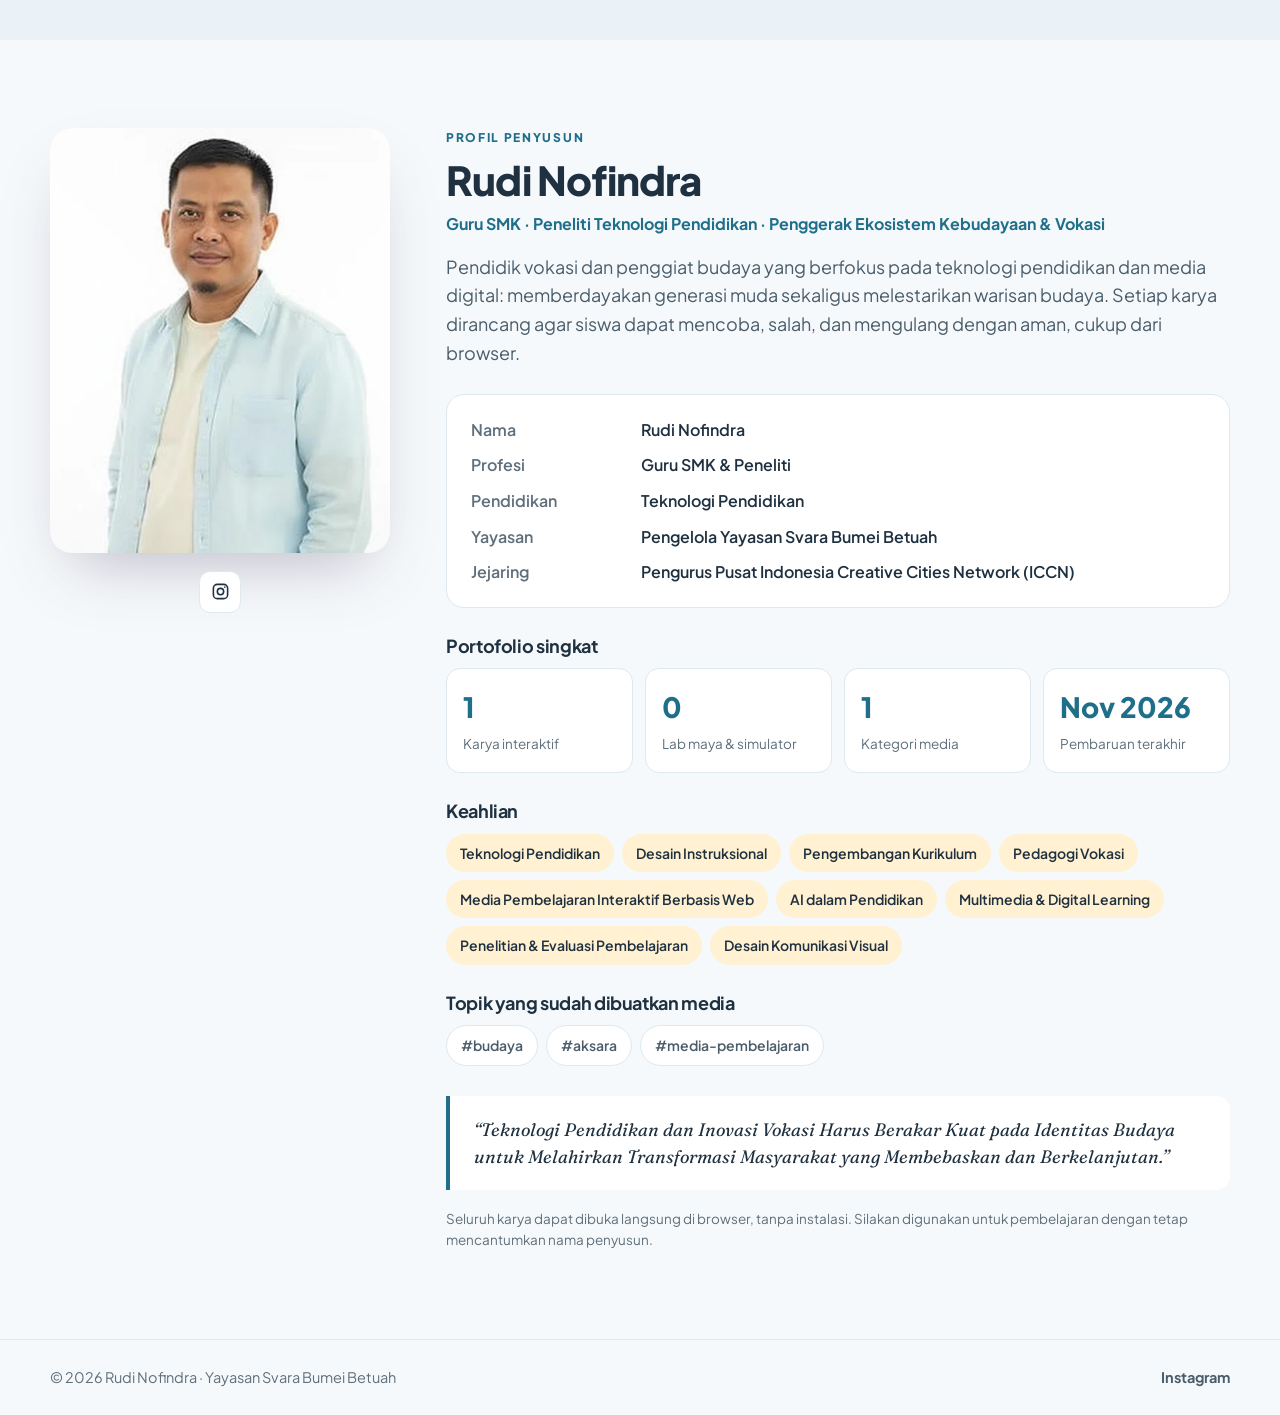
==== commit 068cd8ba: "Perbarui cache setelah mengunci karya" ====
--- a/index.html
+++ b/index.html
@@ -284,6 +284,6 @@
   <div class="toast" id="toast" role="status" aria-live="polite"></div>
 
   <script src="assets/vendor/qrcode.js" defer></script>
-  <script src="assets/app.js?v=20261124f" defer></script>
+  <script src="assets/app.js?v=20261124h" defer></script>
 </body>
 </html>
--- a/assets/style.css
+++ b/assets/style.css
@@ -573,3 +573,20 @@
  .page-cv .cv-block { padding:21px; }
 }
 @media print { .page-cv { --bg:#fff; --surface:#fffdf8; --ink:#222; --ink-2:#444; } .page-cv .page-hero { background:none; } }
+
+/* Pengelola status publikasi karya */
+.work-manager-note { padding:18px 20px; border:1px solid var(--gold); border-radius:16px; background:var(--gold-soft); color:var(--ink-2); }
+.work-manager-tools { display:flex; flex-wrap:wrap; gap:10px; margin:24px 0 14px; }
+.work-manager-tools input { flex:1 1 260px; min-height:46px; padding:11px 14px; border:1px solid var(--line); border-radius:12px; background:var(--surface); }
+.work-manager-list { display:grid; gap:10px; }
+.work-manager-row { display:flex; justify-content:space-between; align-items:center; gap:16px; padding:16px 18px; border:1px solid var(--line); border-radius:16px; background:var(--surface); box-shadow:var(--shadow); }
+.work-manager-row.is-locked { border-color:var(--accent); background:var(--surface-2); }
+.work-manager-row h3 { font-size:17px; }
+.work-manager-row small { display:block; margin-top:4px; color:var(--muted); overflow-wrap:anywhere; }
+.work-manager-status { display:flex; align-items:center; gap:10px; flex:none; }
+.work-manager-status button { min-height:42px; padding:0 14px; border:1px solid var(--line); border-radius:11px; background:var(--surface); color:var(--ink); font:inherit; font-weight:800; cursor:pointer; }
+.work-manager-row.is-locked .work-manager-status button { color:var(--accent); border-color:var(--accent); }
+.work-manager-output { margin-top:24px; padding:20px; border-radius:16px; background:var(--dark); color:var(--on-dark); }
+.work-manager-output pre { max-height:220px; overflow:auto; padding:14px; border-radius:10px; background:rgba(0,0,0,.22); color:inherit; white-space:pre-wrap; overflow-wrap:anywhere; }
+.work-manager-output .btn { margin-right:8px; }
+@media(max-width:650px) { .work-manager-row { align-items:flex-start; flex-direction:column; } .work-manager-status { width:100%; justify-content:space-between; } }
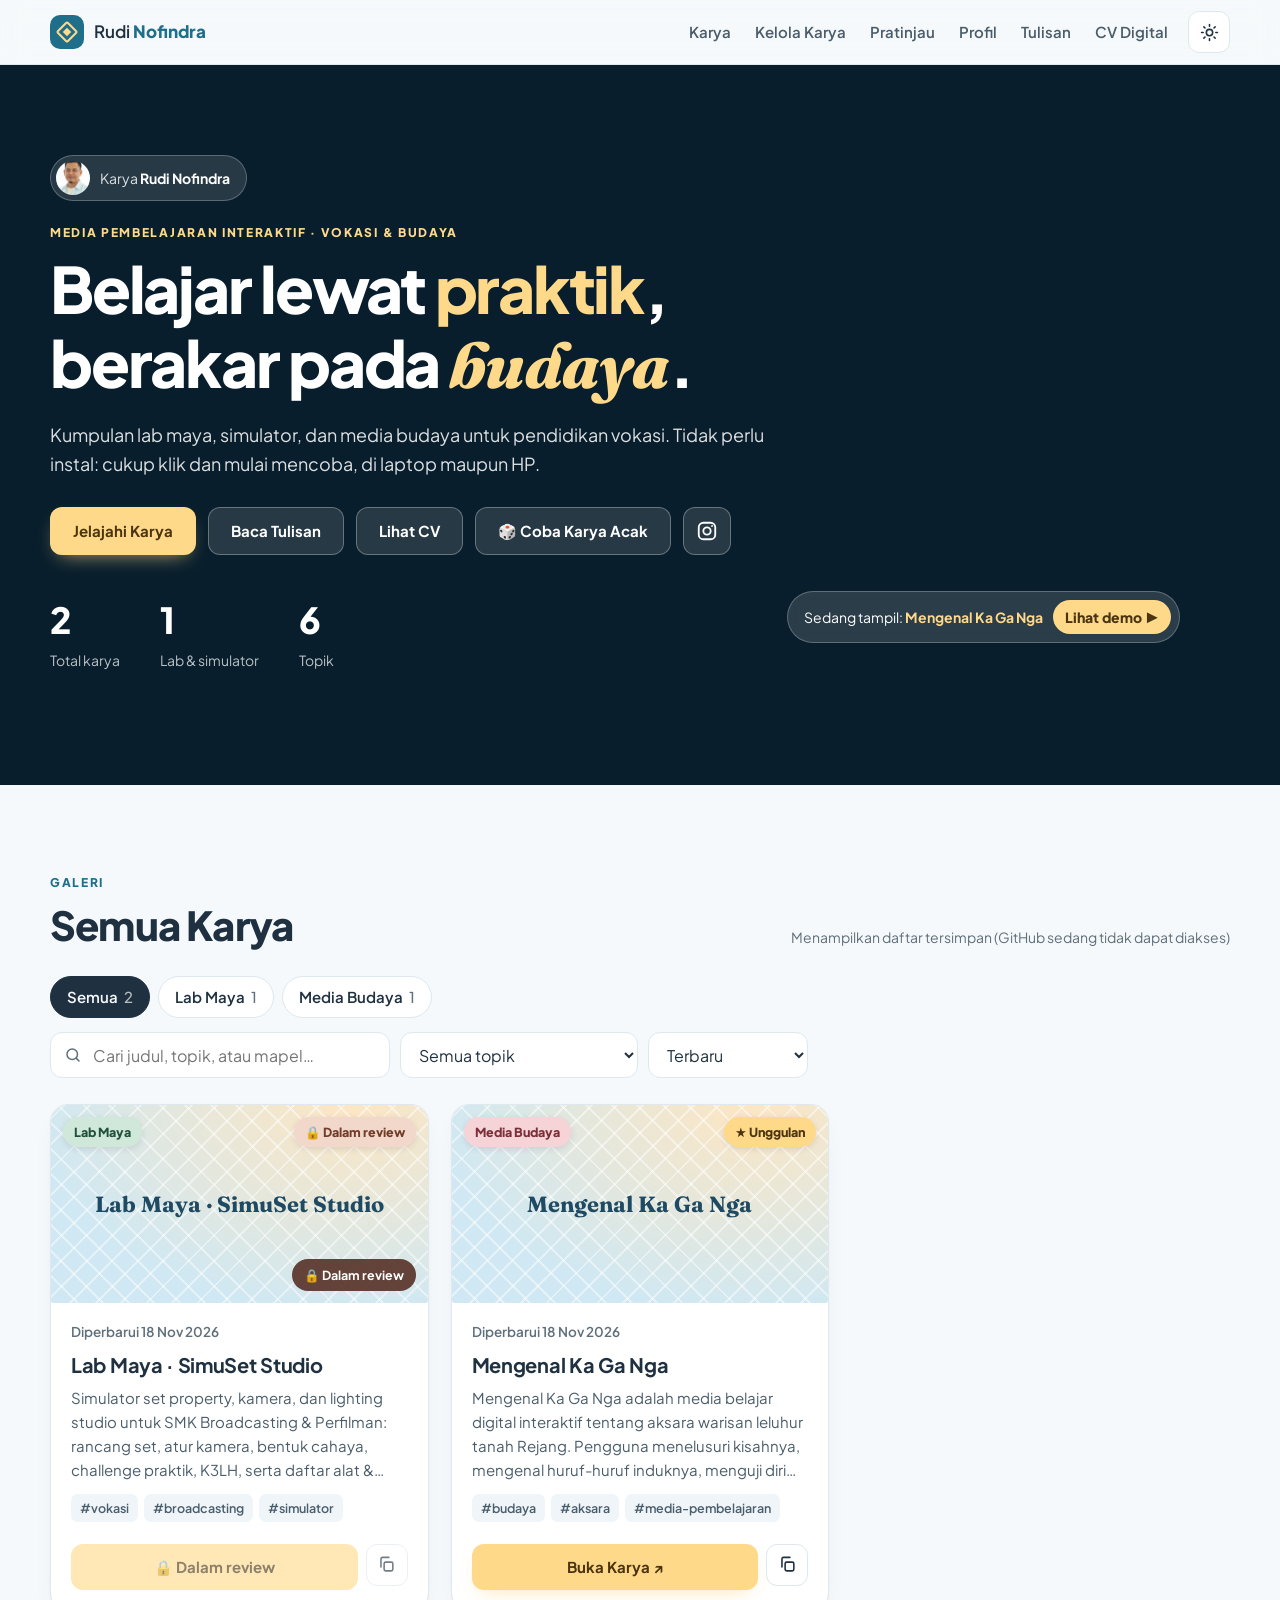
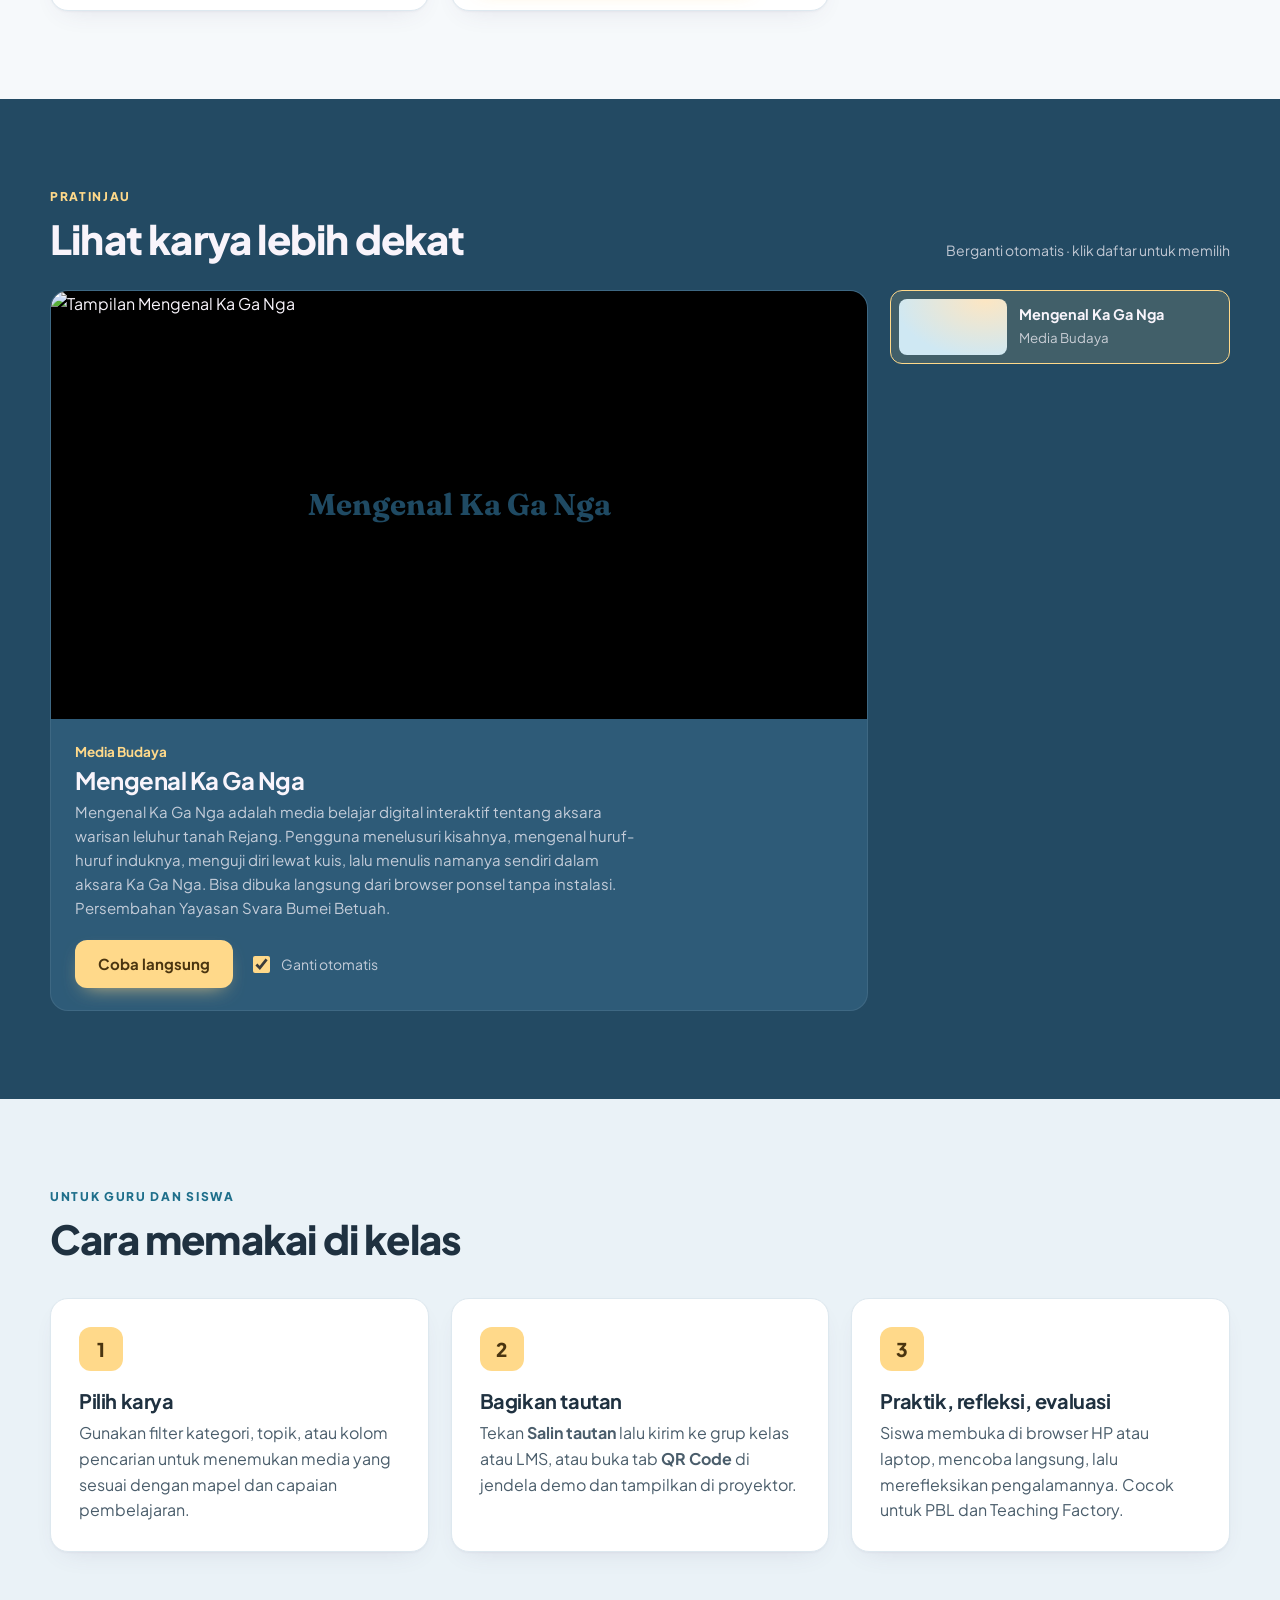
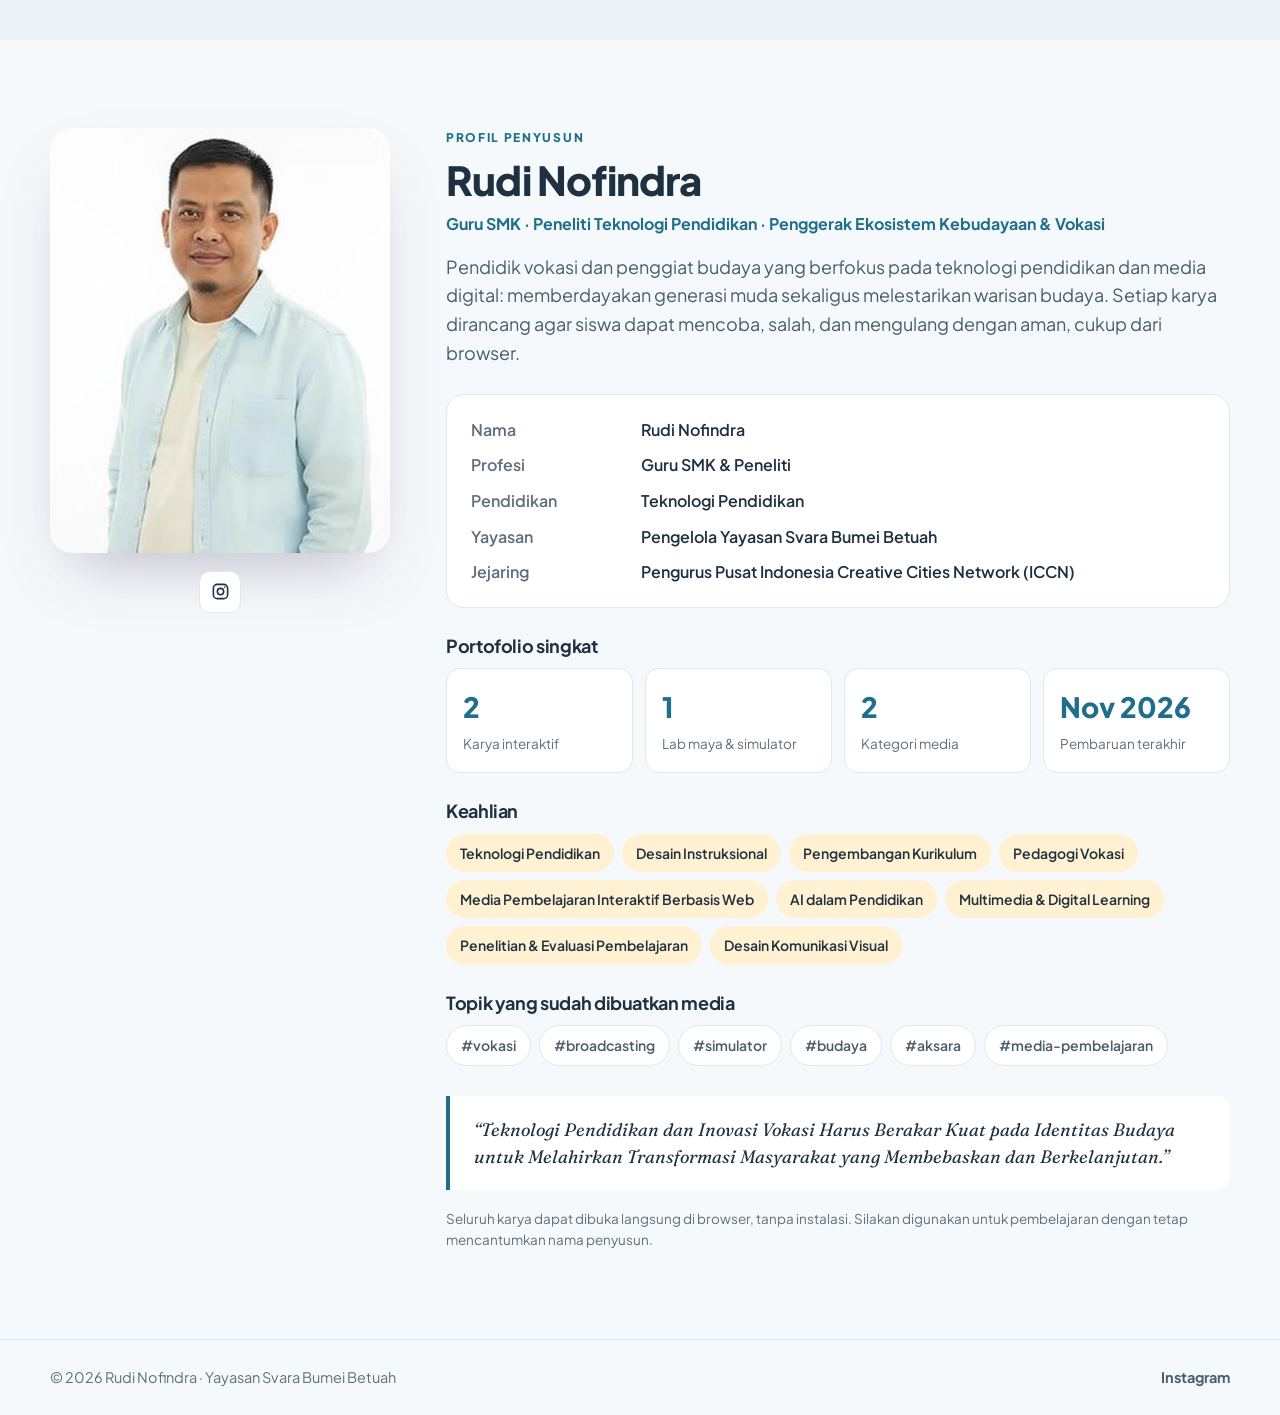
==== commit 1ee595c6: "Perbarui cache tampilan karya terkunci" ====
--- a/index.html
+++ b/index.html
@@ -24,7 +24,7 @@
   <link rel="preconnect" href="https://fonts.googleapis.com">
   <link rel="preconnect" href="https://fonts.gstatic.com" crossorigin>
   <link href="https://fonts.googleapis.com/css2?family=Fraunces:opsz,wght@9..144,600;9..144,700&family=Plus+Jakarta+Sans:wght@400;500;600;700;800&display=swap" rel="stylesheet">
-  <link rel="stylesheet" href="assets/style.css?v=20261124g">
+  <link rel="stylesheet" href="assets/style.css?v=20261124i">
   <link rel="icon" href="data:image/svg+xml,%3Csvg xmlns='http://www.w3.org/2000/svg' viewBox='0 0 32 32'%3E%3Crect width='32' height='32' rx='7' fill='%231f6f8b'/%3E%3Cpath d='M16 6l10 10-10 10L6 16z' fill='none' stroke='%23ffd98a' stroke-width='2.5'/%3E%3Cpath d='M16 12l4 4-4 4-4-4z' fill='%23ffd98a'/%3E%3C/svg%3E">
 </head>
 <body>
@@ -284,6 +284,6 @@
   <div class="toast" id="toast" role="status" aria-live="polite"></div>
 
   <script src="assets/vendor/qrcode.js" defer></script>
-  <script src="assets/app.js?v=20261124h" defer></script>
+  <script src="assets/app.js?v=20261124i" defer></script>
 </body>
 </html>
--- a/assets/style.css
+++ b/assets/style.css
@@ -590,3 +590,10 @@
 .work-manager-output pre { max-height:220px; overflow:auto; padding:14px; border-radius:10px; background:rgba(0,0,0,.22); color:inherit; white-space:pre-wrap; overflow-wrap:anywhere; }
 .work-manager-output .btn { margin-right:8px; }
 @media(max-width:650px) { .work-manager-row { align-items:flex-start; flex-direction:column; } .work-manager-status { width:100%; justify-content:space-between; } }
+
+/* Karya yang dikunci tetap tampil, tetapi tidak membuka pratinjau atau tautan */
+.card--locked .thumb--locked { cursor:default; }
+.card--locked .thumb--locked .thumb__hint { opacity:1; transform:none; background:rgba(86,48,38,.9); }
+.badge--locked { right:12px; background:#f2d7cb; color:#713d2b; }
+:root[data-theme="dark"] .badge--locked { background:#68463a; color:#ffe4d6; }
+.card--locked .card__act .is-disabled { opacity:.62; cursor:not-allowed; pointer-events:none; }
